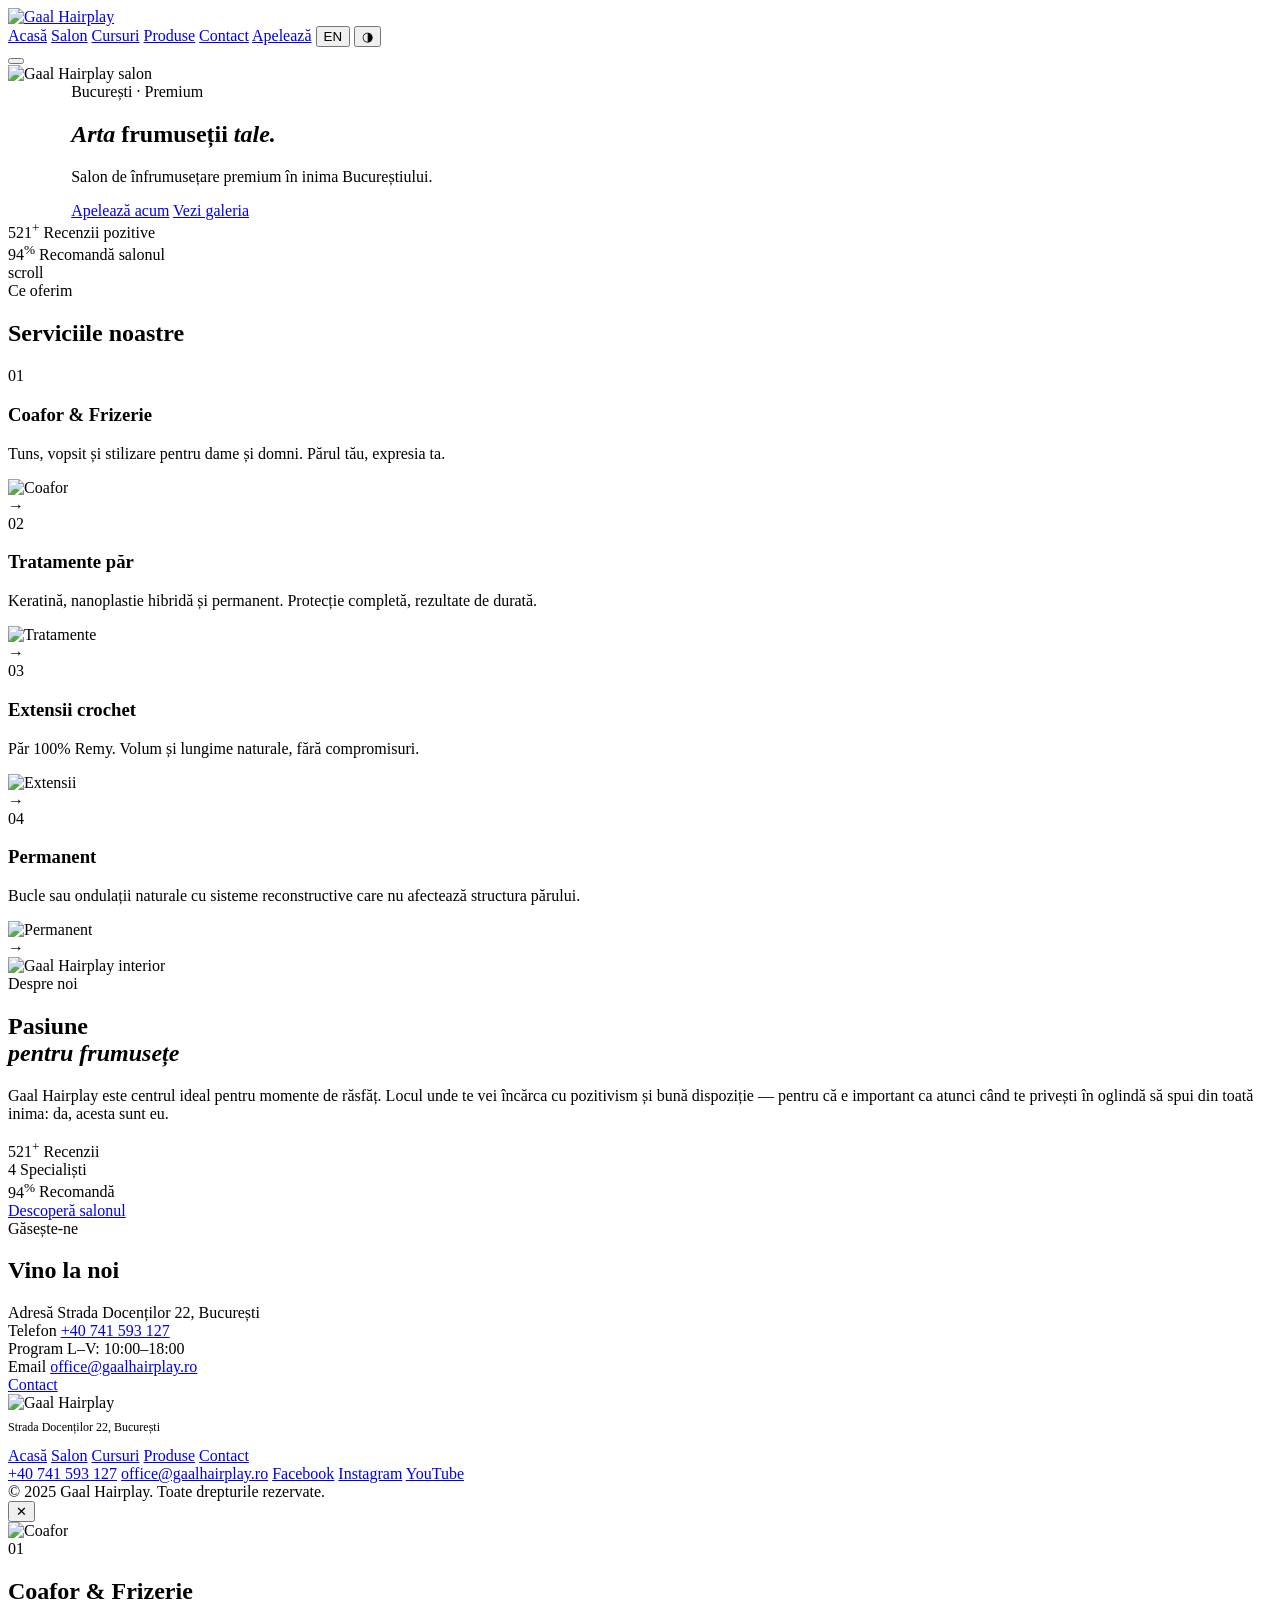
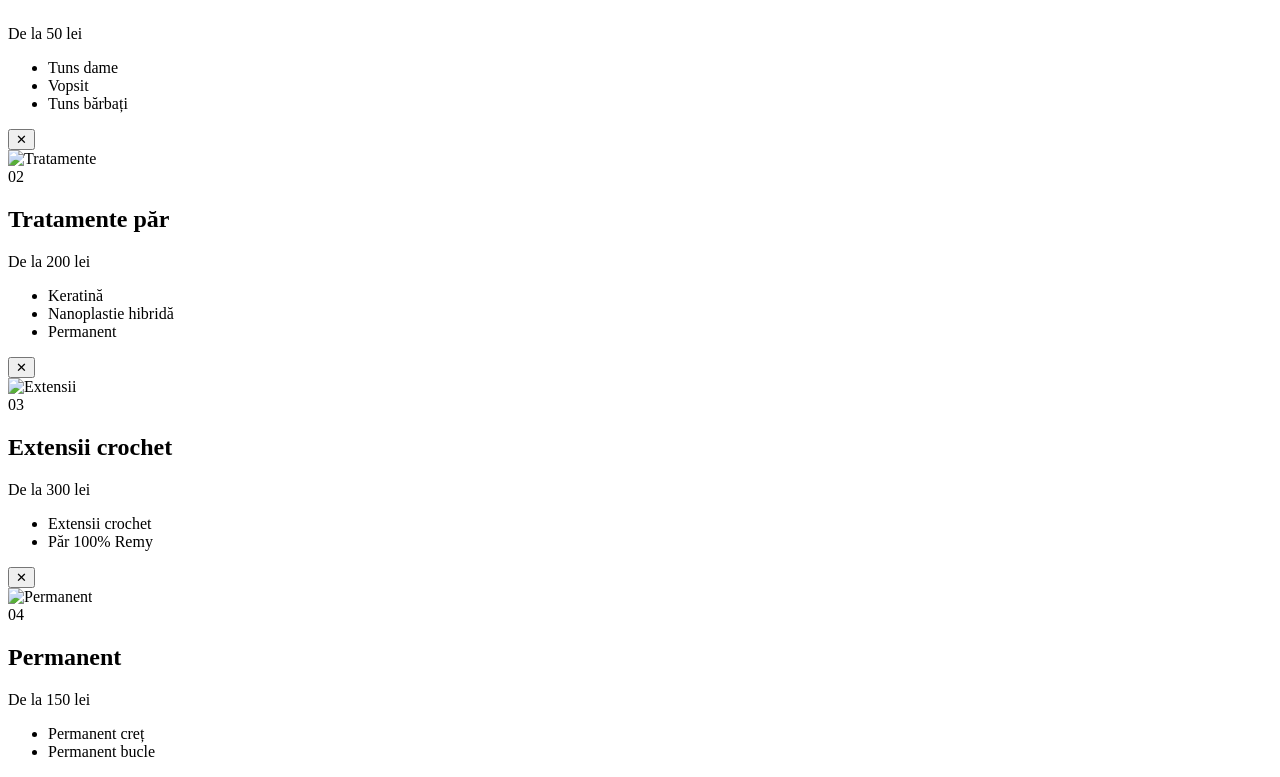
==== index.html @ a79ad4d0 "Add files via upload" ====
<!DOCTYPE html>
<html lang="ro" data-theme="light">
<head>
  <meta charset="UTF-8" />
  <meta name="viewport" content="width=device-width, initial-scale=1.0" />
  <title>Gaal Hairplay — Salon de înfrumusețare București</title>
  <meta name="description" content="Gaal Hairplay — salon de înfrumusețare premium în inima Bucureștiului. Coafor, tratamente păr, extensii, permanent.">
  <link rel="preconnect" href="https://fonts.googleapis.com">
  <link rel="preconnect" href="https://fonts.gstatic.com" crossorigin>
  <link href="https://fonts.googleapis.com/css2?family=Cormorant+Garamond:ital,wght@0,300;0,400;0,600;1,300;1,400;1,600&family=Jost:wght@200;300;400;500&display=swap" rel="stylesheet">
  <link rel="stylesheet" href="static/css/main.css">
  <link rel="icon" type="image/png" href="static/img/logo_pure.png">
</head>
<body>

  <div id="bg" aria-hidden="true"></div>

  <!-- ══ NAV ══════════════════════════════════ -->
  <header class="nav" id="navbar">
    <div class="nav-inner">
      <a href="index.html" class="nav-logo">
        <img src="static/img/logo.png" id="logo" alt="Gaal Hairplay">
      </a>
      <nav class="nav-links" id="navLinks">
        <a href="index.html" class="active" data-ro="Acasă" data-en="Home">Acasă</a>
        <a href="salon.html" data-ro="Salon" data-en="Salon">Salon</a>
        <a href="cursuri.html" data-ro="Cursuri" data-en="Courses">Cursuri</a>
        <a href="https://gaalgabriela.ro" target="_blank" data-ro="Produse" data-en="Products">Produse</a>
        <a href="contact.html" data-ro="Contact" data-en="Contact">Contact</a>
        <a href="contact.html" class="nav-book" data-ro="Apelează" data-en="Call us">Apelează</a>
        <button class="nav-lang" id="langToggle">EN</button>
        <button class="theme-toggle" id="themeToggle">◑</button>
      </nav>
      <button class="nav-burger" id="burger" aria-label="menu">
        <span></span><span></span><span></span>
      </button>
    </div>
  </header>

  <main>

    <!-- ══ HERO ══════════════════════════════ -->
    <section class="hero">
      <div class="hero-img-wrap">
        <img src="static/img/hero.png" alt="Gaal Hairplay salon" class="hero-img" id="heroImg">
        <div class="hero-img-overlay"></div>
      </div>

      <div class="hero-content" style="margin-left:5%;">
        <div class="hero-eyebrow">
          <span class="line"></span>
          <span data-ro="București · Premium" data-en="Bucharest · Premium">București · Premium</span>
        </div>
        <h1 class="hero-h">
          <span class="reveal-wrap"><em class="reveal-inner" data-ro="Arta" data-en="The art">Arta</em></span>
          <span class="reveal-wrap"><span class="reveal-inner hero-h-plain" data-ro="frumuseții" data-en="of your" style="font-weight:bold;color:var(--gold-lt)">frumuseții</span></span>
          <span class="reveal-wrap"><em class="reveal-inner" data-ro="tale." data-en="beauty.">tale.</em></span>
        </h1>
        <p class="hero-sub reveal-wrap">
          <span class="reveal-inner" data-ro="Salon de înfrumusețare premium în inima Bucureștiului." data-en="Premium beauty salon in the heart of Bucharest.">Salon de înfrumusețare premium în inima Bucureștiului.</span>
        </p>
        <div class="hero-actions reveal-wrap">
          <span class="reveal-inner">
            <a href="contact.html" class="btn-gold" data-ro="Apelează acum" data-en="Call us now">Apelează acum</a>
            <a class="btn-outline" id="heroGallery" data-ro="Vezi galeria" data-en="View gallery" href="salon.html">Vezi galeria</a>
          </span>
        </div>
      </div>

      <div class="hero-stat" style="margin-right:5%;">
        <div class="hero-stat-item">
          <span class="hero-stat-num">521<sup>+</sup></span>
          <span class="hero-stat-label" data-ro="Recenzii pozitive" data-en="Positive reviews">Recenzii pozitive</span>
        </div>
        <div class="hero-stat-sep"></div>
        <div class="hero-stat-item">
          <span class="hero-stat-num">94<sup>%</sup></span>
          <span class="hero-stat-label" data-ro="Recomandă salonul" data-en="Recommend us">Recomandă salonul</span>
        </div>
      </div>

      <div class="hero-scroll-hint">
        <div class="scroll-line"></div>
        <span>scroll</span>
      </div>
    </section>

    <!-- ══ SERVICES ══════════════════════════ -->
    <section class="section" id="services">
      <div class="section-inner">

        <div class="services-header fade-up">
          <span class="label" data-ro="Ce oferim" data-en="What we offer">Ce oferim</span>
          <h2 data-ro="Serviciile noastre" data-en="Our Services">Serviciile noastre</h2>
        </div>

        <div class="services-list">

          <div class="svc-item fade-up" data-open="svcModal1">
            <div class="svc-item-left">
              <span class="svc-num">01</span>
              <div class="svc-item-text">
                <h3 data-ro="Coafor & Frizerie" data-en="Hair & Barbershop">Coafor & Frizerie</h3>
                <p data-ro="Tuns, vopsit și stilizare pentru dame și domni. Părul tău, expresia ta." data-en="Cut, color and styling for women and men. Your hair, your expression.">Tuns, vopsit și stilizare pentru dame și domni. Părul tău, expresia ta.</p>
              </div>
            </div>
            <div class="svc-item-img">
              <img src="static/img/stock-coafor.jpg" alt="Coafor">
            </div>
            <div class="svc-item-arrow">→</div>
          </div>

          <div class="svc-item fade-up" data-open="svcModal2">
            <div class="svc-item-left">
              <span class="svc-num">02</span>
              <div class="svc-item-text">
                <h3 data-ro="Tratamente păr" data-en="Hair Treatments">Tratamente păr</h3>
                <p data-ro="Keratină, nanoplastie hibridă și permanent. Protecție completă, rezultate de durată." data-en="Keratin, hybrid nanoplasty and perm. Complete protection, lasting results.">Keratină, nanoplastie hibridă și permanent. Protecție completă, rezultate de durată.</p>
              </div>
            </div>
            <div class="svc-item-img">
              <img src="static/img/stock-tratamente.jpg" alt="Tratamente">
            </div>
            <div class="svc-item-arrow">→</div>
          </div>

          <div class="svc-item fade-up" data-open="svcModal3">
            <div class="svc-item-left">
              <span class="svc-num">03</span>
              <div class="svc-item-text">
                <h3 data-ro="Extensii crochet" data-en="Crochet Extensions">Extensii crochet</h3>
                <p data-ro="Păr 100% Remy. Volum și lungime naturale, fără compromisuri." data-en="100% Remy hair. Natural volume and length, no compromises.">Păr 100% Remy. Volum și lungime naturale, fără compromisuri.</p>
              </div>
            </div>
            <div class="svc-item-img">
              <img src="static/img/stock-extensii.jpg" alt="Extensii">
            </div>
            <div class="svc-item-arrow">→</div>
          </div>

          <div class="svc-item fade-up" data-open="svcModal4">
            <div class="svc-item-left">
              <span class="svc-num">04</span>
              <div class="svc-item-text">
                <h3 data-ro="Permanent" data-en="Perm">Permanent</h3>
                <p data-ro="Bucle sau ondulații naturale cu sisteme reconstructive care nu afectează structura părului." data-en="Natural curls or waves with reconstructive systems that don't affect hair structure.">Bucle sau ondulații naturale cu sisteme reconstructive care nu afectează structura părului.</p>
              </div>
            </div>
            <div class="svc-item-img">
              <img src="static/img/stock-permanent.jpg" alt="Permanent">
            </div>
            <div class="svc-item-arrow">→</div>
          </div>

        </div>
      </div>
    </section>

    <!-- ══ ABOUT ══════════════════════════════ -->
    <section class="section section--about">
      <div class="about-grid">

        <div class="about-img-col">
          <div class="about-img-main curtain-wrap fade-up">
            <div class="curtain"></div>
            <img src="static/img/salon-1.jpg" alt="Gaal Hairplay interior">
          </div>
        </div>

        <div class="about-text-col">
          <span class="label fade-up" data-ro="Despre noi" data-en="About us">Despre noi</span>
          <h2 class="about-h fade-up">
            <span data-ro="Pasiune" data-en="A passion">Pasiune</span><br>
            <em data-ro="pentru frumusețe" data-en="for beauty">pentru frumusețe</em>
          </h2>
          <div class="gold-bar fade-up"></div>
          <p class="fade-up" data-ro="Gaal Hairplay este centrul ideal pentru momente de răsfăț. Locul unde te vei încărca cu pozitivism și bună dispoziție — pentru că e important ca atunci când te privești în oglindă să spui din toată inima: da, acesta sunt eu." data-en="Gaal Hairplay is the ideal center for moments of pampering. The place where you recharge with positivity — because when you look in the mirror, you should wholeheartedly say: yes, this is me.">Gaal Hairplay este centrul ideal pentru momente de răsfăț. Locul unde te vei încărca cu pozitivism și bună dispoziție — pentru că e important ca atunci când te privești în oglindă să spui din toată inima: da, acesta sunt eu.</p>
          <div class="about-stats fade-up">
            <div class="about-stat">
              <span class="about-stat-n">521<sup>+</sup></span>
              <span class="about-stat-l" data-ro="Recenzii" data-en="Reviews">Recenzii</span>
            </div>
            <div class="about-stat">
              <span class="about-stat-n">4</span>
              <span class="about-stat-l" data-ro="Specialiști" data-en="Specialists">Specialiști</span>
            </div>
            <div class="about-stat">
              <span class="about-stat-n">94<sup>%</sup></span>
              <span class="about-stat-l" data-ro="Recomandă" data-en="Recommend">Recomandă</span>
            </div>
          </div>
          <a href="salon.html" class="btn-outline fade-up" data-ro="Descoperă salonul" data-en="Discover the salon">Descoperă salonul</a>
        </div>

      </div>
    </section>

    <!-- ══ CONTACT TEASER ══════════════════════ -->
    <section class="section section--contact-teaser">
      <div class="section-inner">
        <div class="ct-inner fade-up">
          <div class="ct-text">
            <span class="label" data-ro="Găsește-ne" data-en="Find us">Găsește-ne</span>
            <h2 data-ro="Vino la noi" data-en="Come visit us">Vino la noi</h2>
            <div class="gold-bar"></div>
          </div>
          <div class="ct-details">
            <div class="ct-row">
              <span class="ct-label" data-ro="Adresă" data-en="Address">Adresă</span>
              <span class="ct-val">Strada Docenților 22, București</span>
            </div>
            <div class="ct-row">
              <span class="ct-label" data-ro="Telefon" data-en="Phone">Telefon</span>
              <a class="ct-val" href="tel:+40741593127">+40 741 593 127</a>
            </div>
            <div class="ct-row">
              <span class="ct-label" data-ro="Program" data-en="Hours">Program</span>
              <span class="ct-val" data-ro="L–V: 10:00–18:00" data-en="Mon–Fri: 10:00–18:00">L–V: 10:00–18:00</span>
            </div>
            <div class="ct-row">
              <span class="ct-label">Email</span>
              <a class="ct-val" href="mailto:office@gaalhairplay.ro">office@gaalhairplay.ro</a>
            </div>
          </div>
          <a href="contact.html" class="btn-gold" data-ro="Contact" data-en="Contact">Contact</a>
        </div>
      </div>
    </section>

  </main>

  <!-- ══ FOOTER ════════════════════════════════ -->
  <footer class="footer">
    <div class="footer-inner">
      <div class="footer-brand">
        <img src="static/img/logo.png" id="logo-footer" alt="Gaal Hairplay" style="height:20%;width:auto;object-fit:contain;">
        <p style="font-size:.75rem; color:var(--dim); margin-top:.5rem;">Strada Docenților 22, București</p>
      </div>
      <div class="footer-links">
        <a href="index.html" data-ro="Acasă" data-en="Home">Acasă</a>
        <a href="salon.html" data-ro="Salon" data-en="Salon">Salon</a>
        <a href="cursuri.html" data-ro="Cursuri" data-en="Courses">Cursuri</a>
        <a href="https://gaalgabriela.ro" target="_blank" data-ro="Produse" data-en="Products">Produse</a>
        <a href="contact.html" data-ro="Contact" data-en="Contact">Contact</a>
      </div>
      <div class="footer-contact">
        <a href="tel:+40741593127">+40 741 593 127</a>
        <a href="mailto:office@gaalhairplay.ro">office@gaalhairplay.ro</a>
        <a href="https://www.facebook.com/gaalhair/" target="_blank">Facebook</a>
        <a href="https://www.instagram.com/beauty_designers_gaalhairplay/" target="_blank">Instagram</a>
        <a href="https://www.youtube.com/@gaal_hairplay" target="_blank">YouTube</a>
      </div>
    </div>
    <div class="footer-copy">
      <span data-ro="© 2025 Gaal Hairplay. Toate drepturile rezervate." data-en="© 2025 Gaal Hairplay. All rights reserved.">© 2025 Gaal Hairplay. Toate drepturile rezervate.</span>
    </div>
  </footer>

  <!-- ══ SERVICE MODALS ═══════════════════════ -->
  <div class="modal-backdrop" id="svcModal1">
    <div class="modal-box">
      <button class="modal-close" onclick="closeModal('svcModal1')">✕</button>
      <div class="svc-modal-img"><img src="static/img/stock-coafor.jpg" alt="Coafor"></div>
      <span class="modal-label">01</span>
      <h2 class="modal-title" data-ro="Coafor & Frizerie" data-en="Hair & Barbershop">Coafor & Frizerie</h2>
      <div class="price-tag" data-ro="De la 50 lei" data-en="From 50 lei">De la 50 lei</div>
      <ul class="svc-modal-list">
        <li data-ro="Tuns dame" data-en="Women's cut">Tuns dame</li>
        <li data-ro="Vopsit" data-en="Color">Vopsit</li>
        <li data-ro="Tuns bărbați" data-en="Men's cut">Tuns bărbați</li>
      </ul>
    </div>
  </div>

  <div class="modal-backdrop" id="svcModal2">
    <div class="modal-box">
      <button class="modal-close" onclick="closeModal('svcModal2')">✕</button>
      <div class="svc-modal-img"><img src="static/img/stock-tratamente.jpg" alt="Tratamente"></div>
      <span class="modal-label">02</span>
      <h2 class="modal-title" data-ro="Tratamente păr" data-en="Hair Treatments">Tratamente păr</h2>
      <div class="price-tag" data-ro="De la 200 lei" data-en="From 200 lei">De la 200 lei</div>
      <ul class="svc-modal-list">
        <li data-ro="Keratină" data-en="Keratin">Keratină</li>
        <li data-ro="Nanoplastie hibridă" data-en="Hybrid Nanoplasty">Nanoplastie hibridă</li>
        <li data-ro="Permanent" data-en="Perm">Permanent</li>
      </ul>
    </div>
  </div>

  <div class="modal-backdrop" id="svcModal3">
    <div class="modal-box">
      <button class="modal-close" onclick="closeModal('svcModal3')">✕</button>
      <div class="svc-modal-img"><img src="static/img/stock-extensii.jpg" alt="Extensii"></div>
      <span class="modal-label">03</span>
      <h2 class="modal-title" data-ro="Extensii crochet" data-en="Crochet Extensions">Extensii crochet</h2>
      <div class="price-tag" data-ro="De la 300 lei" data-en="From 300 lei">De la 300 lei</div>
      <ul class="svc-modal-list">
        <li data-ro="Extensii crochet" data-en="Crochet extensions">Extensii crochet</li>
        <li data-ro="Păr 100% Remy" data-en="100% Remy hair">Păr 100% Remy</li>
      </ul>
    </div>
  </div>

  <div class="modal-backdrop" id="svcModal4">
    <div class="modal-box">
      <button class="modal-close" onclick="closeModal('svcModal4')">✕</button>
      <div class="svc-modal-img"><img src="static/img/stock-permanent.jpg" alt="Permanent"></div>
      <span class="modal-label">04</span>
      <h2 class="modal-title" data-ro="Permanent" data-en="Perm">Permanent</h2>
      <div class="price-tag" data-ro="De la 150 lei" data-en="From 150 lei">De la 150 lei</div>
      <ul class="svc-modal-list">
        <li data-ro="Permanent creț" data-en="Curly perm">Permanent creț</li>
        <li data-ro="Permanent bucle" data-en="Wave perm">Permanent bucle</li>
      </ul>
    </div>
  </div>

  <div id="page-bar"></div>

  <script src="static/js/bg.js" defer></script>
  <script src="static/js/main.js" defer></script>
</body>
</html>
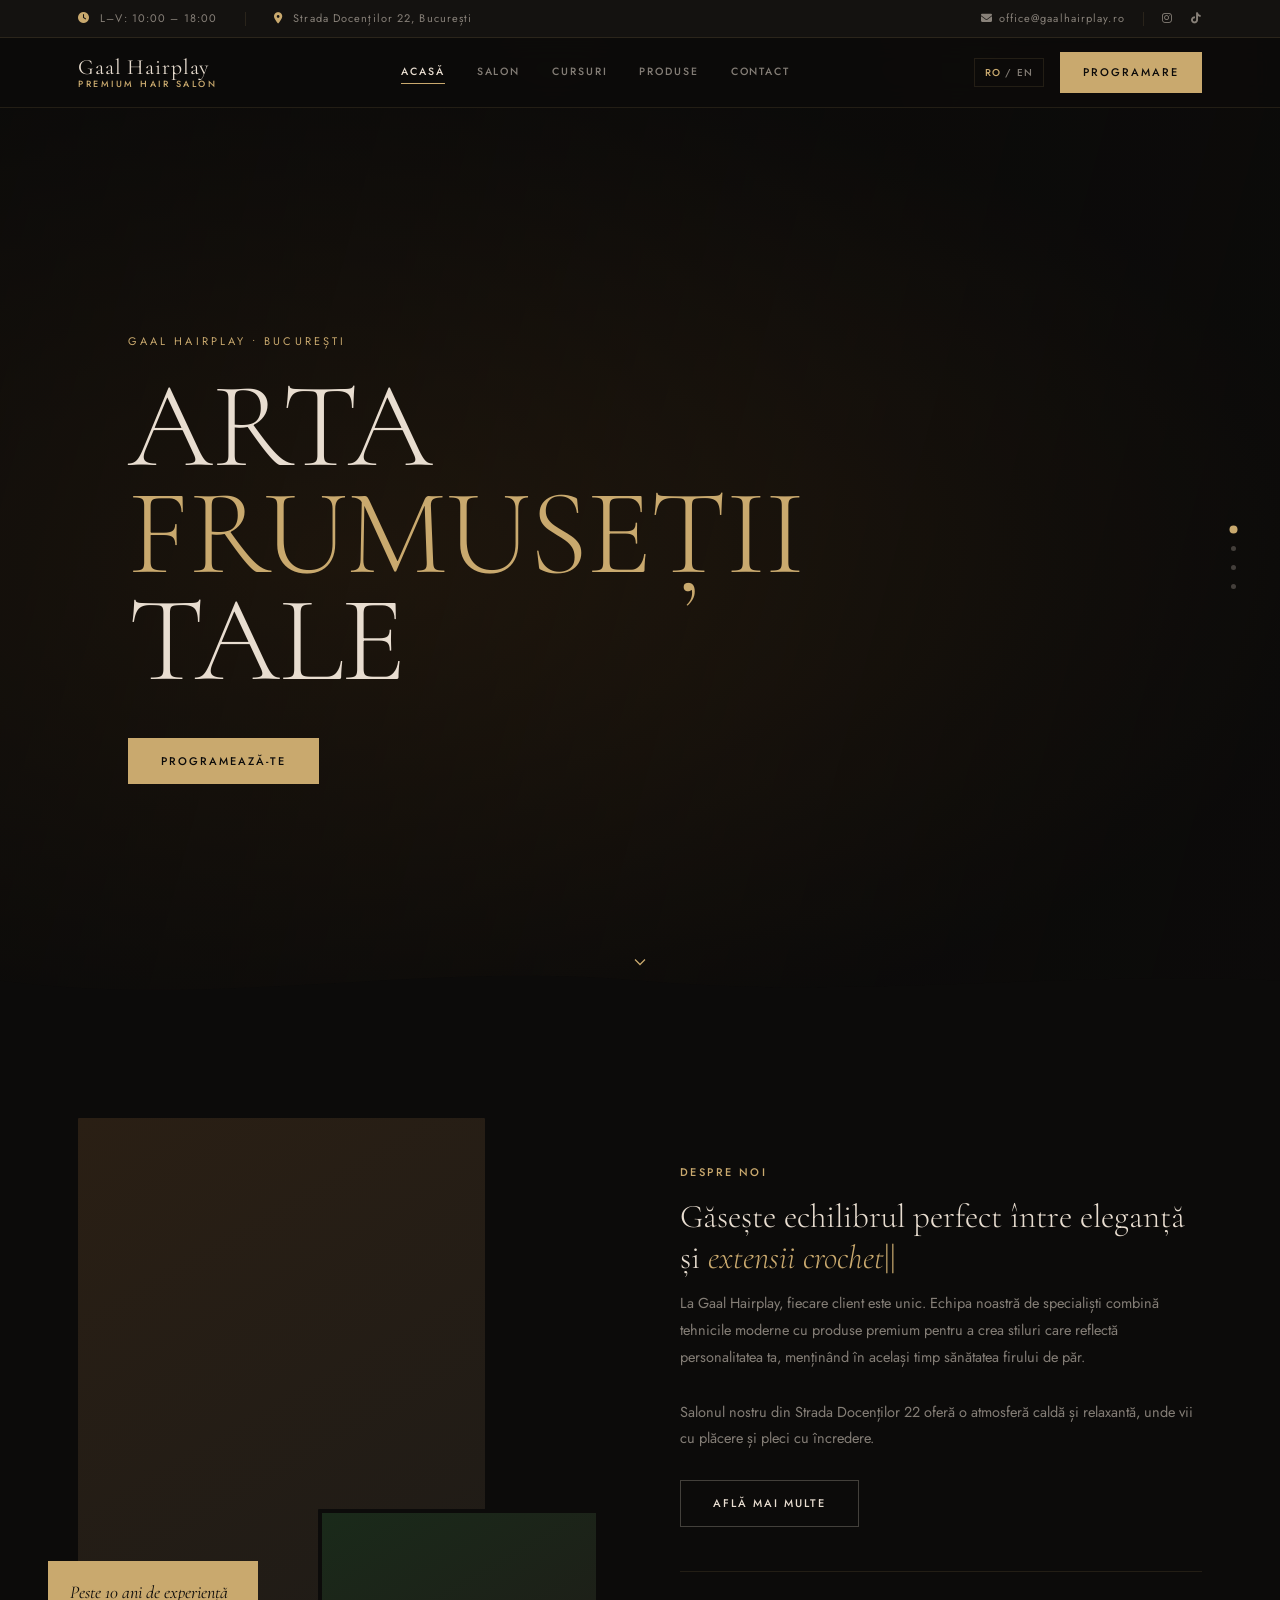
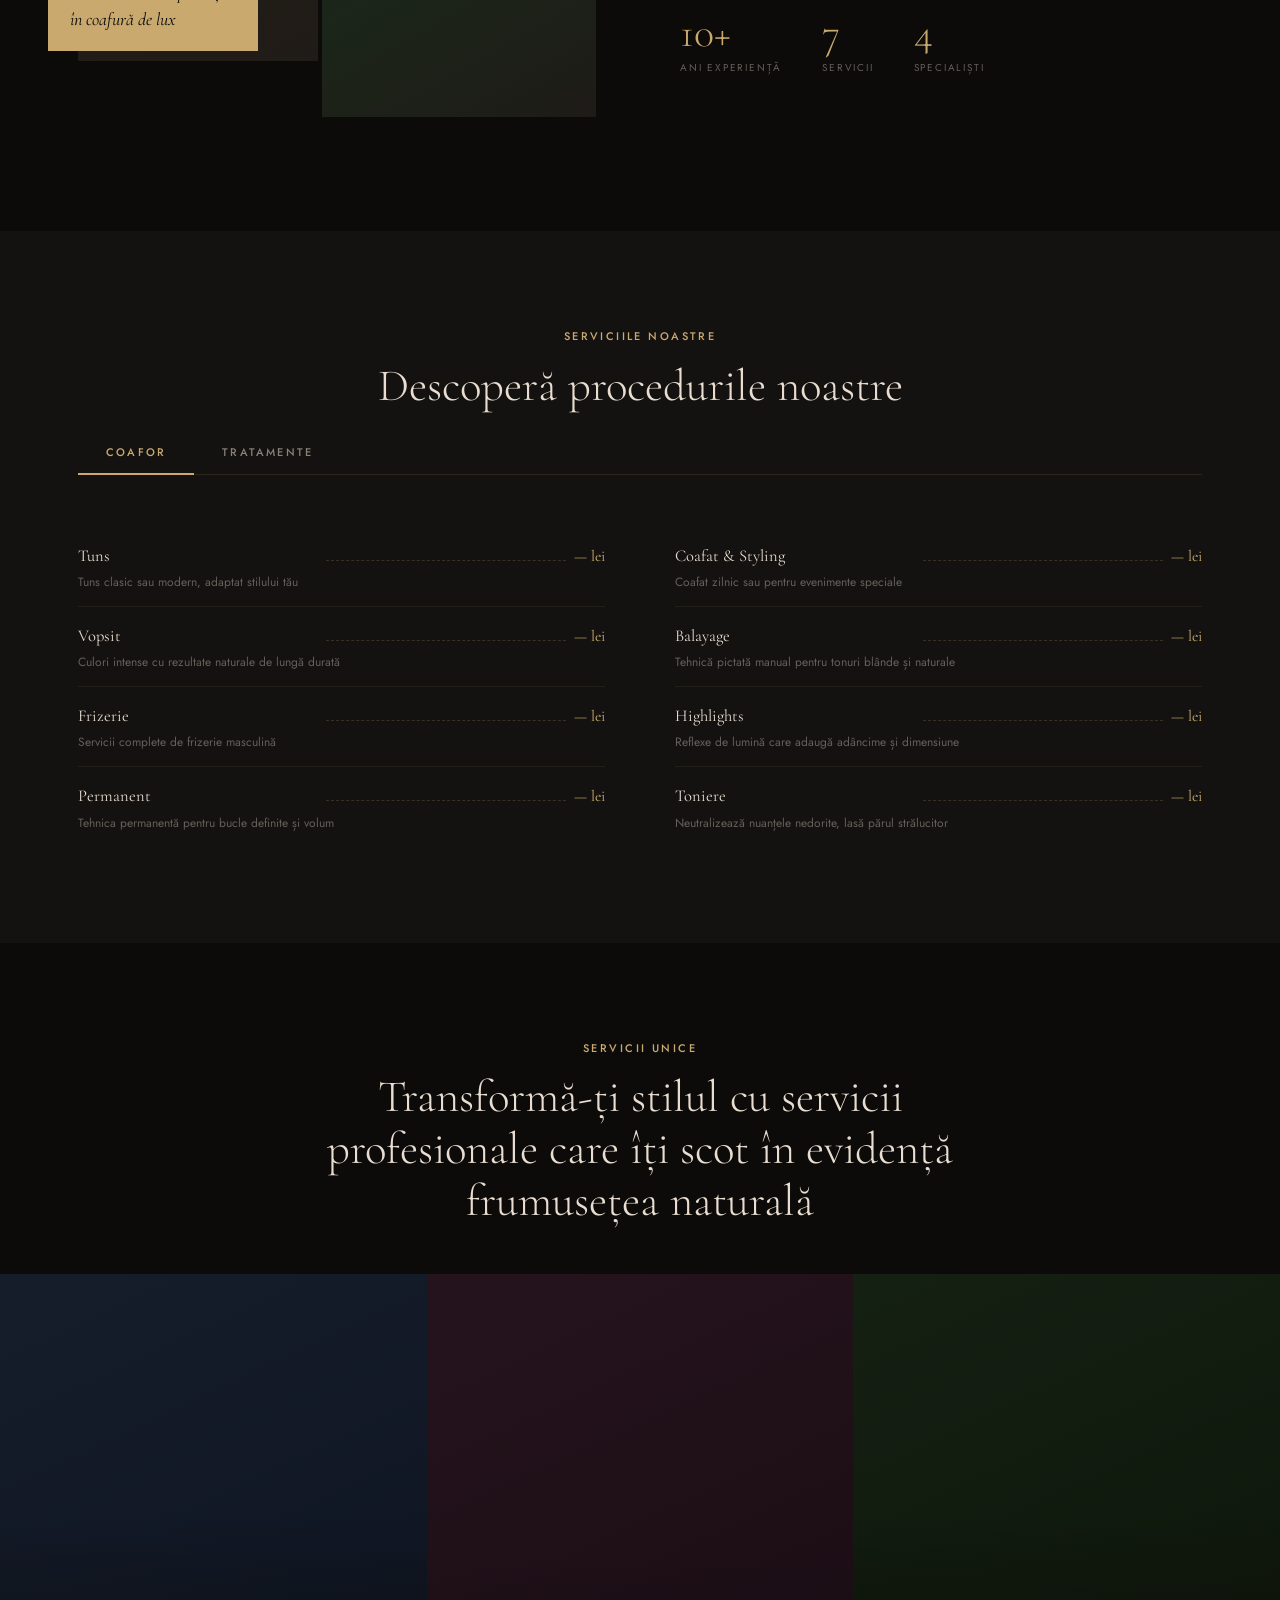
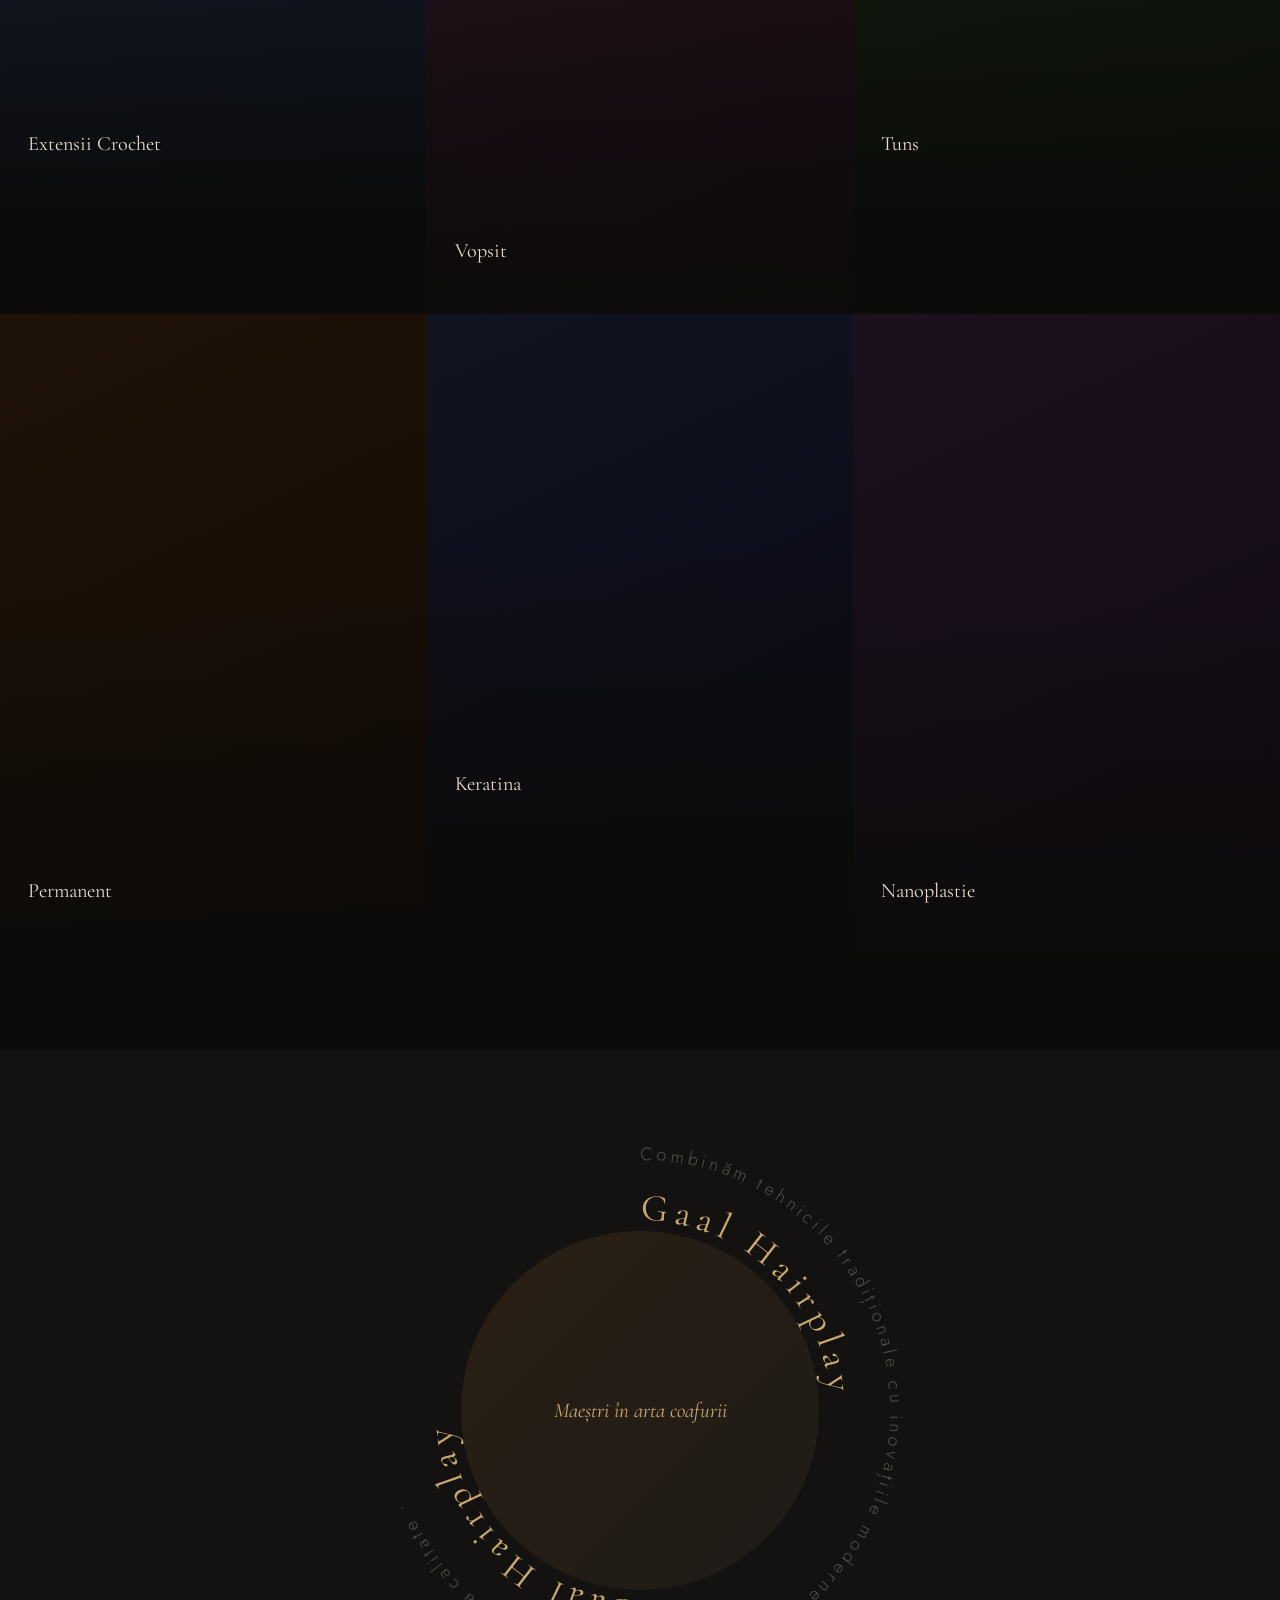
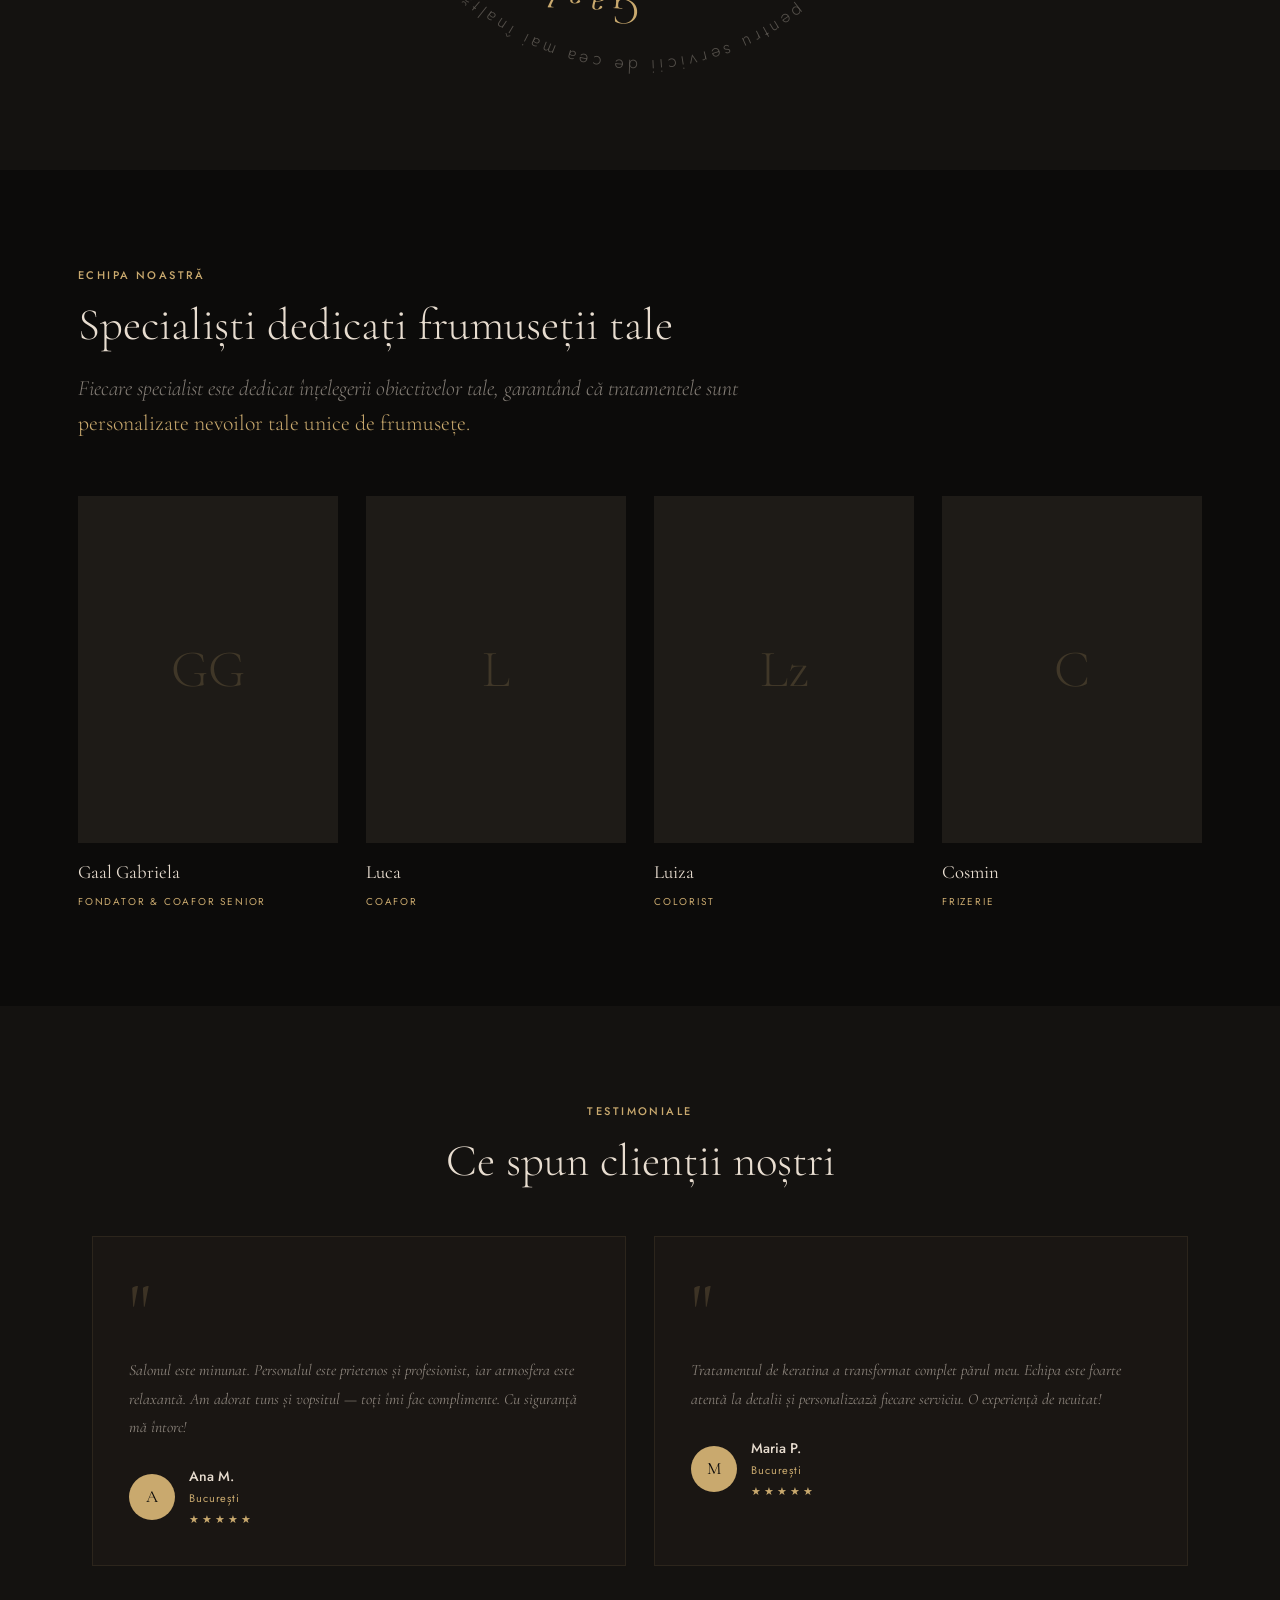
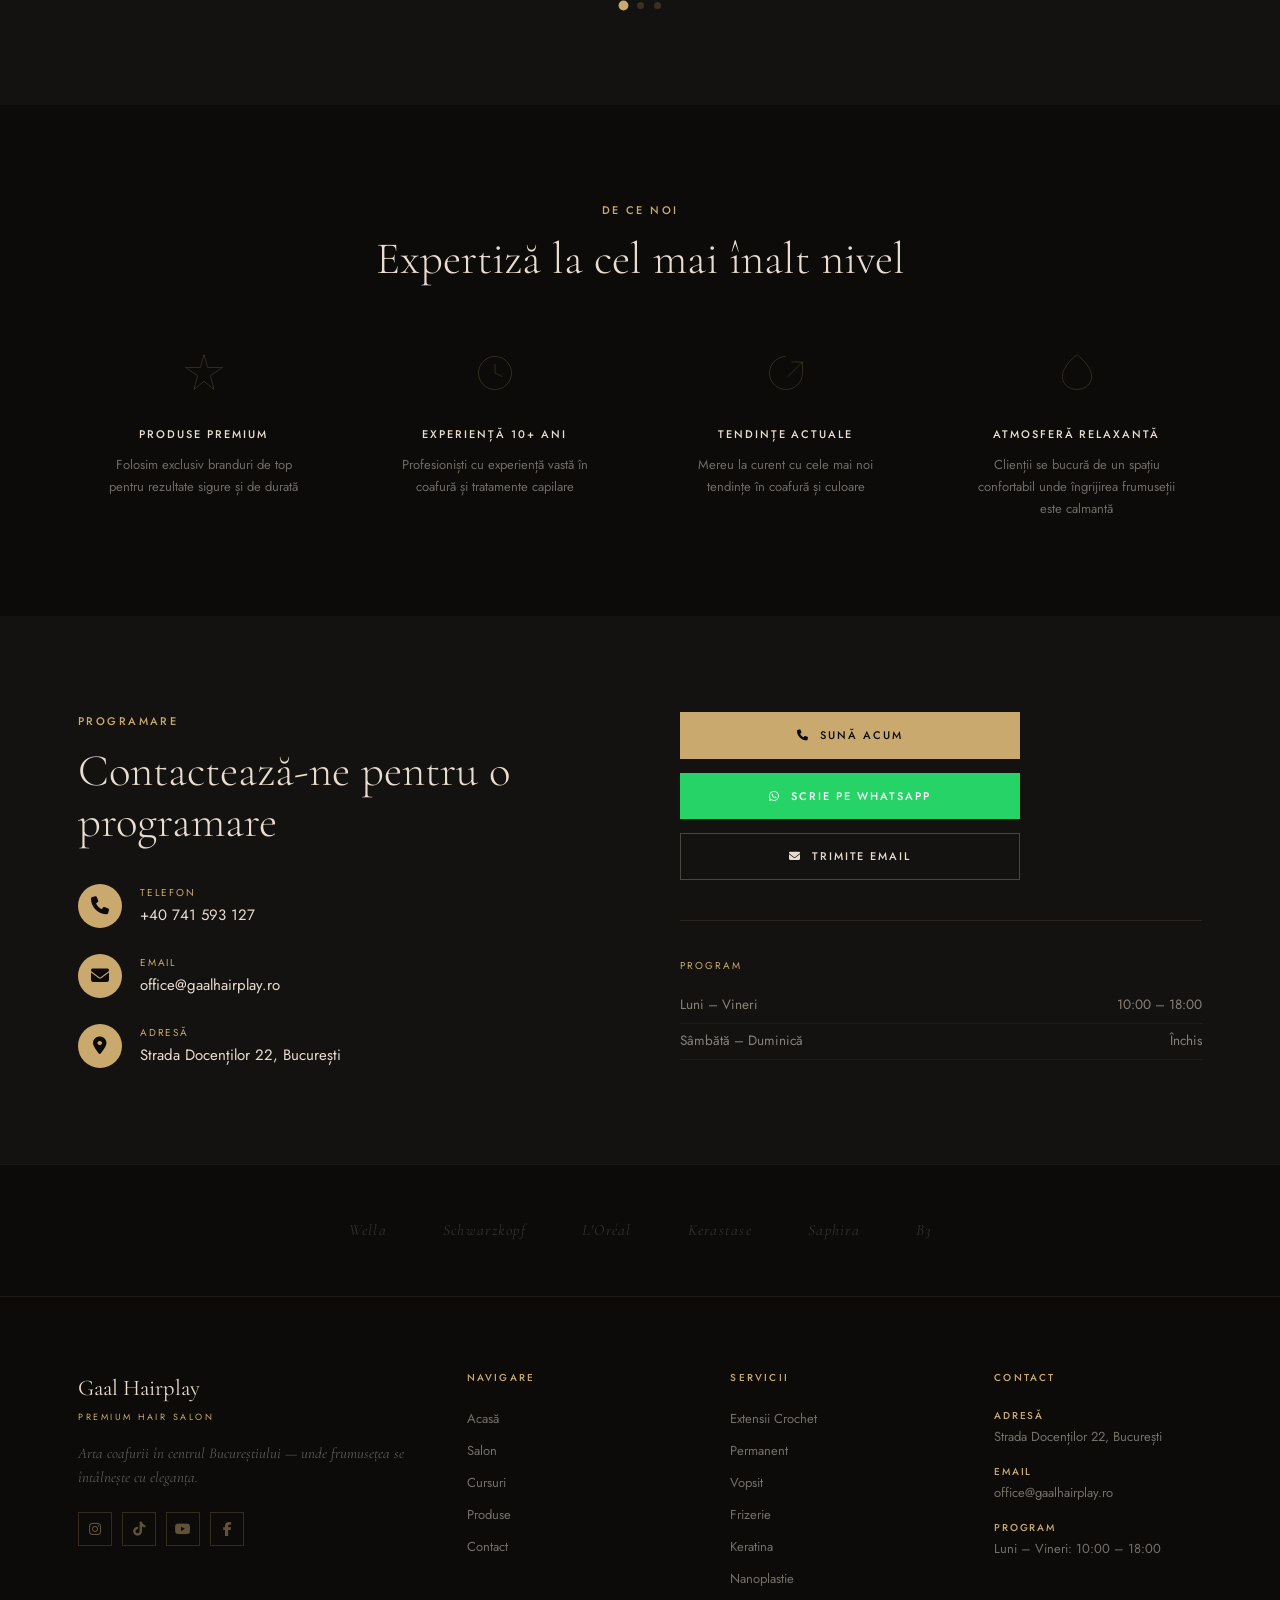
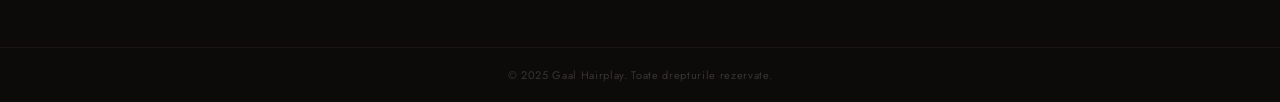
==== commit 647144ef: "Add files via upload" ====
--- a/index.html
+++ b/index.html
@@ -1,323 +1,760 @@
 <!DOCTYPE html>
-<html lang="ro" data-theme="light">
+<html lang="ro">
 <head>
-  <meta charset="UTF-8" />
-  <meta name="viewport" content="width=device-width, initial-scale=1.0" />
-  <title>Gaal Hairplay — Salon de înfrumusețare București</title>
-  <meta name="description" content="Gaal Hairplay — salon de înfrumusețare premium în inima Bucureștiului. Coafor, tratamente păr, extensii, permanent.">
-  <link rel="preconnect" href="https://fonts.googleapis.com">
-  <link rel="preconnect" href="https://fonts.gstatic.com" crossorigin>
-  <link href="https://fonts.googleapis.com/css2?family=Cormorant+Garamond:ital,wght@0,300;0,400;0,600;1,300;1,400;1,600&family=Jost:wght@200;300;400;500&display=swap" rel="stylesheet">
-  <link rel="stylesheet" href="static/css/main.css">
-  <link rel="icon" type="image/png" href="static/img/logo_pure.png">
+  <meta charset="UTF-8">
+  <meta name="viewport" content="width=device-width, initial-scale=1.0">
+  <title>Gaal Hairplay — Salon Premium București</title>
+  <meta name="description" content="Salon de coafură premium în București. Extensii crochet, permanent, vopsit, frizerie, keratina, nanoplastie.">
+  <link rel="stylesheet" href="css/main.css">
+  <link rel="stylesheet" href="https://cdnjs.cloudflare.com/ajax/libs/font-awesome/6.5.0/css/all.min.css">
 </head>
 <body>
 
-  <div id="bg" aria-hidden="true"></div>
-
-  <!-- ══ NAV ══════════════════════════════════ -->
-  <header class="nav" id="navbar">
-    <div class="nav-inner">
-      <a href="index.html" class="nav-logo">
-        <img src="static/img/logo.png" id="logo" alt="Gaal Hairplay">
-      </a>
-      <nav class="nav-links" id="navLinks">
-        <a href="index.html" class="active" data-ro="Acasă" data-en="Home">Acasă</a>
-        <a href="salon.html" data-ro="Salon" data-en="Salon">Salon</a>
-        <a href="cursuri.html" data-ro="Cursuri" data-en="Courses">Cursuri</a>
-        <a href="https://gaalgabriela.ro" target="_blank" data-ro="Produse" data-en="Products">Produse</a>
-        <a href="contact.html" data-ro="Contact" data-en="Contact">Contact</a>
-        <a href="contact.html" class="nav-book" data-ro="Apelează" data-en="Call us">Apelează</a>
-        <button class="nav-lang" id="langToggle">EN</button>
-        <button class="theme-toggle" id="themeToggle">◑</button>
-      </nav>
-      <button class="nav-burger" id="burger" aria-label="menu">
+<!-- TOPBAR -->
+<div class="topbar">
+  <div class="container">
+    <div class="topbar-left">
+      <span><i class="fas fa-clock" style="color:var(--gold);margin-right:6px"></i>
+        <span data-ro="L–V: 10:00 – 18:00" data-en="Mon–Fri: 10:00 – 18:00">L–V: 10:00 – 18:00</span>
+      </span>
+      <span class="topbar-sep"></span>
+      <span><i class="fas fa-map-marker-alt" style="color:var(--gold);margin-right:6px"></i>
+        Strada Docenților 22, București
+      </span>
+    </div>
+    <div class="topbar-right">
+      <a href="mailto:office@gaalhairplay.ro"><i class="fas fa-envelope" style="margin-right:5px"></i>office@gaalhairplay.ro</a>
+      <span class="topbar-sep"></span>
+      <a href="https://www.instagram.com/beauty_designers_gaalhairplay" target="_blank"><i class="fab fa-instagram"></i></a>
+      <a href="https://www.tiktok.com/@gaalhairplaysalon" target="_blank"><i class="fab fa-tiktok"></i></a>
+    </div>
+  </div>
+</div>
+
+<!-- NAVBAR -->
+<nav id="navbar">
+  <div class="container nav-inner">
+    <a href="index.html" class="nav-logo">
+      <span class="logo-main">Gaal Hairplay</span>
+      <span class="logo-sub">Premium Hair Salon</span>
+    </a>
+    <div class="nav-links">
+      <a href="index.html" class="active" data-ro="Acasă" data-en="Home">Acasă</a>
+      <a href="salon.html" data-ro="Salon" data-en="Salon">Salon</a>
+      <a href="cursuri.html" data-ro="Cursuri" data-en="Courses">Cursuri</a>
+      <a href="produse.html" data-ro="Produse" data-en="Products">Produse</a>
+      <a href="contact.html" data-ro="Contact" data-en="Contact">Contact</a>
+    </div>
+    <div class="nav-right">
+      <span class="lang-toggle" title="Schimbă limba">
+        <span class="lang-ro active">RO</span> / <span class="lang-en">EN</span>
+      </span>
+      <a href="contact.html" class="btn btn-gold nav-cta" data-ro="Programare" data-en="Book Now">Programare</a>
+      <div class="burger" aria-label="Meniu">
         <span></span><span></span><span></span>
-      </button>
-    </div>
-  </header>
-
-  <main>
-
-    <!-- ══ HERO ══════════════════════════════ -->
-    <section class="hero">
-      <div class="hero-img-wrap">
-        <img src="static/img/hero.png" alt="Gaal Hairplay salon" class="hero-img" id="heroImg">
-        <div class="hero-img-overlay"></div>
-      </div>
-
-      <div class="hero-content" style="margin-left:5%;">
-        <div class="hero-eyebrow">
-          <span class="line"></span>
-          <span data-ro="București · Premium" data-en="Bucharest · Premium">București · Premium</span>
-        </div>
-        <h1 class="hero-h">
-          <span class="reveal-wrap"><em class="reveal-inner" data-ro="Arta" data-en="The art">Arta</em></span>
-          <span class="reveal-wrap"><span class="reveal-inner hero-h-plain" data-ro="frumuseții" data-en="of your" style="font-weight:bold;color:var(--gold-lt)">frumuseții</span></span>
-          <span class="reveal-wrap"><em class="reveal-inner" data-ro="tale." data-en="beauty.">tale.</em></span>
-        </h1>
-        <p class="hero-sub reveal-wrap">
-          <span class="reveal-inner" data-ro="Salon de înfrumusețare premium în inima Bucureștiului." data-en="Premium beauty salon in the heart of Bucharest.">Salon de înfrumusețare premium în inima Bucureștiului.</span>
+      </div>
+    </div>
+  </div>
+</nav>
+
+<!-- MOBILE NAV -->
+<div class="mobile-nav">
+  <a href="index.html" data-ro="Acasă" data-en="Home">Acasă</a>
+  <a href="salon.html" data-ro="Salon" data-en="Salon">Salon</a>
+  <a href="cursuri.html" data-ro="Cursuri" data-en="Courses">Cursuri</a>
+  <a href="produse.html" data-ro="Produse" data-en="Products">Produse</a>
+  <a href="contact.html" data-ro="Contact" data-en="Contact">Contact</a>
+  <a href="contact.html" class="btn btn-gold" data-ro="Programare" data-en="Book Now">Programare</a>
+</div>
+
+<!-- HERO SLIDER -->
+<section id="hero">
+  <!-- Slide 1 — Brand identity -->
+  <div class="hero-slide">
+    <div class="slide-bg s1"></div>
+    <div class="slide-overlay"></div>
+    <div class="slide-content">
+      <span class="slide-label" data-ro="Gaal Hairplay • București" data-en="Gaal Hairplay • Bucharest">Gaal Hairplay • București</span>
+      <div class="slide-words">
+        <span class="slide-word" data-ro="Arta" data-en="The Art">Arta</span>
+        <span class="slide-word gold" data-ro="Frumuseții" data-en="of Your">Frumuseții</span>
+        <span class="slide-word" data-ro="Tale" data-en="Hair">Tale</span>
+      </div>
+      <div class="slide-cta">
+        <a href="contact.html" class="btn btn-gold" data-ro="Programează-te" data-en="Book Appointment">Programează-te</a>
+      </div>
+    </div>
+  </div>
+  <!-- Slide 2 — Vopsit / Balayage -->
+  <div class="hero-slide">
+    <div class="slide-bg s2"></div>
+    <div class="slide-overlay"></div>
+    <div class="slide-content">
+      <span class="slide-label" data-ro="Gaal Hairplay • Vopsit & Culoare" data-en="Gaal Hairplay • Colour">Gaal Hairplay • Vopsit & Culoare</span>
+      <div class="slide-words">
+        <span class="slide-word" data-ro="Culori" data-en="Colours">Culori</span>
+        <span class="slide-word gold" data-ro="Care" data-en="That">Care</span>
+        <span class="slide-word" data-ro="Vorbesc" data-en="Speak">Vorbesc</span>
+      </div>
+      <div class="slide-cta">
+        <a href="salon.html" class="btn btn-outline" data-ro="Descoperă Serviciile" data-en="Discover Services">Descoperă Serviciile</a>
+      </div>
+    </div>
+  </div>
+  <!-- Slide 3 — Keratina / Nanoplastie -->
+  <div class="hero-slide">
+    <div class="slide-bg s3"></div>
+    <div class="slide-overlay"></div>
+    <div class="slide-content">
+      <span class="slide-label" data-ro="Gaal Hairplay • Tratamente" data-en="Gaal Hairplay • Treatments">Gaal Hairplay • Tratamente</span>
+      <div class="slide-words">
+        <span class="slide-word" data-ro="Păr" data-en="Smooth">Păr</span>
+        <span class="slide-word gold" data-ro="Neted" data-en="Shining">Neted</span>
+        <span class="slide-word" data-ro="Strălucitor" data-en="Hair">Strălucitor</span>
+      </div>
+      <div class="slide-cta">
+        <a href="salon.html" class="btn btn-outline" data-ro="Keratina & Nanoplastie" data-en="Keratin & Nanoplasty">Keratina & Nanoplastie</a>
+      </div>
+    </div>
+  </div>
+  <!-- Slide 4 — Extensii / Permanent -->
+  <div class="hero-slide">
+    <div class="slide-bg s4"></div>
+    <div class="slide-overlay"></div>
+    <div class="slide-content">
+      <span class="slide-label" data-ro="Gaal Hairplay • Extensii & Permanent" data-en="Gaal Hairplay • Extensions & Perm">Gaal Hairplay • Extensii & Permanent</span>
+      <div class="slide-words">
+        <span class="slide-word" data-ro="Volum" data-en="Volume">Volum</span>
+        <span class="slide-word gold" data-ro="Lungime" data-en="Length">Lungime</span>
+        <span class="slide-word" data-ro="Naturalețe" data-en="Naturally">Naturalețe</span>
+      </div>
+      <div class="slide-cta">
+        <a href="salon.html" class="btn btn-outline" data-ro="Extensii & Permanent" data-en="Extensions & Perm">Extensii & Permanent</a>
+      </div>
+    </div>
+  </div>
+
+  <!-- Bullets -->
+  <div class="hero-bullets">
+    <div class="hero-bullet"></div>
+    <div class="hero-bullet"></div>
+    <div class="hero-bullet"></div>
+    <div class="hero-bullet"></div>
+  </div>
+
+  <!-- Scroll hint -->
+  <div class="hero-scroll">
+    <svg viewBox="0 0 24 24" stroke-width="1.5"><polyline points="6 9 12 15 18 9"/></svg>
+  </div>
+
+  <!-- Wave -->
+  <div class="hero-wave">
+    <svg viewBox="0 0 1440 54" preserveAspectRatio="none" xmlns="http://www.w3.org/2000/svg">
+      <path d="M0,22 C240,54 480,0 720,22 C960,44 1200,10 1440,22 L1440,54 L0,54 Z" fill="#0c0b0a"/>
+    </svg>
+  </div>
+</section>
+
+<!-- ABOUT -->
+<section id="about">
+  <div class="container">
+    <div class="about-grid">
+      <div class="about-images fade-up">
+        <div class="about-img-main"></div>
+        <div class="about-img-secondary"></div>
+        <div class="about-stamp" data-ro="Peste 10 ani de experiență în coafură de lux" data-en="Over 10 years of experience in luxury hairdressing">Peste 10 ani de experiență în coafură de lux</div>
+      </div>
+      <div class="about-content fade-up delay-2">
+        <span class="section-label" data-ro="Despre noi" data-en="About us">Despre noi</span>
+        <div class="about-typed-wrap">
+          <div class="about-typed-static">
+            <span data-ro="Găsește echilibrul perfect între eleganță și " data-en="Find the perfect balance between elegance and ">Găsește echilibrul perfect între eleganță și </span><span class="about-typed-word"
+              data-typed-ro='["extensii crochet","permanent","vopsit","keratina"]'
+              data-typed-en='["crochet extensions","perm","colouring","keratin"]'></span><span class="typed-cursor">|</span>
+          </div>
+        </div>
+        <p class="about-text" data-ro="La Gaal Hairplay, fiecare client este unic. Echipa noastră de specialiști combină tehnicile moderne cu produse premium pentru a crea stiluri care reflectă personalitatea ta, menținând în același timp sănătatea firului de păr." data-en="At Gaal Hairplay, every client is unique. Our specialist team combines modern techniques with premium products to create styles that reflect your personality, while maintaining the health of your hair.">
+          La Gaal Hairplay, fiecare client este unic. Echipa noastră de specialiști combină tehnicile moderne cu produse premium pentru a crea stiluri care reflectă personalitatea ta, menținând în același timp sănătatea firului de păr.
         </p>
-        <div class="hero-actions reveal-wrap">
-          <span class="reveal-inner">
-            <a href="contact.html" class="btn-gold" data-ro="Apelează acum" data-en="Call us now">Apelează acum</a>
-            <a class="btn-outline" id="heroGallery" data-ro="Vezi galeria" data-en="View gallery" href="salon.html">Vezi galeria</a>
-          </span>
-        </div>
-      </div>
-
-      <div class="hero-stat" style="margin-right:5%;">
-        <div class="hero-stat-item">
-          <span class="hero-stat-num">521<sup>+</sup></span>
-          <span class="hero-stat-label" data-ro="Recenzii pozitive" data-en="Positive reviews">Recenzii pozitive</span>
-        </div>
-        <div class="hero-stat-sep"></div>
-        <div class="hero-stat-item">
-          <span class="hero-stat-num">94<sup>%</sup></span>
-          <span class="hero-stat-label" data-ro="Recomandă salonul" data-en="Recommend us">Recomandă salonul</span>
-        </div>
-      </div>
-
-      <div class="hero-scroll-hint">
-        <div class="scroll-line"></div>
-        <span>scroll</span>
-      </div>
-    </section>
-
-    <!-- ══ SERVICES ══════════════════════════ -->
-    <section class="section" id="services">
-      <div class="section-inner">
-
-        <div class="services-header fade-up">
-          <span class="label" data-ro="Ce oferim" data-en="What we offer">Ce oferim</span>
-          <h2 data-ro="Serviciile noastre" data-en="Our Services">Serviciile noastre</h2>
-        </div>
-
-        <div class="services-list">
-
-          <div class="svc-item fade-up" data-open="svcModal1">
-            <div class="svc-item-left">
-              <span class="svc-num">01</span>
-              <div class="svc-item-text">
-                <h3 data-ro="Coafor & Frizerie" data-en="Hair & Barbershop">Coafor & Frizerie</h3>
-                <p data-ro="Tuns, vopsit și stilizare pentru dame și domni. Părul tău, expresia ta." data-en="Cut, color and styling for women and men. Your hair, your expression.">Tuns, vopsit și stilizare pentru dame și domni. Părul tău, expresia ta.</p>
+        <p class="about-text" data-ro="Salonul nostru din Strada Docenților 22 oferă o atmosferă caldă și relaxantă, unde vii cu plăcere și pleci cu încredere." data-en="Our salon on Strada Docenților 22 offers a warm and relaxing atmosphere, where you arrive happy and leave confident.">
+          Salonul nostru din Strada Docenților 22 oferă o atmosferă caldă și relaxantă, unde vii cu plăcere și pleci cu încredere.
+        </p>
+        <a href="salon.html" class="btn btn-outline" data-ro="Află mai multe" data-en="Learn more">Află mai multe</a>
+        <div class="about-stats">
+          <div class="stat">
+            <div class="stat-num">10+</div>
+            <div class="stat-lbl" data-ro="Ani Experiență" data-en="Years Experience">Ani Experiență</div>
+          </div>
+          <div class="stat">
+            <div class="stat-num">7</div>
+            <div class="stat-lbl" data-ro="Servicii" data-en="Services">Servicii</div>
+          </div>
+          <div class="stat">
+            <div class="stat-num">4</div>
+            <div class="stat-lbl" data-ro="Specialiști" data-en="Specialists">Specialiști</div>
+          </div>
+        </div>
+      </div>
+    </div>
+  </div>
+</section>
+
+<!-- SERVICES / PRICES -->
+<section id="services">
+  <div class="container">
+    <div class="fade-up" style="text-align:center;margin-bottom:4px">
+      <span class="section-label" data-ro="Serviciile noastre" data-en="Our services">Serviciile noastre</span>
+      <h2 class="section-title" data-ro="Descoperă procedurile noastre" data-en="Discover our procedures">Descoperă procedurile noastre</h2>
+    </div>
+    <div class="tabs-nav fade-up delay-1">
+      <button class="tab-btn active" data-tab="tab-coafor" data-ro="Coafor" data-en="Hairdresser">Coafor</button>
+      <button class="tab-btn" data-tab="tab-tratamente" data-ro="Tratamente" data-en="Treatments">Tratamente</button>
+    </div>
+    <!-- Tab 1 -->
+    <div class="tab-panel active" id="tab-coafor">
+      <div class="price-list fade-up">
+        <div class="price-item">
+          <div class="price-row">
+            <span class="price-name" data-ro="Tuns" data-en="Haircut">Tuns</span>
+            <span class="price-dots"></span>
+            <span class="price-val">— lei</span>
+          </div>
+          <div class="price-desc" data-ro="Tuns clasic sau modern, adaptat stilului tău" data-en="Classic or modern cut tailored to your style">Tuns clasic sau modern, adaptat stilului tău</div>
+        </div>
+        <div class="price-item">
+          <div class="price-row">
+            <span class="price-name" data-ro="Vopsit" data-en="Colouring">Vopsit</span>
+            <span class="price-dots"></span>
+            <span class="price-val">— lei</span>
+          </div>
+          <div class="price-desc" data-ro="Culori intense cu rezultate naturale de lungă durată" data-en="Rich shades with long-lasting natural results">Culori intense cu rezultate naturale de lungă durată</div>
+        </div>
+        <div class="price-item">
+          <div class="price-row">
+            <span class="price-name" data-ro="Frizerie" data-en="Barbering">Frizerie</span>
+            <span class="price-dots"></span>
+            <span class="price-val">— lei</span>
+          </div>
+          <div class="price-desc" data-ro="Servicii complete de frizerie masculină" data-en="Complete men's barbering services">Servicii complete de frizerie masculină</div>
+        </div>
+        <div class="price-item">
+          <div class="price-row">
+            <span class="price-name" data-ro="Permanent" data-en="Perm">Permanent</span>
+            <span class="price-dots"></span>
+            <span class="price-val">— lei</span>
+          </div>
+          <div class="price-desc" data-ro="Tehnica permanentă pentru bucle definite și volum" data-en="Permanent technique for defined curls and volume">Tehnica permanentă pentru bucle definite și volum</div>
+        </div>
+      </div>
+      <div class="price-list fade-up delay-2">
+        <div class="price-item">
+          <div class="price-row">
+            <span class="price-name" data-ro="Coafat & Styling" data-en="Styling">Coafat & Styling</span>
+            <span class="price-dots"></span>
+            <span class="price-val">— lei</span>
+          </div>
+          <div class="price-desc" data-ro="Coafat zilnic sau pentru evenimente speciale" data-en="Daily or event styling with professional finish">Coafat zilnic sau pentru evenimente speciale</div>
+        </div>
+        <div class="price-item">
+          <div class="price-row">
+            <span class="price-name" data-ro="Balayage" data-en="Balayage">Balayage</span>
+            <span class="price-dots"></span>
+            <span class="price-val">— lei</span>
+          </div>
+          <div class="price-desc" data-ro="Tehnică pictată manual pentru tonuri blânde și naturale" data-en="Hand-painted technique for soft blended tones">Tehnică pictată manual pentru tonuri blânde și naturale</div>
+        </div>
+        <div class="price-item">
+          <div class="price-row">
+            <span class="price-name" data-ro="Highlights" data-en="Highlights">Highlights</span>
+            <span class="price-dots"></span>
+            <span class="price-val">— lei</span>
+          </div>
+          <div class="price-desc" data-ro="Reflexe de lumină care adaugă adâncime și dimensiune" data-en="Light reflections adding depth and dimension">Reflexe de lumină care adaugă adâncime și dimensiune</div>
+        </div>
+        <div class="price-item">
+          <div class="price-row">
+            <span class="price-name" data-ro="Toniere" data-en="Toning">Toniere</span>
+            <span class="price-dots"></span>
+            <span class="price-val">— lei</span>
+          </div>
+          <div class="price-desc" data-ro="Neutralizează nuanțele nedorite, lasă părul strălucitor" data-en="Neutralises unwanted shades, leaves hair shining">Neutralizează nuanțele nedorite, lasă părul strălucitor</div>
+        </div>
+      </div>
+    </div>
+    <!-- Tab 2 -->
+    <div class="tab-panel" id="tab-tratamente">
+      <div class="price-list fade-up">
+        <div class="price-item">
+          <div class="price-row">
+            <span class="price-name" data-ro="Extensii Crochet" data-en="Crochet Extensions">Extensii Crochet</span>
+            <span class="price-dots"></span>
+            <span class="price-val">— lei</span>
+          </div>
+          <div class="price-desc" data-ro="Volum și lungime cu fire naturale premium" data-en="Volume and length with premium natural strands">Volum și lungime cu fire naturale premium</div>
+        </div>
+        <div class="price-item">
+          <div class="price-row">
+            <span class="price-name" data-ro="Keratina" data-en="Keratin">Keratina</span>
+            <span class="price-dots"></span>
+            <span class="price-val">— lei</span>
+          </div>
+          <div class="price-desc" data-ro="Tratament de netezire cu keratina, efect până la 6 luni" data-en="Keratin smoothing treatment, effect up to 6 months">Tratament de netezire cu keratina, efect până la 6 luni</div>
+        </div>
+        <div class="price-item">
+          <div class="price-row">
+            <span class="price-name" data-ro="Nanoplastie" data-en="Nanoplasty">Nanoplastie</span>
+            <span class="price-dots"></span>
+            <span class="price-val">— lei</span>
+          </div>
+          <div class="price-desc" data-ro="Tratament de reconstituire și netezire cu nanoparticule" data-en="Reconstruction and smoothing treatment with nanoparticles">Tratament de reconstituire și netezire cu nanoparticule</div>
+        </div>
+      </div>
+      <div class="price-list fade-up delay-2">
+        <div class="price-item">
+          <div class="price-row">
+            <span class="price-name" data-ro="Mască & Îngrijire" data-en="Mask & Care">Mască & Îngrijire</span>
+            <span class="price-dots"></span>
+            <span class="price-val">— lei</span>
+          </div>
+          <div class="price-desc" data-ro="Tratamente profunde de hidratare și nutriție" data-en="Deep hydration and nourishment treatments">Tratamente profunde de hidratare și nutriție</div>
+        </div>
+        <div class="price-item">
+          <div class="price-row">
+            <span class="price-name" data-ro="Glossing" data-en="Glossing">Glossing</span>
+            <span class="price-dots"></span>
+            <span class="price-val">— lei</span>
+          </div>
+          <div class="price-desc" data-ro="Adaugă strălucire și reîmprospătează culoarea existentă" data-en="Adds shine while refreshing existing hair colour">Adaugă strălucire și reîmprospătează culoarea existentă</div>
+        </div>
+        <p style="font-size:12px;color:var(--cream-dim);margin-top:24px;font-style:italic" data-ro="* Prețurile exacte se stabilesc la consultație, în funcție de lungimea și starea părului." data-en="* Exact prices are set at consultation, depending on hair length and condition.">
+          * Prețurile exacte se stabilesc la consultație, în funcție de lungimea și starea părului.
+        </p>
+      </div>
+    </div>
+  </div>
+</section>
+
+<!-- SERVICES GRID -->
+<section id="gallery">
+  <div class="container">
+    <div class="fade-up" style="text-align:center;margin-bottom:48px">
+      <span class="section-label" data-ro="Servicii unice" data-en="Unique services">Servicii unice</span>
+      <h2 class="section-title" style="max-width:680px;margin:0 auto" data-ro="Transformă-ți stilul cu servicii profesionale care îți scot în evidență frumusețea naturală" data-en="Transform your style with professional services that highlight your natural beauty">
+        Transformă-ți stilul cu servicii profesionale care îți scot în evidență frumusețea naturală
+      </h2>
+    </div>
+  </div>
+  <div class="services-grid">
+    <div class="service-card fade-up">
+      <div class="service-card-overlay"></div>
+      <div class="service-info">
+        <div class="service-name" data-ro="Extensii Crochet" data-en="Crochet Extensions">Extensii Crochet</div>
+        <div class="service-desc-text" data-ro="Volum și lungime cu fire naturale premium" data-en="Volume and length with premium natural strands">Volum și lungime cu fire naturale premium</div>
+      </div>
+    </div>
+    <div class="service-card fade-up delay-1">
+      <div class="service-card-overlay"></div>
+      <div class="service-info">
+        <div class="service-name" data-ro="Vopsit" data-en="Colouring">Vopsit</div>
+        <div class="service-desc-text" data-ro="Culori intense cu rezultate naturale de lungă durată" data-en="Rich shades with long-lasting natural results">Culori intense cu rezultate naturale de lungă durată</div>
+      </div>
+    </div>
+    <div class="service-card fade-up delay-2">
+      <div class="service-card-overlay"></div>
+      <div class="service-info">
+        <div class="service-name" data-ro="Tuns" data-en="Haircut">Tuns</div>
+        <div class="service-desc-text" data-ro="Tuns clasic sau modern, adaptat stilului tău" data-en="Classic or modern cut tailored to your style">Tuns clasic sau modern, adaptat stilului tău</div>
+      </div>
+    </div>
+    <div class="service-card fade-up delay-1">
+      <div class="service-card-overlay"></div>
+      <div class="service-info">
+        <div class="service-name" data-ro="Permanent" data-en="Perm">Permanent</div>
+        <div class="service-desc-text" data-ro="Bucle definite și volum de lungă durată" data-en="Defined curls and long-lasting volume">Bucle definite și volum de lungă durată</div>
+      </div>
+    </div>
+    <div class="service-card fade-up delay-2">
+      <div class="service-card-overlay"></div>
+      <div class="service-info">
+        <div class="service-name" data-ro="Keratina" data-en="Keratin">Keratina</div>
+        <div class="service-desc-text" data-ro="Netezire profesională cu efect de lungă durată" data-en="Professional smoothing with long-lasting effect">Netezire profesională cu efect de lungă durată</div>
+      </div>
+    </div>
+    <div class="service-card fade-up delay-3">
+      <div class="service-card-overlay"></div>
+      <div class="service-info">
+        <div class="service-name" data-ro="Nanoplastie" data-en="Nanoplasty">Nanoplastie</div>
+        <div class="service-desc-text" data-ro="Reconstituire și netezire cu nanoparticule" data-en="Reconstruction and smoothing with nanoparticles">Reconstituire și netezire cu nanoparticule</div>
+      </div>
+    </div>
+  </div>
+</section>
+
+<!-- CIRCLE TEXT -->
+<section id="circle-section">
+  <div class="circle-outer">
+    <div class="circle-center">
+      <div class="circle-center-text" data-ro="Maeștri în arta coafurii" data-en="Masters of the art of hairdressing">Maeștri în arta coafurii</div>
+    </div>
+    <svg class="circle-svg" viewBox="0 0 560 560">
+      <defs>
+        <path id="inner-path" d="M 280 90 A 190 190 0 0 1 280 470 A 190 190 0 0 1 280 90"/>
+        <path id="outer-path" d="M 280 30 A 250 250 0 0 1 280 530 A 250 250 0 0 1 280 30"/>
+      </defs>
+      <g class="circle-text-main">
+        <text font-family="Cormorant Garamond, serif" font-size="38" fill="#c9a96e" font-weight="400" letter-spacing="6">
+          <textPath href="#inner-path" startOffset="0%">Gaal Hairplay</textPath>
+        </text>
+        <text font-family="Cormorant Garamond, serif" font-size="38" fill="#c9a96e" font-weight="400" letter-spacing="6">
+          <textPath href="#inner-path" startOffset="50%">Gaal Hairplay</textPath>
+        </text>
+      </g>
+      <g class="circle-text-outer">
+        <text font-family="Jost, sans-serif" font-size="18" fill="rgba(232,221,208,0.3)" font-weight="300" letter-spacing="4">
+          <textPath href="#outer-path" startOffset="0%">Combinăm tehnicile tradiționale cu inovațiile moderne pentru servicii de cea mai înaltă calitate • </textPath>
+        </text>
+      </g>
+    </svg>
+  </div>
+</section>
+
+<!-- TEAM -->
+<section id="team">
+  <div class="container">
+    <div class="fade-up">
+      <span class="section-label" data-ro="Echipa noastră" data-en="Our team">Echipa noastră</span>
+      <h2 class="section-title" data-ro="Specialiști dedicați frumuseții tale" data-en="Specialists dedicated to your beauty">Specialiști dedicați frumuseții tale</h2>
+    </div>
+    <p class="team-intro fade-up delay-1">
+      <span data-ro="Fiecare specialist este dedicat înțelegerii obiectivelor tale, garantând că tratamentele sunt " data-en="Each specialist is dedicated to understanding your goals, ensuring treatments are ">Fiecare specialist este dedicat înțelegerii obiectivelor tale, garantând că tratamentele sunt </span><em data-ro="personalizate nevoilor tale unice de frumusețe." data-en="tailored to your unique beauty needs.">personalizate nevoilor tale unice de frumusețe.</em>
+    </p>
+    <div class="team-grid">
+      <!-- Gaal Gabriela -->
+      <div class="team-card fade-up">
+        <div class="team-photo">
+          <div class="team-photo-placeholder">GG</div>
+          <div class="team-socials">
+            <a href="https://www.instagram.com/beauty_designers_gaalhairplay" target="_blank" class="team-soc"><i class="fab fa-instagram"></i></a>
+            <a href="https://www.tiktok.com/@gaalhairplaysalonsalon" target="_blank" class="team-soc"><i class="fab fa-tiktok"></i></a>
+          </div>
+        </div>
+        <div class="team-info">
+          <div class="team-name">Gaal Gabriela</div>
+          <div class="team-role" data-ro="Fondator & Coafor Senior" data-en="Founder & Senior Stylist">Fondator & Coafor Senior</div>
+        </div>
+      </div>
+      <!-- Luca -->
+      <div class="team-card fade-up delay-1">
+        <div class="team-photo">
+          <div class="team-photo-placeholder">L</div>
+          <div class="team-socials">
+            <a href="#" class="team-soc"><i class="fab fa-instagram"></i></a>
+          </div>
+        </div>
+        <div class="team-info">
+          <div class="team-name">Luca</div>
+          <div class="team-role" data-ro="Coafor" data-en="Stylist">Coafor</div>
+        </div>
+      </div>
+      <!-- Luiza -->
+      <div class="team-card fade-up delay-2">
+        <div class="team-photo">
+          <div class="team-photo-placeholder">Lz</div>
+          <div class="team-socials">
+            <a href="#" class="team-soc"><i class="fab fa-instagram"></i></a>
+          </div>
+        </div>
+        <div class="team-info">
+          <div class="team-name">Luiza</div>
+          <div class="team-role" data-ro="Colorist" data-en="Colourist">Colorist</div>
+        </div>
+      </div>
+      <!-- Cosmin -->
+      <div class="team-card fade-up delay-3">
+        <div class="team-photo">
+          <div class="team-photo-placeholder">C</div>
+          <div class="team-socials">
+            <a href="#" class="team-soc"><i class="fab fa-instagram"></i></a>
+          </div>
+        </div>
+        <div class="team-info">
+          <div class="team-name">Cosmin</div>
+          <div class="team-role" data-ro="Frizerie" data-en="Barber">Frizerie</div>
+        </div>
+      </div>
+    </div>
+  </div>
+</section>
+
+<!-- TESTIMONIALS -->
+<section id="testimonials">
+  <div class="container">
+    <div class="fade-up" style="text-align:center">
+      <span class="section-label" data-ro="Testimoniale" data-en="Testimonials">Testimoniale</span>
+      <h2 class="section-title" data-ro="Ce spun clienții noștri" data-en="What our clients say">Ce spun clienții noștri</h2>
+    </div>
+    <div class="testimonials-wrap fade-up delay-1">
+      <div class="testimonials-track">
+        <div class="testimonial-slide">
+          <div class="t-inner">
+            <div class="t-quote-char">"</div>
+            <p class="t-text" data-ro="Salonul este minunat. Personalul este prietenos și profesionist, iar atmosfera este relaxantă. Am adorat tuns și vopsitul — toți îmi fac complimente. Cu siguranță mă întorc!" data-en="The salon is wonderful. The staff are friendly and professional, the atmosphere relaxing. I loved my cut and colour — everyone compliments me. I'll definitely be back!">
+              Salonul este minunat. Personalul este prietenos și profesionist, iar atmosfera este relaxantă. Am adorat tuns și vopsitul — toți îmi fac complimente. Cu siguranță mă întorc!
+            </p>
+            <div class="t-author">
+              <div class="t-avatar">A</div>
+              <div>
+                <div class="t-name">Ana M.</div>
+                <div class="t-role">București</div>
+                <div class="t-stars">★★★★★</div>
               </div>
             </div>
-            <div class="svc-item-img">
-              <img src="static/img/stock-coafor.jpg" alt="Coafor">
-            </div>
-            <div class="svc-item-arrow">→</div>
-          </div>
-
-          <div class="svc-item fade-up" data-open="svcModal2">
-            <div class="svc-item-left">
-              <span class="svc-num">02</span>
-              <div class="svc-item-text">
-                <h3 data-ro="Tratamente păr" data-en="Hair Treatments">Tratamente păr</h3>
-                <p data-ro="Keratină, nanoplastie hibridă și permanent. Protecție completă, rezultate de durată." data-en="Keratin, hybrid nanoplasty and perm. Complete protection, lasting results.">Keratină, nanoplastie hibridă și permanent. Protecție completă, rezultate de durată.</p>
+          </div>
+        </div>
+        <div class="testimonial-slide">
+          <div class="t-inner">
+            <div class="t-quote-char">"</div>
+            <p class="t-text" data-ro="Tratamentul de keratina a transformat complet părul meu. Echipa este foarte atentă la detalii și personalizează fiecare serviciu. O experiență de neuitat!" data-en="The keratin treatment completely transformed my hair. The team pays great attention to detail and personalises each service. An unforgettable experience!">
+              Tratamentul de keratina a transformat complet părul meu. Echipa este foarte atentă la detalii și personalizează fiecare serviciu. O experiență de neuitat!
+            </p>
+            <div class="t-author">
+              <div class="t-avatar">M</div>
+              <div>
+                <div class="t-name">Maria P.</div>
+                <div class="t-role">București</div>
+                <div class="t-stars">★★★★★</div>
               </div>
             </div>
-            <div class="svc-item-img">
-              <img src="static/img/stock-tratamente.jpg" alt="Tratamente">
-            </div>
-            <div class="svc-item-arrow">→</div>
-          </div>
-
-          <div class="svc-item fade-up" data-open="svcModal3">
-            <div class="svc-item-left">
-              <span class="svc-num">03</span>
-              <div class="svc-item-text">
-                <h3 data-ro="Extensii crochet" data-en="Crochet Extensions">Extensii crochet</h3>
-                <p data-ro="Păr 100% Remy. Volum și lungime naturale, fără compromisuri." data-en="100% Remy hair. Natural volume and length, no compromises.">Păr 100% Remy. Volum și lungime naturale, fără compromisuri.</p>
+          </div>
+        </div>
+        <div class="testimonial-slide">
+          <div class="t-inner">
+            <div class="t-quote-char">"</div>
+            <p class="t-text" data-ro="Extensiile crochet arată incredibil de natural. Gaal Gabriela este un adevărat artist — m-a ascultat, a înțeles exact ce vreau și rezultatul a depășit așteptările." data-en="The crochet extensions look incredibly natural. Gaal Gabriela is a true artist — she listened, understood exactly what I wanted and the result exceeded all expectations.">
+              Extensiile crochet arată incredibil de natural. Gaal Gabriela este un adevărat artist — m-a ascultat, a înțeles exact ce vreau și rezultatul a depășit așteptările.
+            </p>
+            <div class="t-author">
+              <div class="t-avatar">I</div>
+              <div>
+                <div class="t-name">Ioana D.</div>
+                <div class="t-role">București</div>
+                <div class="t-stars">★★★★★</div>
               </div>
             </div>
-            <div class="svc-item-img">
-              <img src="static/img/stock-extensii.jpg" alt="Extensii">
-            </div>
-            <div class="svc-item-arrow">→</div>
-          </div>
-
-          <div class="svc-item fade-up" data-open="svcModal4">
-            <div class="svc-item-left">
-              <span class="svc-num">04</span>
-              <div class="svc-item-text">
-                <h3 data-ro="Permanent" data-en="Perm">Permanent</h3>
-                <p data-ro="Bucle sau ondulații naturale cu sisteme reconstructive care nu afectează structura părului." data-en="Natural curls or waves with reconstructive systems that don't affect hair structure.">Bucle sau ondulații naturale cu sisteme reconstructive care nu afectează structura părului.</p>
+          </div>
+        </div>
+        <div class="testimonial-slide">
+          <div class="t-inner">
+            <div class="t-quote-char">"</div>
+            <p class="t-text" data-ro="Am venit pentru un balayage și am plecat cu cea mai frumoasă culoare din viața mea. Cosmin face o frizerie impecabilă — exact cum mi-am dorit." data-en="I came for a balayage and left with the most beautiful colour of my life. Cosmin delivers an impeccable cut — exactly as I imagined.">
+              Am venit pentru un balayage și am plecat cu cea mai frumoasă culoare din viața mea. Cosmin face o frizerie impecabilă — exact cum mi-am dorit.
+            </p>
+            <div class="t-author">
+              <div class="t-avatar">R</div>
+              <div>
+                <div class="t-name">Radu C.</div>
+                <div class="t-role">București</div>
+                <div class="t-stars">★★★★★</div>
               </div>
             </div>
-            <div class="svc-item-img">
-              <img src="static/img/stock-permanent.jpg" alt="Permanent">
+          </div>
+        </div>
+      </div>
+    </div>
+    <div class="testimonials-dots fade-up delay-2">
+      <div class="t-dot active"></div>
+      <div class="t-dot"></div>
+      <div class="t-dot"></div>
+    </div>
+  </div>
+</section>
+
+<!-- FEATURES -->
+<section id="features">
+  <div class="container">
+    <div class="fade-up" style="text-align:center">
+      <span class="section-label" data-ro="De ce noi" data-en="Why us">De ce noi</span>
+      <h2 class="section-title" data-ro="Expertiză la cel mai înalt nivel" data-en="Expertise at the highest level">Expertiză la cel mai înalt nivel</h2>
+    </div>
+    <div class="features-grid">
+      <div class="feature-item fade-up">
+        <div class="feature-icon">
+          <svg viewBox="0 0 48 48"><path d="M24 4 L28 18 L44 18 L31 27 L35 42 L24 33 L13 42 L17 27 L4 18 L20 18 Z"/></svg>
+        </div>
+        <div class="feature-name" data-ro="Produse Premium" data-en="Premium Products">Produse Premium</div>
+        <div class="feature-desc" data-ro="Folosim exclusiv branduri de top pentru rezultate sigure și de durată" data-en="We use exclusively top brands for safe and lasting results">Folosim exclusiv branduri de top pentru rezultate sigure și de durată</div>
+      </div>
+      <div class="feature-item fade-up delay-1">
+        <div class="feature-icon">
+          <svg viewBox="0 0 48 48"><circle cx="24" cy="24" r="18"/><path d="M24 14 L24 24 L32 28"/></svg>
+        </div>
+        <div class="feature-name" data-ro="Experiență 10+ Ani" data-en="10+ Years Experience">Experiență 10+ Ani</div>
+        <div class="feature-desc" data-ro="Profesioniști cu experiență vastă în coafură și tratamente capilare" data-en="Professionals with vast experience in hairdressing and hair treatments">Profesioniști cu experiență vastă în coafură și tratamente capilare</div>
+      </div>
+      <div class="feature-item fade-up delay-2">
+        <div class="feature-icon">
+          <svg viewBox="0 0 48 48"><path d="M24 6 C14 6 6 14 6 24 C6 34 14 42 24 42 C34 42 42 34 42 24"/><path d="M30 12 L42 12 L42 24"/><path d="M42 12 L26 28"/></svg>
+        </div>
+        <div class="feature-name" data-ro="Tendințe Actuale" data-en="Current Trends">Tendințe Actuale</div>
+        <div class="feature-desc" data-ro="Mereu la curent cu cele mai noi tendințe în coafură și culoare" data-en="Always up to date with the latest trends in hairdressing and colour">Mereu la curent cu cele mai noi tendințe în coafură și culoare</div>
+      </div>
+      <div class="feature-item fade-up delay-3">
+        <div class="feature-icon">
+          <svg viewBox="0 0 48 48"><path d="M24 4 C24 4 8 16 8 28 C8 36 15 42 24 42 C33 42 40 36 40 28 C40 16 24 4 24 4Z"/></svg>
+        </div>
+        <div class="feature-name" data-ro="Atmosferă Relaxantă" data-en="Relaxing Atmosphere">Atmosferă Relaxantă</div>
+        <div class="feature-desc" data-ro="Clienții se bucură de un spațiu confortabil unde îngrijirea frumuseții este calmantă" data-en="Clients enjoy a comfortable space where beauty care feels calming">Clienții se bucură de un spațiu confortabil unde îngrijirea frumuseții este calmantă</div>
+      </div>
+    </div>
+  </div>
+</section>
+
+<!-- CONTACT CTA -->
+<section id="contact-cta">
+  <div class="container">
+    <div class="contact-cta-grid">
+      <div class="fade-up">
+        <span class="section-label" data-ro="Programare" data-en="Booking">Programare</span>
+        <h2 class="section-title" data-ro="Contactează-ne pentru o programare" data-en="Contact us to book an appointment">Contactează-ne pentru o programare</h2>
+        <div class="contact-items">
+          <div class="contact-item">
+            <div class="contact-icon"><i class="fas fa-phone"></i></div>
+            <div>
+              <div class="contact-lbl" data-ro="Telefon" data-en="Phone">Telefon</div>
+              <div class="contact-val"><a href="tel:+40741593127">+40 741 593 127</a></div>
             </div>
-            <div class="svc-item-arrow">→</div>
-          </div>
-
-        </div>
-      </div>
-    </section>
-
-    <!-- ══ ABOUT ══════════════════════════════ -->
-    <section class="section section--about">
-      <div class="about-grid">
-
-        <div class="about-img-col">
-          <div class="about-img-main curtain-wrap fade-up">
-            <div class="curtain"></div>
-            <img src="static/img/salon-1.jpg" alt="Gaal Hairplay interior">
-          </div>
-        </div>
-
-        <div class="about-text-col">
-          <span class="label fade-up" data-ro="Despre noi" data-en="About us">Despre noi</span>
-          <h2 class="about-h fade-up">
-            <span data-ro="Pasiune" data-en="A passion">Pasiune</span><br>
-            <em data-ro="pentru frumusețe" data-en="for beauty">pentru frumusețe</em>
-          </h2>
-          <div class="gold-bar fade-up"></div>
-          <p class="fade-up" data-ro="Gaal Hairplay este centrul ideal pentru momente de răsfăț. Locul unde te vei încărca cu pozitivism și bună dispoziție — pentru că e important ca atunci când te privești în oglindă să spui din toată inima: da, acesta sunt eu." data-en="Gaal Hairplay is the ideal center for moments of pampering. The place where you recharge with positivity — because when you look in the mirror, you should wholeheartedly say: yes, this is me.">Gaal Hairplay este centrul ideal pentru momente de răsfăț. Locul unde te vei încărca cu pozitivism și bună dispoziție — pentru că e important ca atunci când te privești în oglindă să spui din toată inima: da, acesta sunt eu.</p>
-          <div class="about-stats fade-up">
-            <div class="about-stat">
-              <span class="about-stat-n">521<sup>+</sup></span>
-              <span class="about-stat-l" data-ro="Recenzii" data-en="Reviews">Recenzii</span>
+          </div>
+          <div class="contact-item">
+            <div class="contact-icon"><i class="fas fa-envelope"></i></div>
+            <div>
+              <div class="contact-lbl" data-ro="Email" data-en="Email">Email</div>
+              <div class="contact-val"><a href="mailto:office@gaalhairplay.ro">office@gaalhairplay.ro</a></div>
             </div>
-            <div class="about-stat">
-              <span class="about-stat-n">4</span>
-              <span class="about-stat-l" data-ro="Specialiști" data-en="Specialists">Specialiști</span>
+          </div>
+          <div class="contact-item">
+            <div class="contact-icon"><i class="fas fa-map-marker-alt"></i></div>
+            <div>
+              <div class="contact-lbl" data-ro="Adresă" data-en="Address">Adresă</div>
+              <div class="contact-val">Strada Docenților 22, București</div>
             </div>
-            <div class="about-stat">
-              <span class="about-stat-n">94<sup>%</sup></span>
-              <span class="about-stat-l" data-ro="Recomandă" data-en="Recommend">Recomandă</span>
-            </div>
-          </div>
-          <a href="salon.html" class="btn-outline fade-up" data-ro="Descoperă salonul" data-en="Discover the salon">Descoperă salonul</a>
-        </div>
-
-      </div>
-    </section>
-
-    <!-- ══ CONTACT TEASER ══════════════════════ -->
-    <section class="section section--contact-teaser">
-      <div class="section-inner">
-        <div class="ct-inner fade-up">
-          <div class="ct-text">
-            <span class="label" data-ro="Găsește-ne" data-en="Find us">Găsește-ne</span>
-            <h2 data-ro="Vino la noi" data-en="Come visit us">Vino la noi</h2>
-            <div class="gold-bar"></div>
-          </div>
-          <div class="ct-details">
-            <div class="ct-row">
-              <span class="ct-label" data-ro="Adresă" data-en="Address">Adresă</span>
-              <span class="ct-val">Strada Docenților 22, București</span>
-            </div>
-            <div class="ct-row">
-              <span class="ct-label" data-ro="Telefon" data-en="Phone">Telefon</span>
-              <a class="ct-val" href="tel:+40741593127">+40 741 593 127</a>
-            </div>
-            <div class="ct-row">
-              <span class="ct-label" data-ro="Program" data-en="Hours">Program</span>
-              <span class="ct-val" data-ro="L–V: 10:00–18:00" data-en="Mon–Fri: 10:00–18:00">L–V: 10:00–18:00</span>
-            </div>
-            <div class="ct-row">
-              <span class="ct-label">Email</span>
-              <a class="ct-val" href="mailto:office@gaalhairplay.ro">office@gaalhairplay.ro</a>
-            </div>
-          </div>
-          <a href="contact.html" class="btn-gold" data-ro="Contact" data-en="Contact">Contact</a>
-        </div>
-      </div>
-    </section>
-
-  </main>
-
-  <!-- ══ FOOTER ════════════════════════════════ -->
-  <footer class="footer">
-    <div class="footer-inner">
-      <div class="footer-brand">
-        <img src="static/img/logo.png" id="logo-footer" alt="Gaal Hairplay" style="height:20%;width:auto;object-fit:contain;">
-        <p style="font-size:.75rem; color:var(--dim); margin-top:.5rem;">Strada Docenților 22, București</p>
-      </div>
-      <div class="footer-links">
-        <a href="index.html" data-ro="Acasă" data-en="Home">Acasă</a>
-        <a href="salon.html" data-ro="Salon" data-en="Salon">Salon</a>
-        <a href="cursuri.html" data-ro="Cursuri" data-en="Courses">Cursuri</a>
-        <a href="https://gaalgabriela.ro" target="_blank" data-ro="Produse" data-en="Products">Produse</a>
-        <a href="contact.html" data-ro="Contact" data-en="Contact">Contact</a>
-      </div>
-      <div class="footer-contact">
-        <a href="tel:+40741593127">+40 741 593 127</a>
-        <a href="mailto:office@gaalhairplay.ro">office@gaalhairplay.ro</a>
-        <a href="https://www.facebook.com/gaalhair/" target="_blank">Facebook</a>
-        <a href="https://www.instagram.com/beauty_designers_gaalhairplay/" target="_blank">Instagram</a>
-        <a href="https://www.youtube.com/@gaal_hairplay" target="_blank">YouTube</a>
-      </div>
-    </div>
-    <div class="footer-copy">
-      <span data-ro="© 2025 Gaal Hairplay. Toate drepturile rezervate." data-en="© 2025 Gaal Hairplay. All rights reserved.">© 2025 Gaal Hairplay. Toate drepturile rezervate.</span>
-    </div>
-  </footer>
-
-  <!-- ══ SERVICE MODALS ═══════════════════════ -->
-  <div class="modal-backdrop" id="svcModal1">
-    <div class="modal-box">
-      <button class="modal-close" onclick="closeModal('svcModal1')">✕</button>
-      <div class="svc-modal-img"><img src="static/img/stock-coafor.jpg" alt="Coafor"></div>
-      <span class="modal-label">01</span>
-      <h2 class="modal-title" data-ro="Coafor & Frizerie" data-en="Hair & Barbershop">Coafor & Frizerie</h2>
-      <div class="price-tag" data-ro="De la 50 lei" data-en="From 50 lei">De la 50 lei</div>
-      <ul class="svc-modal-list">
-        <li data-ro="Tuns dame" data-en="Women's cut">Tuns dame</li>
-        <li data-ro="Vopsit" data-en="Color">Vopsit</li>
-        <li data-ro="Tuns bărbați" data-en="Men's cut">Tuns bărbați</li>
-      </ul>
-    </div>
-  </div>
-
-  <div class="modal-backdrop" id="svcModal2">
-    <div class="modal-box">
-      <button class="modal-close" onclick="closeModal('svcModal2')">✕</button>
-      <div class="svc-modal-img"><img src="static/img/stock-tratamente.jpg" alt="Tratamente"></div>
-      <span class="modal-label">02</span>
-      <h2 class="modal-title" data-ro="Tratamente păr" data-en="Hair Treatments">Tratamente păr</h2>
-      <div class="price-tag" data-ro="De la 200 lei" data-en="From 200 lei">De la 200 lei</div>
-      <ul class="svc-modal-list">
-        <li data-ro="Keratină" data-en="Keratin">Keratină</li>
-        <li data-ro="Nanoplastie hibridă" data-en="Hybrid Nanoplasty">Nanoplastie hibridă</li>
-        <li data-ro="Permanent" data-en="Perm">Permanent</li>
-      </ul>
-    </div>
-  </div>
-
-  <div class="modal-backdrop" id="svcModal3">
-    <div class="modal-box">
-      <button class="modal-close" onclick="closeModal('svcModal3')">✕</button>
-      <div class="svc-modal-img"><img src="static/img/stock-extensii.jpg" alt="Extensii"></div>
-      <span class="modal-label">03</span>
-      <h2 class="modal-title" data-ro="Extensii crochet" data-en="Crochet Extensions">Extensii crochet</h2>
-      <div class="price-tag" data-ro="De la 300 lei" data-en="From 300 lei">De la 300 lei</div>
-      <ul class="svc-modal-list">
-        <li data-ro="Extensii crochet" data-en="Crochet extensions">Extensii crochet</li>
-        <li data-ro="Păr 100% Remy" data-en="100% Remy hair">Păr 100% Remy</li>
-      </ul>
-    </div>
-  </div>
-
-  <div class="modal-backdrop" id="svcModal4">
-    <div class="modal-box">
-      <button class="modal-close" onclick="closeModal('svcModal4')">✕</button>
-      <div class="svc-modal-img"><img src="static/img/stock-permanent.jpg" alt="Permanent"></div>
-      <span class="modal-label">04</span>
-      <h2 class="modal-title" data-ro="Permanent" data-en="Perm">Permanent</h2>
-      <div class="price-tag" data-ro="De la 150 lei" data-en="From 150 lei">De la 150 lei</div>
-      <ul class="svc-modal-list">
-        <li data-ro="Permanent creț" data-en="Curly perm">Permanent creț</li>
-        <li data-ro="Permanent bucle" data-en="Wave perm">Permanent bucle</li>
-      </ul>
-    </div>
-  </div>
-
-  <div id="page-bar"></div>
-
-  <script src="static/js/bg.js" defer></script>
-  <script src="static/js/main.js" defer></script>
+          </div>
+        </div>
+      </div>
+      <div class="fade-up delay-2">
+        <div class="contact-actions">
+          <a href="tel:+40000000000" class="btn btn-gold">
+            <i class="fas fa-phone"></i>
+            <span data-ro="Sună acum" data-en="Call now">Sună acum</span>
+          </a>
+          <a href="https://wa.me/40000000000" target="_blank" class="btn btn-whatsapp">
+            <i class="fab fa-whatsapp"></i>
+            <span data-ro="Scrie pe WhatsApp" data-en="Message on WhatsApp">Scrie pe WhatsApp</span>
+          </a>
+          <a href="mailto:office@gaalhairplay.ro" class="btn btn-outline">
+            <i class="fas fa-envelope"></i>
+            <span data-ro="Trimite Email" data-en="Send Email">Trimite Email</span>
+          </a>
+        </div>
+        <div class="contact-hours-box">
+          <div class="contact-hours-title" data-ro="Program" data-en="Hours">Program</div>
+          <div class="hours-row">
+            <span data-ro="Luni – Vineri" data-en="Monday – Friday">Luni – Vineri</span>
+            <span>10:00 – 18:00</span>
+          </div>
+          <div class="hours-row">
+            <span data-ro="Sâmbătă – Duminică" data-en="Saturday – Sunday">Sâmbătă – Duminică</span>
+            <span data-ro="Închis" data-en="Closed">Închis</span>
+          </div>
+        </div>
+      </div>
+    </div>
+  </div>
+</section>
+
+<!-- PARTNERS -->
+<section id="partners">
+  <div class="container">
+    <div class="partners-row">
+      <span class="partner-name">Wella</span>
+      <span class="partner-name">Schwarzkopf</span>
+      <span class="partner-name">L'Oréal</span>
+      <span class="partner-name">Kerastase</span>
+      <span class="partner-name">Saphira</span>
+      <span class="partner-name">B3</span>
+    </div>
+  </div>
+</section>
+
+<!-- FOOTER -->
+<footer>
+  <div class="container">
+    <div class="footer-grid">
+      <div>
+        <div class="footer-logo-main">Gaal Hairplay</div>
+        <div class="footer-logo-sub">Premium Hair Salon</div>
+        <p class="footer-tagline" data-ro="Arta coafurii în centrul Bucureștiului — unde frumusețea se întâlnește cu eleganța." data-en="The art of hairdressing in the heart of Bucharest — where beauty meets elegance.">
+          Arta coafurii în centrul Bucureștiului — unde frumusețea se întâlnește cu eleganța.
+        </p>
+        <div class="footer-socials">
+          <a href="https://www.instagram.com/beauty_designers_gaalhairplay" target="_blank" class="f-soc" title="Instagram"><i class="fab fa-instagram"></i></a>
+          <a href="https://www.tiktok.com/@gaalhairplaysalon" target="_blank" class="f-soc" title="TikTok"><i class="fab fa-tiktok"></i></a>
+          <a href="https://www.youtube.com/@gaalhairplay" target="_blank" class="f-soc" title="YouTube"><i class="fab fa-youtube"></i></a>
+          <a href="https://www.facebook.com/gaalhair" target="_blank" class="f-soc" title="Facebook"><i class="fab fa-facebook-f"></i></a>
+        </div>
+      </div>
+      <div>
+        <div class="footer-col-title" data-ro="Navigare" data-en="Navigate">Navigare</div>
+        <div class="footer-links">
+          <a href="index.html" data-ro="Acasă" data-en="Home">Acasă</a>
+          <a href="salon.html" data-ro="Salon" data-en="Salon">Salon</a>
+          <a href="cursuri.html" data-ro="Cursuri" data-en="Courses">Cursuri</a>
+          <a href="produse.html" data-ro="Produse" data-en="Products">Produse</a>
+          <a href="contact.html" data-ro="Contact" data-en="Contact">Contact</a>
+        </div>
+      </div>
+      <div>
+        <div class="footer-col-title" data-ro="Servicii" data-en="Services">Servicii</div>
+        <div class="footer-links">
+          <a href="salon.html#services" data-ro="Extensii Crochet" data-en="Crochet Extensions">Extensii Crochet</a>
+          <a href="salon.html#services" data-ro="Permanent" data-en="Perm">Permanent</a>
+          <a href="salon.html#services" data-ro="Vopsit" data-en="Colouring">Vopsit</a>
+          <a href="salon.html#services" data-ro="Frizerie" data-en="Barbering">Frizerie</a>
+          <a href="salon.html#services" data-ro="Keratina" data-en="Keratin">Keratina</a>
+          <a href="salon.html#services" data-ro="Nanoplastie" data-en="Nanoplasty">Nanoplastie</a>
+        </div>
+      </div>
+      <div>
+        <div class="footer-col-title" data-ro="Contact" data-en="Contact">Contact</div>
+        <div class="footer-contact-list">
+          <div class="f-contact-item">
+            <strong data-ro="Adresă" data-en="Address">Adresă</strong>
+            Strada Docenților 22, București
+          </div>
+          <div class="f-contact-item">
+            <strong data-ro="Email" data-en="Email">Email</strong>
+            <a href="mailto:office@gaalhairplay.ro">office@gaalhairplay.ro</a>
+          </div>
+          <div class="f-contact-item">
+            <strong data-ro="Program" data-en="Hours">Program</strong>
+            <span data-ro="Luni – Vineri: 10:00 – 18:00" data-en="Mon – Fri: 10:00 – 18:00">Luni – Vineri: 10:00 – 18:00</span>
+          </div>
+        </div>
+      </div>
+    </div>
+  </div>
+  <div class="footer-bottom">
+    <div class="container">
+      © 2025 Gaal Hairplay. <span data-ro="Toate drepturile rezervate." data-en="All rights reserved.">Toate drepturile rezervate.</span>
+    </div>
+  </div>
+</footer>
+
+<!-- GO TOP -->
+<a href="#" class="go-top" aria-label="Sus">
+  <i class="fas fa-chevron-up"></i>
+</a>
+
+<script src="js/bg.js"></script>
+<script src="js/main.js"></script>
 </body>
 </html>
--- a/css/main.css
+++ b/css/main.css
@@ -0,0 +1,1209 @@
+/* =============================================
+   GAAL HAIRPLAY — main.css
+   ============================================= */
+
+@import url('https://fonts.googleapis.com/css2?family=Cormorant+Garamond:ital,wght@0,300;0,400;0,500;0,600;1,300;1,400;1,500&family=Jost:wght@300;400;500;600&display=swap');
+
+/* 1. VARIABLES */
+:root {
+  --gold:        #c9a96e;
+  --gold-dark:   #a07840;
+  --gold-dim:    rgba(201, 169, 110, 0.12);
+  --black:       #0c0b0a;
+  --black-mid:   #141210;
+  --black-light: #1e1b17;
+  --cream:       #e8ddd0;
+  --cream-dim:   rgba(232, 221, 208, 0.55);
+  --font-serif:  'Cormorant Garamond', Georgia, serif;
+  --font-sans:   'Jost', sans-serif;
+  --nav-h:       70px;
+  --top-h:       38px;
+  --ease:        cubic-bezier(0.25, 0.46, 0.45, 0.94);
+  --ease-out:    cubic-bezier(0.0, 0.0, 0.2, 1);
+}
+
+/* 2. RESET */
+*, *::before, *::after { box-sizing: border-box; margin: 0; padding: 0; }
+html { scroll-behavior: smooth; font-size: 15px; }
+body {
+  font-family: var(--font-sans);
+  background: var(--black);
+  color: var(--cream);
+  line-height: 1.7;
+  overflow-x: hidden;
+}
+a { text-decoration: none; color: inherit; }
+img { max-width: 100%; display: block; }
+ul, ol { list-style: none; }
+button { border: none; background: none; cursor: pointer; font-family: inherit; }
+input, select, textarea { font-family: inherit; }
+
+/* 3. TYPOGRAPHY */
+h1, h2, h3, h4, h5 {
+  font-family: var(--font-serif);
+  font-weight: 300;
+  line-height: 1.1;
+}
+.section-label {
+  display: block;
+  font-size: 11px;
+  font-weight: 500;
+  letter-spacing: 0.22em;
+  text-transform: uppercase;
+  color: var(--gold);
+  margin-bottom: 14px;
+}
+.section-title {
+  font-family: var(--font-serif);
+  font-size: clamp(1.9rem, 4vw, 3rem);
+  font-weight: 300;
+  color: var(--cream);
+  line-height: 1.15;
+  margin-bottom: 20px;
+}
+.section-title em { font-style: italic; color: var(--gold); }
+
+/* 4. LAYOUT */
+.container { max-width: 1220px; margin: 0 auto; padding: 0 48px; }
+section { padding: 96px 0; }
+
+/* 5. BUTTONS */
+.btn {
+  display: inline-flex;
+  align-items: center;
+  justify-content: center;
+  gap: 10px;
+  padding: 13px 32px;
+  font-family: var(--font-sans);
+  font-size: 11px;
+  font-weight: 500;
+  letter-spacing: 0.18em;
+  text-transform: uppercase;
+  border: 1px solid transparent;
+  cursor: pointer;
+  transition: all 0.35s var(--ease);
+  white-space: nowrap;
+}
+.btn-gold  { background: var(--gold); color: var(--black); border-color: var(--gold); }
+.btn-gold:hover { background: transparent; color: var(--gold); }
+.btn-outline { background: transparent; color: var(--cream); border-color: rgba(232,221,208,0.25); }
+.btn-outline:hover { border-color: var(--gold); color: var(--gold); }
+.btn-whatsapp { background: #25D366; color: #fff; border-color: #25D366; }
+.btn-whatsapp:hover { background: #128C7E; border-color: #128C7E; }
+
+/* ──────────────────────────────────────────────
+   6. TOPBAR
+────────────────────────────────────────────── */
+.topbar {
+  height: var(--top-h);
+  background: var(--black-mid);
+  border-bottom: 1px solid var(--gold-dim);
+  display: flex;
+  align-items: center;
+  font-size: 11px;
+  letter-spacing: 0.1em;
+  color: var(--cream-dim);
+  position: relative;
+  z-index: 200;
+}
+.topbar .container { display: flex; justify-content: space-between; align-items: center; width: 100%; max-width: 1220px; }
+.topbar a { transition: color 0.3s; }
+.topbar a:hover { color: var(--gold); }
+.topbar-left { display: flex; gap: 28px; align-items: center; }
+.topbar-right { display: flex; align-items: center; gap: 18px; }
+.topbar-sep { width: 1px; height: 14px; background: var(--gold-dim); }
+
+/* ──────────────────────────────────────────────
+   7. NAVBAR
+────────────────────────────────────────────── */
+#navbar {
+  position: sticky;
+  top: 0;
+  z-index: 1000;
+  height: var(--nav-h);
+  background: rgba(12, 11, 10, 0.92);
+  backdrop-filter: blur(14px);
+  -webkit-backdrop-filter: blur(14px);
+  border-bottom: 1px solid var(--gold-dim);
+  display: flex;
+  align-items: center;
+  transition: all 0.4s var(--ease);
+}
+#navbar.scrolled {
+  background: var(--black);
+  box-shadow: 0 6px 40px rgba(0,0,0,0.4);
+}
+.nav-inner {
+  width: 100%;
+  display: flex;
+  align-items: center;
+  justify-content: space-between;
+  gap: 32px;
+}
+/* Logo */
+.nav-logo { display: flex; flex-direction: column; line-height: 1; }
+.nav-logo .logo-main {
+  font-family: var(--font-serif);
+  font-size: 1.45rem;
+  font-weight: 400;
+  color: var(--cream);
+  letter-spacing: 0.04em;
+}
+.nav-logo .logo-sub {
+  font-size: 9px;
+  font-weight: 500;
+  letter-spacing: 0.28em;
+  text-transform: uppercase;
+  color: var(--gold);
+  margin-top: 1px;
+}
+/* Links */
+.nav-links {
+  display: flex;
+  align-items: center;
+  gap: 32px;
+}
+.nav-links a {
+  font-size: 10.5px;
+  font-weight: 500;
+  letter-spacing: 0.18em;
+  text-transform: uppercase;
+  color: var(--cream-dim);
+  position: relative;
+  padding-bottom: 2px;
+  transition: color 0.3s;
+}
+.nav-links a::after {
+  content: '';
+  position: absolute;
+  bottom: -2px; left: 0;
+  width: 0; height: 1px;
+  background: var(--gold);
+  transition: width 0.35s var(--ease);
+}
+.nav-links a:hover, .nav-links a.active { color: var(--cream); }
+.nav-links a:hover::after, .nav-links a.active::after { width: 100%; }
+/* Right controls */
+.nav-right { display: flex; align-items: center; gap: 16px; }
+.lang-toggle {
+  font-size: 10px;
+  font-weight: 500;
+  letter-spacing: 0.12em;
+  text-transform: uppercase;
+  color: var(--cream-dim);
+  cursor: pointer;
+  padding: 5px 10px;
+  border: 1px solid var(--gold-dim);
+  transition: all 0.3s;
+  user-select: none;
+}
+.lang-toggle:hover { border-color: var(--gold); color: var(--gold); }
+.lang-toggle .active { color: var(--gold); }
+.nav-cta { padding: 10px 22px; }
+/* Burger */
+.burger {
+  display: none;
+  flex-direction: column;
+  gap: 5px;
+  cursor: pointer;
+  padding: 4px;
+}
+.burger span {
+  display: block;
+  width: 24px; height: 1.5px;
+  background: var(--cream);
+  transition: all 0.3s var(--ease);
+  transform-origin: left;
+}
+.burger.open span:nth-child(1) { transform: rotate(45deg) translate(1px, -1px); }
+.burger.open span:nth-child(2) { opacity: 0; transform: scaleX(0); }
+.burger.open span:nth-child(3) { transform: rotate(-45deg) translate(1px, 1px); }
+/* Mobile Nav */
+.mobile-nav {
+  display: none;
+  position: fixed;
+  top: var(--nav-h);
+  left: 0; right: 0;
+  background: var(--black);
+  border-bottom: 1px solid var(--gold-dim);
+  padding: 20px 48px 28px;
+  z-index: 999;
+  flex-direction: column;
+  gap: 0;
+}
+.mobile-nav.open { display: flex; }
+.mobile-nav a {
+  font-size: 12px;
+  letter-spacing: 0.18em;
+  text-transform: uppercase;
+  color: var(--cream-dim);
+  padding: 12px 0;
+  border-bottom: 1px solid rgba(201,169,110,0.07);
+  transition: color 0.3s;
+}
+.mobile-nav a:hover { color: var(--gold); }
+.mobile-nav .btn { margin-top: 16px; width: 100%; }
+
+/* ──────────────────────────────────────────────
+   8. HERO SLIDER
+────────────────────────────────────────────── */
+#hero {
+  position: relative;
+  height: 100vh;
+  min-height: 620px;
+  overflow: hidden;
+  background: var(--black);
+}
+.hero-slide {
+  position: absolute;
+  inset: 0;
+  opacity: 0;
+  z-index: 1;
+  transition: opacity 1.1s var(--ease);
+}
+.hero-slide.active { opacity: 1; z-index: 2; }
+.slide-bg {
+  position: absolute;
+  inset: -6%;
+  background-size: cover;
+  background-position: center;
+  animation: kenburns 14s ease-out forwards;
+}
+/* Placeholder slide backgrounds — replace with real photos via background-image */
+.slide-bg.s1 { background-color: #1a1008; background-image: radial-gradient(ellipse at 30% 50%, #2d1f0f 0%, #0c0b0a 70%); }
+.slide-bg.s2 { background-color: #080f1a; background-image: radial-gradient(ellipse at 70% 40%, #0f1e30 0%, #0c0b0a 70%); }
+.slide-bg.s3 { background-color: #0a150a; background-image: radial-gradient(ellipse at 40% 60%, #122212 0%, #0c0b0a 70%); }
+.slide-bg.s4 { background-color: #1a0810; background-image: radial-gradient(ellipse at 60% 40%, #2a1018 0%, #0c0b0a 70%); }
+@keyframes kenburns {
+  from { transform: scale(1.14); }
+  to   { transform: scale(1.00); }
+}
+.slide-overlay {
+  position: absolute;
+  inset: 0;
+  background: linear-gradient(105deg, rgba(12,11,10,0.65) 0%, rgba(12,11,10,0.3) 60%, rgba(12,11,10,0.5) 100%);
+}
+.slide-content {
+  position: absolute;
+  inset: 0;
+  z-index: 3;
+  display: flex;
+  flex-direction: column;
+  justify-content: center;
+  padding: 0 10vw;
+}
+.slide-label {
+  font-size: 11px;
+  letter-spacing: 0.28em;
+  text-transform: uppercase;
+  color: var(--gold);
+  margin-bottom: 22px;
+  opacity: 0;
+  transform: translateY(16px);
+  transition: opacity 0.9s var(--ease) 0.15s, transform 0.9s var(--ease) 0.15s;
+}
+.slide-words { margin-bottom: 44px; }
+.slide-word {
+  display: block;
+  font-family: var(--font-serif);
+  font-size: clamp(4rem, 9.5vw, 9.5rem);
+  font-weight: 300;
+  line-height: 0.88;
+  color: var(--cream);
+  text-transform: uppercase;
+  letter-spacing: -0.01em;
+  opacity: 0;
+  transform: translateY(36px);
+  transition: opacity 0.9s var(--ease), transform 0.9s var(--ease);
+}
+.slide-word.gold { color: var(--gold); }
+.slide-word:nth-child(1) { transition-delay: 0.25s; }
+.slide-word:nth-child(2) { transition-delay: 0.38s; }
+.slide-word:nth-child(3) { transition-delay: 0.51s; }
+.slide-cta {
+  opacity: 0;
+  transform: translateY(16px);
+  transition: opacity 0.9s var(--ease) 0.65s, transform 0.9s var(--ease) 0.65s;
+}
+.hero-slide.active .slide-label,
+.hero-slide.active .slide-word,
+.hero-slide.active .slide-cta { opacity: 1; transform: none; }
+
+/* Bullets */
+.hero-bullets {
+  position: absolute;
+  right: 44px;
+  top: 50%;
+  transform: translateY(-50%);
+  z-index: 10;
+  display: flex;
+  flex-direction: column;
+  gap: 14px;
+}
+.hero-bullet {
+  width: 5px; height: 5px;
+  border-radius: 50%;
+  background: rgba(232,221,208,0.25);
+  cursor: pointer;
+  transition: all 0.3s;
+}
+.hero-bullet.active { background: var(--gold); transform: scale(1.6); }
+
+/* Scroll hint */
+.hero-scroll {
+  position: absolute;
+  bottom: 36px;
+  left: 50%;
+  transform: translateX(-50%);
+  z-index: 10;
+  display: flex;
+  flex-direction: column;
+  align-items: center;
+  gap: 8px;
+  font-size: 10px;
+  letter-spacing: 0.2em;
+  text-transform: uppercase;
+  color: var(--cream-dim);
+  animation: scrollBounce 2s ease-in-out infinite;
+}
+.hero-scroll svg { width: 20px; stroke: var(--gold); fill: none; }
+@keyframes scrollBounce { 0%, 100% { transform: translateX(-50%) translateY(0); } 50% { transform: translateX(-50%) translateY(6px); } }
+
+/* Wave divider */
+.hero-wave {
+  position: absolute;
+  bottom: -1px; left: 0;
+  width: 100%; z-index: 5;
+  pointer-events: none;
+}
+.hero-wave svg { display: block; }
+
+/* ──────────────────────────────────────────────
+   9. ABOUT
+────────────────────────────────────────────── */
+#about { padding: 110px 0; overflow: hidden; }
+.about-grid {
+  display: grid;
+  grid-template-columns: 1fr 1fr;
+  gap: 80px;
+  align-items: center;
+}
+.about-images { position: relative; padding-bottom: 60px; }
+.about-img-main {
+  width: 78%;
+  aspect-ratio: 3/4;
+  background: linear-gradient(150deg, #2a1f14 0%, var(--black-light) 100%);
+  border-radius: 1px;
+  overflow: hidden;
+}
+.about-img-main img { width: 100%; height: 100%; object-fit: cover; }
+.about-img-secondary {
+  position: absolute;
+  bottom: 0; right: 0;
+  width: 54%;
+  aspect-ratio: 4/3;
+  background: linear-gradient(150deg, #1a2a1a 0%, var(--black-light) 100%);
+  border: 4px solid var(--black);
+  border-radius: 1px;
+  overflow: hidden;
+}
+.about-img-secondary img { width: 100%; height: 100%; object-fit: cover; }
+.about-stamp {
+  position: absolute;
+  bottom: 70px; left: -30px;
+  background: var(--gold);
+  color: var(--black);
+  font-family: var(--font-serif);
+  font-style: italic;
+  font-size: 18px;
+  padding: 18px 22px;
+  max-width: 210px;
+  line-height: 1.5;
+  z-index: 2;
+}
+.about-text {
+  font-size: 14.5px;
+  color: var(--cream-dim);
+  line-height: 1.85;
+  margin-bottom: 28px;
+}
+.about-typed-wrap {
+  margin-bottom: 12px;
+}
+.about-typed-static {
+  font-family: var(--font-serif);
+  font-size: clamp(1.6rem, 2.8vw, 2.2rem);
+  font-weight: 300;
+  color: var(--cream);
+  line-height: 1.25;
+}
+.about-typed-word {
+  color: var(--gold);
+  font-style: italic;
+}
+.typed-cursor { color: var(--gold); animation: blink 0.8s step-end infinite; }
+@keyframes blink { 50% { opacity: 0; } }
+.about-stats {
+  display: flex;
+  gap: 40px;
+  margin-top: 44px;
+  padding-top: 40px;
+  border-top: 1px solid var(--gold-dim);
+}
+.stat { }
+.stat-num {
+  font-family: var(--font-serif);
+  font-size: 2.8rem;
+  font-weight: 300;
+  color: var(--gold);
+  line-height: 1;
+}
+.stat-lbl {
+  font-size: 10px;
+  letter-spacing: 0.18em;
+  text-transform: uppercase;
+  color: rgba(232,221,208,0.4);
+  margin-top: 5px;
+}
+
+/* ──────────────────────────────────────────────
+   10. SERVICES / PRICE TABS
+────────────────────────────────────────────── */
+#services { background: var(--black-mid); padding: 96px 0; }
+.tabs-nav {
+  display: flex;
+  border-bottom: 1px solid var(--gold-dim);
+  margin-bottom: 52px;
+  gap: 0;
+}
+.tab-btn {
+  font-size: 11px;
+  font-weight: 500;
+  letter-spacing: 0.2em;
+  text-transform: uppercase;
+  color: var(--cream-dim);
+  padding: 13px 28px;
+  border-bottom: 2px solid transparent;
+  margin-bottom: -1px;
+  cursor: pointer;
+  transition: all 0.3s;
+}
+.tab-btn:hover { color: var(--cream); }
+.tab-btn.active { color: var(--gold); border-bottom-color: var(--gold); }
+.tab-panel { display: none; }
+.tab-panel.active { display: grid; grid-template-columns: 1fr 1fr; gap: 50px 70px; }
+.price-list {}
+.price-item {
+  padding: 15px 0;
+  border-bottom: 1px solid rgba(201,169,110,0.08);
+}
+.price-item:last-child { border: none; }
+.price-row { display: flex; align-items: baseline; gap: 8px; }
+.price-name {
+  font-family: var(--font-serif);
+  font-size: 1.1rem;
+  color: var(--cream);
+  flex: 1;
+}
+.price-dots {
+  flex: 1;
+  border-bottom: 1px dashed rgba(201,169,110,0.2);
+  margin-bottom: 4px;
+}
+.price-val {
+  font-family: var(--font-serif);
+  font-size: 1.05rem;
+  color: var(--gold);
+  white-space: nowrap;
+}
+.price-desc {
+  font-size: 12px;
+  color: rgba(232,221,208,0.38);
+  margin-top: 3px;
+  line-height: 1.5;
+}
+
+/* ──────────────────────────────────────────────
+   11. SERVICES MASONRY GRID
+────────────────────────────────────────────── */
+#gallery { background: var(--black); padding: 96px 0; }
+.services-grid {
+  display: grid;
+  grid-template-columns: repeat(3, 1fr);
+  grid-template-rows: auto;
+  gap: 0;
+}
+.service-card {
+  position: relative;
+  overflow: hidden;
+  cursor: pointer;
+  background: var(--black-mid);
+}
+/* Alternating heights: standard / tall / standard / tall / standard / tall */
+.service-card { aspect-ratio: 4/5; }
+.service-card:nth-child(even) { aspect-ratio: 3/4.5; }
+/* placeholder bg per card */
+.service-card:nth-child(1) { background: linear-gradient(155deg, #182030 0%, #0c1525 100%); }
+.service-card:nth-child(2) { background: linear-gradient(155deg, #2a1520 0%, #180a12 100%); }
+.service-card:nth-child(3) { background: linear-gradient(155deg, #162414 0%, #0c1508 100%); }
+.service-card:nth-child(4) { background: linear-gradient(155deg, #221408 0%, #130a04 100%); }
+.service-card:nth-child(5) { background: linear-gradient(155deg, #121525 0%, #0a0a18 100%); }
+.service-card:nth-child(6) { background: linear-gradient(155deg, #1e1222 0%, #120a14 100%); }
+
+.service-card img {
+  position: absolute;
+  inset: 0;
+  width: 100%; height: 100%;
+  object-fit: cover;
+  transition: transform 0.7s var(--ease);
+}
+.service-card:hover img { transform: scale(1.07); }
+.service-card-overlay {
+  position: absolute;
+  inset: 0;
+  background: linear-gradient(to top, rgba(12,11,10,0.92) 0%, rgba(12,11,10,0.15) 55%);
+  transition: opacity 0.4s;
+}
+.service-card:hover .service-card-overlay { opacity: 0.75; }
+.service-info {
+  position: absolute;
+  bottom: 28px; left: 28px; right: 28px;
+  z-index: 2;
+  transform: translateY(6px);
+  transition: transform 0.4s var(--ease);
+}
+.service-card:hover .service-info { transform: none; }
+.service-name {
+  font-family: var(--font-serif);
+  font-size: 1.35rem;
+  color: var(--cream);
+  margin-bottom: 4px;
+}
+.service-desc-text {
+  font-size: 12px;
+  color: rgba(232,221,208,0.55);
+  opacity: 0;
+  transform: translateY(6px);
+  transition: all 0.4s var(--ease) 0.05s;
+}
+.service-card:hover .service-desc-text { opacity: 1; transform: none; }
+
+/* ──────────────────────────────────────────────
+   12. CIRCULAR TEXT SECTION
+────────────────────────────────────────────── */
+#circle-section {
+  background: var(--black-mid);
+  padding: 80px 0;
+  overflow: hidden;
+  display: flex;
+  justify-content: center;
+  align-items: center;
+}
+.circle-outer { position: relative; width: min(560px, 88vw); height: min(560px, 88vw); }
+.circle-center {
+  position: absolute;
+  inset: 18%;
+  border-radius: 50%;
+  background: linear-gradient(135deg, #2a1f14 0%, var(--black-light) 100%);
+  display: flex;
+  align-items: center;
+  justify-content: center;
+  text-align: center;
+  padding: 24px;
+  z-index: 2;
+}
+.circle-center-text {
+  font-family: var(--font-serif);
+  font-style: italic;
+  font-size: clamp(1rem, 2.5vw, 1.4rem);
+  color: var(--gold);
+  line-height: 1.4;
+}
+.circle-svg {
+  position: absolute;
+  inset: 0;
+  width: 100%; height: 100%;
+  overflow: visible;
+}
+.circle-text-main  { animation: rotateCW  22s linear infinite; transform-origin: center; }
+.circle-text-outer { animation: rotateCCW 35s linear infinite; transform-origin: center; }
+@keyframes rotateCW  { to { transform: rotate(360deg);  } }
+@keyframes rotateCCW { to { transform: rotate(-360deg); } }
+
+/* ──────────────────────────────────────────────
+   13. TEAM
+────────────────────────────────────────────── */
+#team { padding: 96px 0; background: var(--black); }
+.team-intro {
+  font-family: var(--font-serif);
+  font-size: clamp(1.1rem, 2vw, 1.45rem);
+  font-weight: 300;
+  font-style: italic;
+  color: var(--cream-dim);
+  line-height: 1.6;
+  max-width: 680px;
+  margin-bottom: 56px;
+}
+.team-intro em { color: var(--gold); font-style: normal; }
+.team-grid {
+  display: grid;
+  grid-template-columns: repeat(4, 1fr);
+  gap: 28px;
+}
+.team-card { position: relative; }
+.team-photo {
+  position: relative;
+  aspect-ratio: 3/4;
+  overflow: hidden;
+  background: var(--black-light);
+}
+/* Placeholder initials */
+.team-photo-placeholder {
+  position: absolute;
+  inset: 0;
+  display: flex;
+  align-items: center;
+  justify-content: center;
+  font-family: var(--font-serif);
+  font-size: 3.5rem;
+  font-weight: 300;
+  color: rgba(201,169,110,0.2);
+}
+.team-photo img { position: absolute; inset: 0; width: 100%; height: 100%; object-fit: cover; }
+.team-socials {
+  position: absolute;
+  inset: 0;
+  background: rgba(12,11,10,0.72);
+  display: flex;
+  align-items: center;
+  justify-content: center;
+  gap: 12px;
+  opacity: 0;
+  transition: opacity 0.35s var(--ease);
+}
+.team-card:hover .team-socials { opacity: 1; }
+.team-soc {
+  width: 38px; height: 38px;
+  border: 1px solid var(--gold);
+  color: var(--gold);
+  display: flex; align-items: center; justify-content: center;
+  font-size: 14px;
+  transform: translateY(10px);
+  transition: all 0.3s var(--ease);
+}
+.team-card:hover .team-soc { transform: none; }
+.team-soc:hover { background: var(--gold); color: var(--black); }
+.team-info { padding: 14px 0 0; }
+.team-name {
+  font-family: var(--font-serif);
+  font-size: 1.25rem;
+  color: var(--cream);
+}
+.team-role {
+  font-size: 10px;
+  letter-spacing: 0.18em;
+  text-transform: uppercase;
+  color: var(--gold);
+  margin-top: 4px;
+}
+
+/* ──────────────────────────────────────────────
+   14. TESTIMONIALS
+────────────────────────────────────────────── */
+#testimonials { background: var(--black-mid); padding: 96px 0; }
+.testimonials-wrap { position: relative; overflow: hidden; margin-top: 50px; }
+.testimonials-track {
+  display: flex;
+  transition: transform 0.65s var(--ease);
+}
+.testimonial-slide { min-width: 50%; padding: 0 14px; }
+.t-inner {
+  background: rgba(201,169,110,0.03);
+  border: 1px solid rgba(201,169,110,0.1);
+  padding: 36px;
+  height: 100%;
+}
+.t-quote-char {
+  font-family: var(--font-serif);
+  font-size: 5rem;
+  color: var(--gold);
+  opacity: 0.2;
+  line-height: 1;
+  margin-bottom: 8px;
+}
+.t-text {
+  font-family: var(--font-serif);
+  font-style: italic;
+  font-size: 1.05rem;
+  color: var(--cream-dim);
+  line-height: 1.8;
+  margin-bottom: 24px;
+}
+.t-author { display: flex; align-items: center; gap: 14px; }
+.t-avatar {
+  width: 46px; height: 46px;
+  border-radius: 50%;
+  background: var(--gold);
+  color: var(--black);
+  display: flex; align-items: center; justify-content: center;
+  font-family: var(--font-serif);
+  font-size: 1.15rem;
+  flex-shrink: 0;
+}
+.t-name { font-size: 14px; font-weight: 500; color: var(--cream); }
+.t-role { font-size: 11px; color: var(--gold); letter-spacing: 0.08em; }
+.t-stars { color: var(--gold); font-size: 11px; letter-spacing: 3px; margin-top: 2px; }
+.testimonials-dots {
+  display: flex; justify-content: center; gap: 10px; margin-top: 36px;
+}
+.t-dot {
+  width: 7px; height: 7px;
+  border-radius: 50%;
+  background: rgba(201,169,110,0.2);
+  cursor: pointer;
+  transition: all 0.3s;
+}
+.t-dot.active { background: var(--gold); transform: scale(1.4); }
+
+/* ──────────────────────────────────────────────
+   15. FEATURES
+────────────────────────────────────────────── */
+#features { background: var(--black); padding: 96px 0; }
+.features-grid {
+  display: grid;
+  grid-template-columns: repeat(4, 1fr);
+  gap: 40px;
+  margin-top: 56px;
+}
+.feature-item { text-align: center; }
+.feature-icon {
+  display: flex;
+  align-items: center;
+  justify-content: center;
+  height: 64px;
+  margin-bottom: 20px;
+}
+.feature-icon svg {
+  width: 44px; height: 44px;
+  stroke: rgba(201,169,110,0.22);
+  fill: none;
+  stroke-width: 1;
+  transition: stroke 0.4s;
+}
+.feature-item:hover .feature-icon svg { stroke: var(--gold); }
+.feature-name {
+  font-size: 11px;
+  letter-spacing: 0.18em;
+  text-transform: uppercase;
+  color: var(--cream);
+  font-weight: 500;
+  margin-bottom: 10px;
+}
+.feature-desc {
+  font-size: 13px;
+  color: rgba(232,221,208,0.45);
+  line-height: 1.7;
+  max-width: 200px;
+  margin: 0 auto;
+}
+
+/* ──────────────────────────────────────────────
+   16. CONTACT CTA (no form — phone/wa/email)
+────────────────────────────────────────────── */
+#contact-cta { background: var(--black-mid); padding: 96px 0; }
+.contact-cta-grid {
+  display: grid;
+  grid-template-columns: 1fr 1fr;
+  gap: 80px;
+  align-items: start;
+}
+.contact-items { display: flex; flex-direction: column; gap: 26px; margin-top: 36px; }
+.contact-item { display: flex; align-items: flex-start; gap: 18px; }
+.contact-icon {
+  width: 44px; height: 44px;
+  border-radius: 50%;
+  background: var(--gold);
+  color: var(--black);
+  display: flex; align-items: center; justify-content: center;
+  font-size: 18px;
+  flex-shrink: 0;
+}
+.contact-lbl {
+  font-size: 10px;
+  letter-spacing: 0.18em;
+  text-transform: uppercase;
+  color: var(--gold);
+  margin-bottom: 3px;
+}
+.contact-val { font-size: 15px; color: var(--cream); line-height: 1.5; }
+.contact-actions {
+  display: flex;
+  flex-direction: column;
+  gap: 14px;
+  max-width: 340px;
+}
+.contact-actions .btn { width: 100%; }
+.contact-hours-box {
+  margin-top: 40px;
+  padding-top: 36px;
+  border-top: 1px solid var(--gold-dim);
+}
+.contact-hours-title {
+  font-size: 10px;
+  letter-spacing: 0.2em;
+  text-transform: uppercase;
+  color: var(--gold);
+  margin-bottom: 14px;
+}
+.hours-row {
+  display: flex;
+  justify-content: space-between;
+  font-size: 13.5px;
+  color: var(--cream-dim);
+  padding: 6px 0;
+  border-bottom: 1px solid rgba(201,169,110,0.06);
+}
+
+/* ──────────────────────────────────────────────
+   17. PARTNERS
+────────────────────────────────────────────── */
+#partners {
+  background: var(--black);
+  padding: 52px 0;
+  border-top: 1px solid rgba(201,169,110,0.07);
+}
+.partners-row {
+  display: flex;
+  align-items: center;
+  justify-content: center;
+  gap: 56px;
+  flex-wrap: wrap;
+}
+.partner-name {
+  font-family: var(--font-serif);
+  font-size: 1.05rem;
+  font-style: italic;
+  color: rgba(232,221,208,0.18);
+  letter-spacing: 0.08em;
+  transition: color 0.3s;
+  cursor: default;
+}
+.partner-name:hover { color: rgba(201,169,110,0.45); }
+
+/* ──────────────────────────────────────────────
+   18. FOOTER
+────────────────────────────────────────────── */
+footer {
+  background: var(--black);
+  border-top: 1px solid rgba(201,169,110,0.1);
+  padding: 72px 0 0;
+}
+.footer-grid {
+  display: grid;
+  grid-template-columns: 1.6fr 1fr 1fr 1fr;
+  gap: 56px;
+  padding-bottom: 56px;
+}
+.footer-logo-main { font-family: var(--font-serif); font-size: 1.5rem; color: var(--cream); }
+.footer-logo-sub { font-size: 9px; letter-spacing: 0.28em; text-transform: uppercase; color: var(--gold); margin-top: 2px; }
+.footer-tagline {
+  font-family: var(--font-serif);
+  font-style: italic;
+  font-size: 1rem;
+  color: rgba(232,221,208,0.38);
+  margin-top: 16px;
+  line-height: 1.65;
+}
+.footer-socials { display: flex; gap: 10px; margin-top: 22px; }
+.f-soc {
+  width: 34px; height: 34px;
+  border: 1px solid rgba(201,169,110,0.2);
+  color: rgba(201,169,110,0.45);
+  display: flex; align-items: center; justify-content: center;
+  font-size: 14px;
+  text-decoration: none;
+  transition: all 0.3s;
+}
+.f-soc:hover { background: var(--gold); color: var(--black); border-color: var(--gold); }
+.footer-col-title {
+  font-size: 10px;
+  letter-spacing: 0.22em;
+  text-transform: uppercase;
+  color: var(--gold);
+  margin-bottom: 22px;
+  font-weight: 500;
+}
+.footer-links { display: flex; flex-direction: column; gap: 10px; }
+.footer-links a {
+  font-size: 13px;
+  color: rgba(232,221,208,0.48);
+  transition: color 0.3s;
+}
+.footer-links a:hover { color: var(--cream); }
+.footer-contact-list { display: flex; flex-direction: column; gap: 16px; }
+.f-contact-item { font-size: 13px; color: rgba(232,221,208,0.48); line-height: 1.6; }
+.f-contact-item strong { display: block; font-size: 10px; letter-spacing: 0.18em; text-transform: uppercase; color: var(--gold); font-weight: 500; margin-bottom: 3px; }
+.footer-bottom {
+  border-top: 1px solid rgba(201,169,110,0.07);
+  padding: 18px 0;
+  text-align: center;
+  font-size: 11px;
+  color: rgba(232,221,208,0.2);
+  letter-spacing: 0.06em;
+}
+
+/* ──────────────────────────────────────────────
+   19. PAGE HEADER (inner pages)
+────────────────────────────────────────────── */
+.page-header {
+  height: 360px;
+  position: relative;
+  overflow: hidden;
+  display: flex;
+  align-items: center;
+  justify-content: center;
+  text-align: center;
+}
+.ph-bg {
+  position: absolute;
+  inset: -6%;
+  background-size: cover;
+  background-position: center;
+  animation: kenburns 16s ease-out forwards;
+}
+.ph-overlay { position: absolute; inset: 0; background: rgba(12,11,10,0.68); }
+.ph-content { position: relative; z-index: 2; }
+.ph-label { font-size: 11px; letter-spacing: 0.26em; text-transform: uppercase; color: var(--gold); margin-bottom: 10px; }
+.ph-title { font-family: var(--font-serif); font-size: clamp(2.5rem, 6vw, 5rem); font-weight: 300; color: var(--cream); }
+
+/* ──────────────────────────────────────────────
+   20. SCROLL ANIMATIONS
+────────────────────────────────────────────── */
+.fade-up {
+  opacity: 0;
+  transform: translateY(28px);
+  transition: opacity 0.85s var(--ease), transform 0.85s var(--ease);
+}
+.fade-up.visible { opacity: 1; transform: none; }
+.delay-1 { transition-delay: 0.1s !important; }
+.delay-2 { transition-delay: 0.2s !important; }
+.delay-3 { transition-delay: 0.3s !important; }
+.delay-4 { transition-delay: 0.4s !important; }
+
+/* Go-top */
+.go-top {
+  position: fixed;
+  bottom: 36px; right: 36px;
+  width: 42px; height: 42px;
+  background: var(--gold);
+  color: var(--black);
+  display: flex; align-items: center; justify-content: center;
+  font-size: 17px;
+  z-index: 500;
+  opacity: 0;
+  transform: translateY(12px);
+  transition: all 0.4s var(--ease);
+  cursor: pointer;
+  text-decoration: none;
+}
+.go-top.show { opacity: 1; transform: none; }
+.go-top:hover { background: var(--cream); }
+
+/* ──────────────────────────────────────────────
+   21. CURSURI PAGE
+────────────────────────────────────────────── */
+.cursuri-body { padding: 96px 0; }
+.cursuri-grid {
+  display: grid;
+  grid-template-columns: 1fr 1fr;
+  gap: 80px;
+  align-items: start;
+}
+.cursuri-price-box {
+  background: rgba(201,169,110,0.05);
+  border: 1px solid rgba(201,169,110,0.15);
+  padding: 36px;
+  margin-bottom: 32px;
+}
+.cursuri-price-main {
+  font-family: var(--font-serif);
+  font-size: 3.5rem;
+  font-weight: 300;
+  color: var(--gold);
+  line-height: 1;
+}
+.cursuri-price-note { font-size: 13px; color: var(--cream-dim); margin-top: 6px; }
+.cursuri-details-grid {
+  display: grid;
+  grid-template-columns: 1fr 1fr;
+  gap: 16px;
+  margin-top: 28px;
+}
+.cursuri-detail {
+  padding: 18px 20px;
+  background: rgba(255,255,255,0.02);
+  border-left: 2px solid var(--gold);
+}
+.cursuri-detail-lbl { font-size: 10px; letter-spacing: 0.2em; text-transform: uppercase; color: var(--gold); margin-bottom: 5px; }
+.cursuri-detail-val { font-size: 14px; color: var(--cream); }
+.cursuri-actions { display: flex; flex-direction: column; gap: 14px; margin-top: 36px; }
+.cursuri-actions .btn { justify-content: flex-start; gap: 12px; }
+.cursuri-img-wrap {
+  position: sticky;
+  top: calc(var(--nav-h) + 24px);
+}
+.cursuri-img {
+  aspect-ratio: 2/3;
+  background: linear-gradient(150deg, #1a1f30 0%, #0c0b0a 100%);
+  border-radius: 1px;
+  overflow: hidden;
+}
+.cursuri-img img { width: 100%; height: 100%; object-fit: cover; }
+.cursuri-features { display: flex; flex-direction: column; gap: 14px; margin-top: 32px; }
+.cursuri-feature {
+  display: flex;
+  align-items: flex-start;
+  gap: 14px;
+  font-size: 14px;
+  color: var(--cream-dim);
+  line-height: 1.5;
+}
+.cursuri-feature-dot {
+  width: 6px; height: 6px;
+  border-radius: 50%;
+  background: var(--gold);
+  margin-top: 7px;
+  flex-shrink: 0;
+}
+
+/* ──────────────────────────────────────────────
+   22. CONTACT PAGE
+────────────────────────────────────────────── */
+.contact-page-body { padding: 96px 0; }
+.contact-page-grid {
+  display: grid;
+  grid-template-columns: 1fr 1fr;
+  gap: 80px;
+  align-items: start;
+}
+.contact-map-wrap {
+  position: sticky;
+  top: calc(var(--nav-h) + 24px);
+}
+.contact-map-wrap iframe {
+  width: 100%;
+  height: 460px;
+  border: none;
+  display: block;
+  filter: grayscale(85%) invert(88%) contrast(88%);
+}
+
+/* ──────────────────────────────────────────────
+   23. PRODUSE PAGE
+────────────────────────────────────────────── */
+.produse-hero-section {
+  min-height: 80vh;
+  display: flex;
+  flex-direction: column;
+  align-items: center;
+  justify-content: center;
+  text-align: center;
+  padding: 96px 0;
+  position: relative;
+  overflow: hidden;
+}
+.produse-bg {
+  position: absolute;
+  inset: -6%;
+  background: radial-gradient(ellipse at center, #2a1f14 0%, #0c0b0a 70%);
+  animation: kenburns 18s ease-out forwards;
+}
+.produse-overlay { position: absolute; inset: 0; background: rgba(12,11,10,0.6); }
+.produse-content { position: relative; z-index: 2; }
+.produse-link {
+  display: inline-flex;
+  align-items: center;
+  gap: 16px;
+  font-family: var(--font-serif);
+  font-style: italic;
+  font-size: clamp(1.1rem, 2vw, 1.6rem);
+  color: var(--cream);
+  border: 1px solid rgba(201,169,110,0.22);
+  padding: 22px 44px;
+  margin-top: 40px;
+  transition: all 0.4s var(--ease);
+}
+.produse-link:hover { border-color: var(--gold); color: var(--gold); }
+.produse-link svg { width: 22px; stroke: currentColor; fill: none; stroke-width: 1.5; }
+
+/* ──────────────────────────────────────────────
+   24. SALON PAGE
+────────────────────────────────────────────── */
+.salon-about { padding: 96px 0; }
+.salon-values { padding: 96px 0; background: var(--black-mid); }
+.salon-values-grid {
+  display: grid;
+  grid-template-columns: repeat(3, 1fr);
+  gap: 32px;
+  margin-top: 52px;
+}
+.salon-value {
+  padding: 36px;
+  border: 1px solid var(--gold-dim);
+  transition: border-color 0.4s;
+}
+.salon-value:hover { border-color: rgba(201,169,110,0.35); }
+.salon-value-num {
+  font-family: var(--font-serif);
+  font-size: 3rem;
+  color: rgba(201,169,110,0.15);
+  line-height: 1;
+  margin-bottom: 16px;
+}
+.salon-value-title { font-size: 12px; letter-spacing: 0.18em; text-transform: uppercase; color: var(--cream); margin-bottom: 12px; font-weight: 500; }
+.salon-value-desc { font-size: 13px; color: var(--cream-dim); line-height: 1.7; }
+
+/* ──────────────────────────────────────────────
+   25. RESPONSIVE
+────────────────────────────────────────────── */
+@media (max-width: 1200px) {
+  .footer-grid { grid-template-columns: 1fr 1fr; gap: 40px; }
+  .team-grid { grid-template-columns: repeat(2, 1fr); }
+  .features-grid { grid-template-columns: repeat(2, 1fr); gap: 30px; }
+  .services-grid { grid-template-columns: repeat(2, 1fr); }
+  .services-grid .service-card,
+  .services-grid .service-card:nth-child(even) { aspect-ratio: 4/5; }
+  .salon-values-grid { grid-template-columns: repeat(2, 1fr); }
+}
+@media (max-width: 991px) {
+  .container { padding: 0 28px; }
+  section { padding: 72px 0; }
+  .about-grid { grid-template-columns: 1fr; gap: 56px; }
+  .about-img-main { width: 100%; }
+  .about-img-secondary, .about-stamp { display: none; }
+  .contact-cta-grid { grid-template-columns: 1fr; gap: 50px; }
+  .testimonial-slide { min-width: 100%; }
+  .cursuri-grid { grid-template-columns: 1fr; }
+  .cursuri-img-wrap { position: static; }
+  .contact-page-grid { grid-template-columns: 1fr; }
+  .contact-map-wrap { position: static; }
+  .nav-links { display: none; }
+  .nav-right .btn-gold { display: none; }
+  .burger { display: flex; }
+  .topbar { display: none; }
+  :root { --top-h: 0px; }
+}
+@media (max-width: 640px) {
+  .services-grid { grid-template-columns: 1fr; }
+  .tab-panel.active { grid-template-columns: 1fr; }
+  .features-grid { grid-template-columns: 1fr; }
+  .footer-grid { grid-template-columns: 1fr; gap: 32px; }
+  .hero-bullets { display: none; }
+  .slide-content { padding: 0 28px; }
+  .team-grid { grid-template-columns: repeat(2, 1fr); gap: 16px; }
+  .partners-row { gap: 28px; }
+  .about-stats { gap: 24px; }
+  .cursuri-details-grid { grid-template-columns: 1fr; }
+  .salon-values-grid { grid-template-columns: 1fr; }
+  .mobile-nav { padding: 20px 28px 28px; }
+}
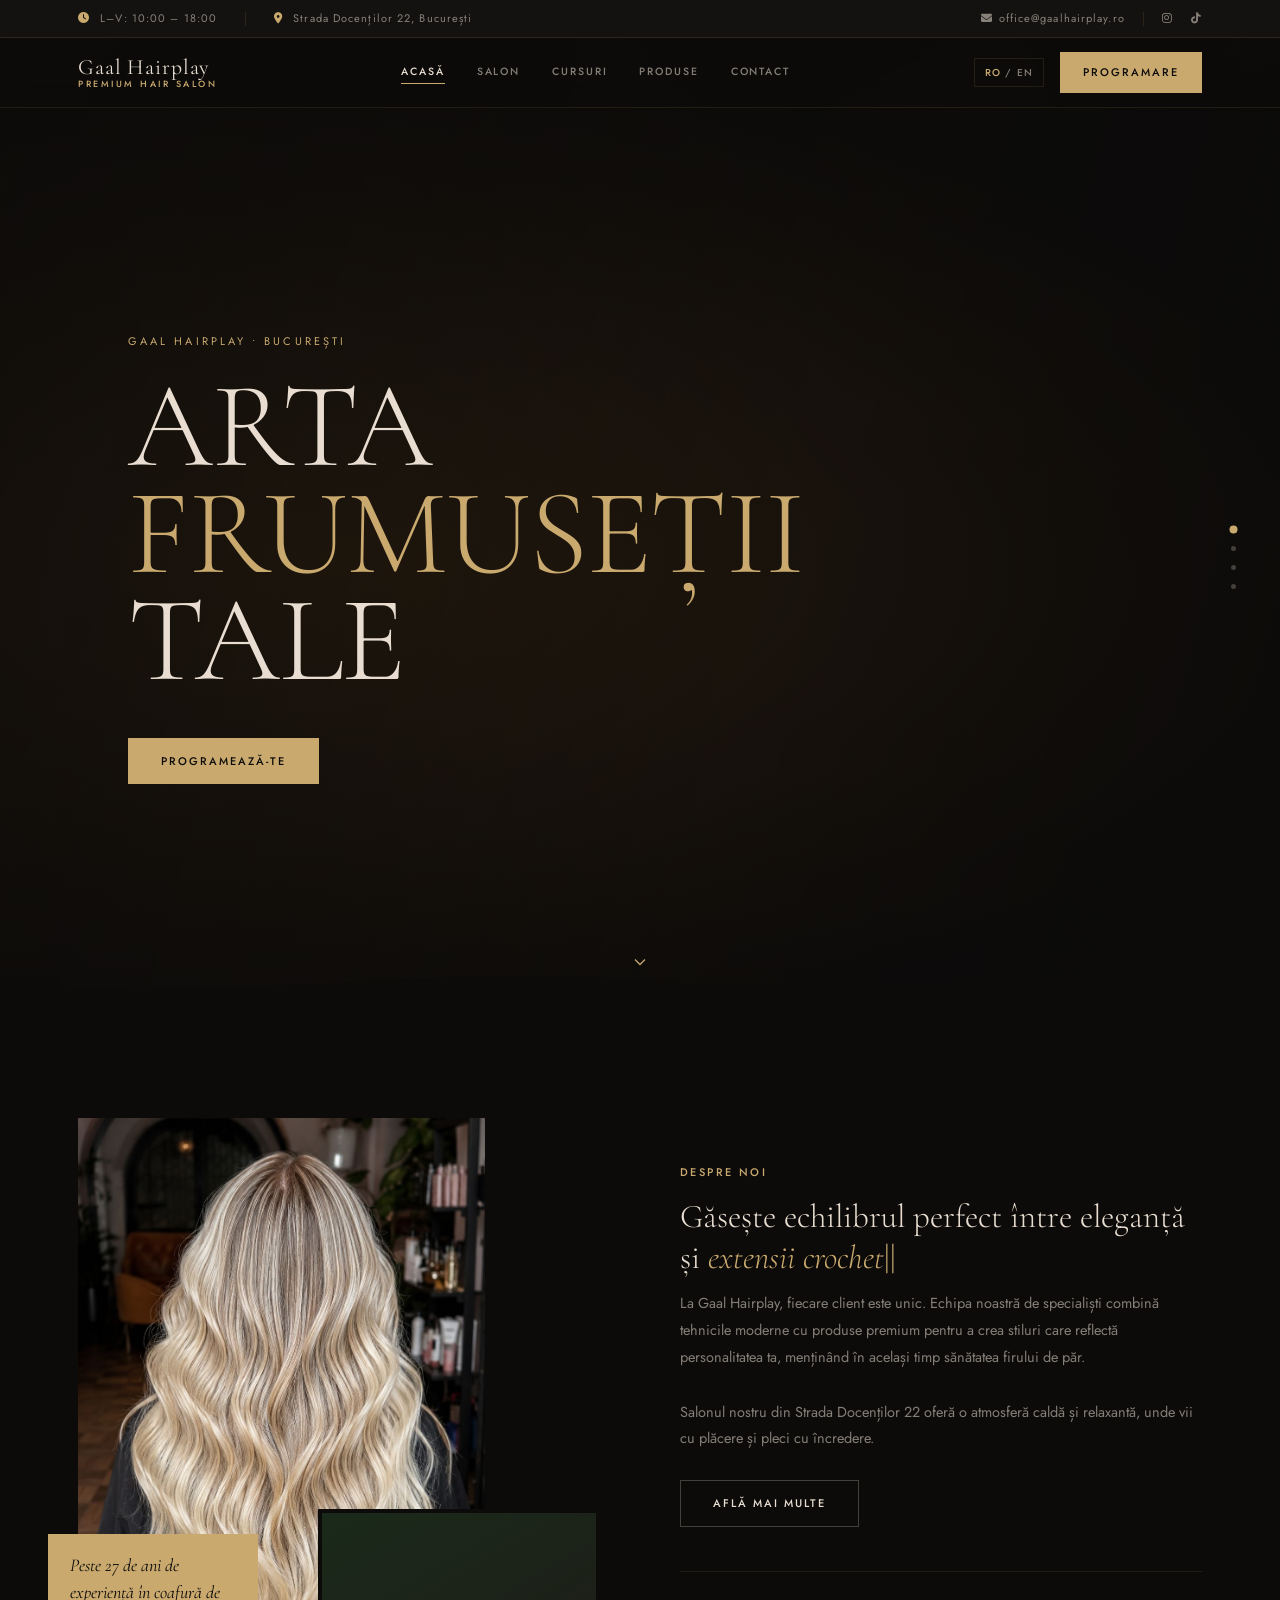
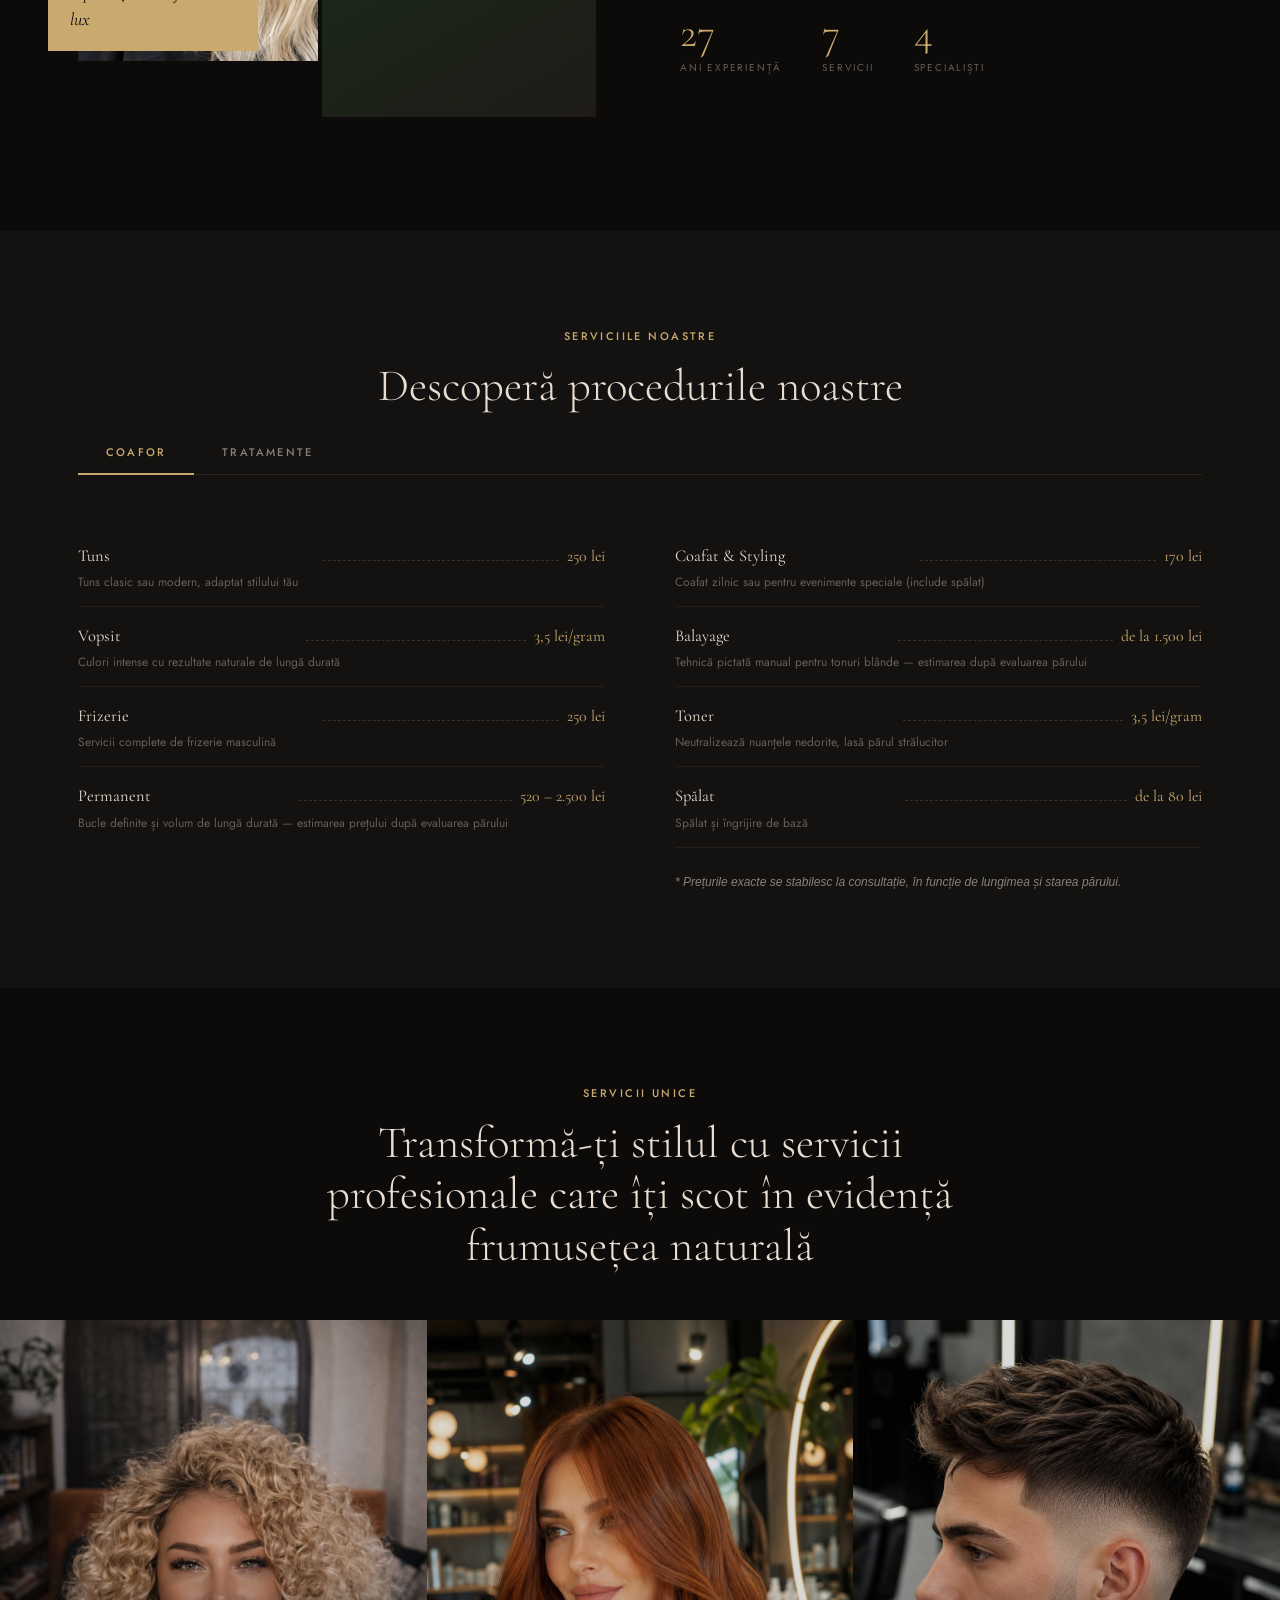
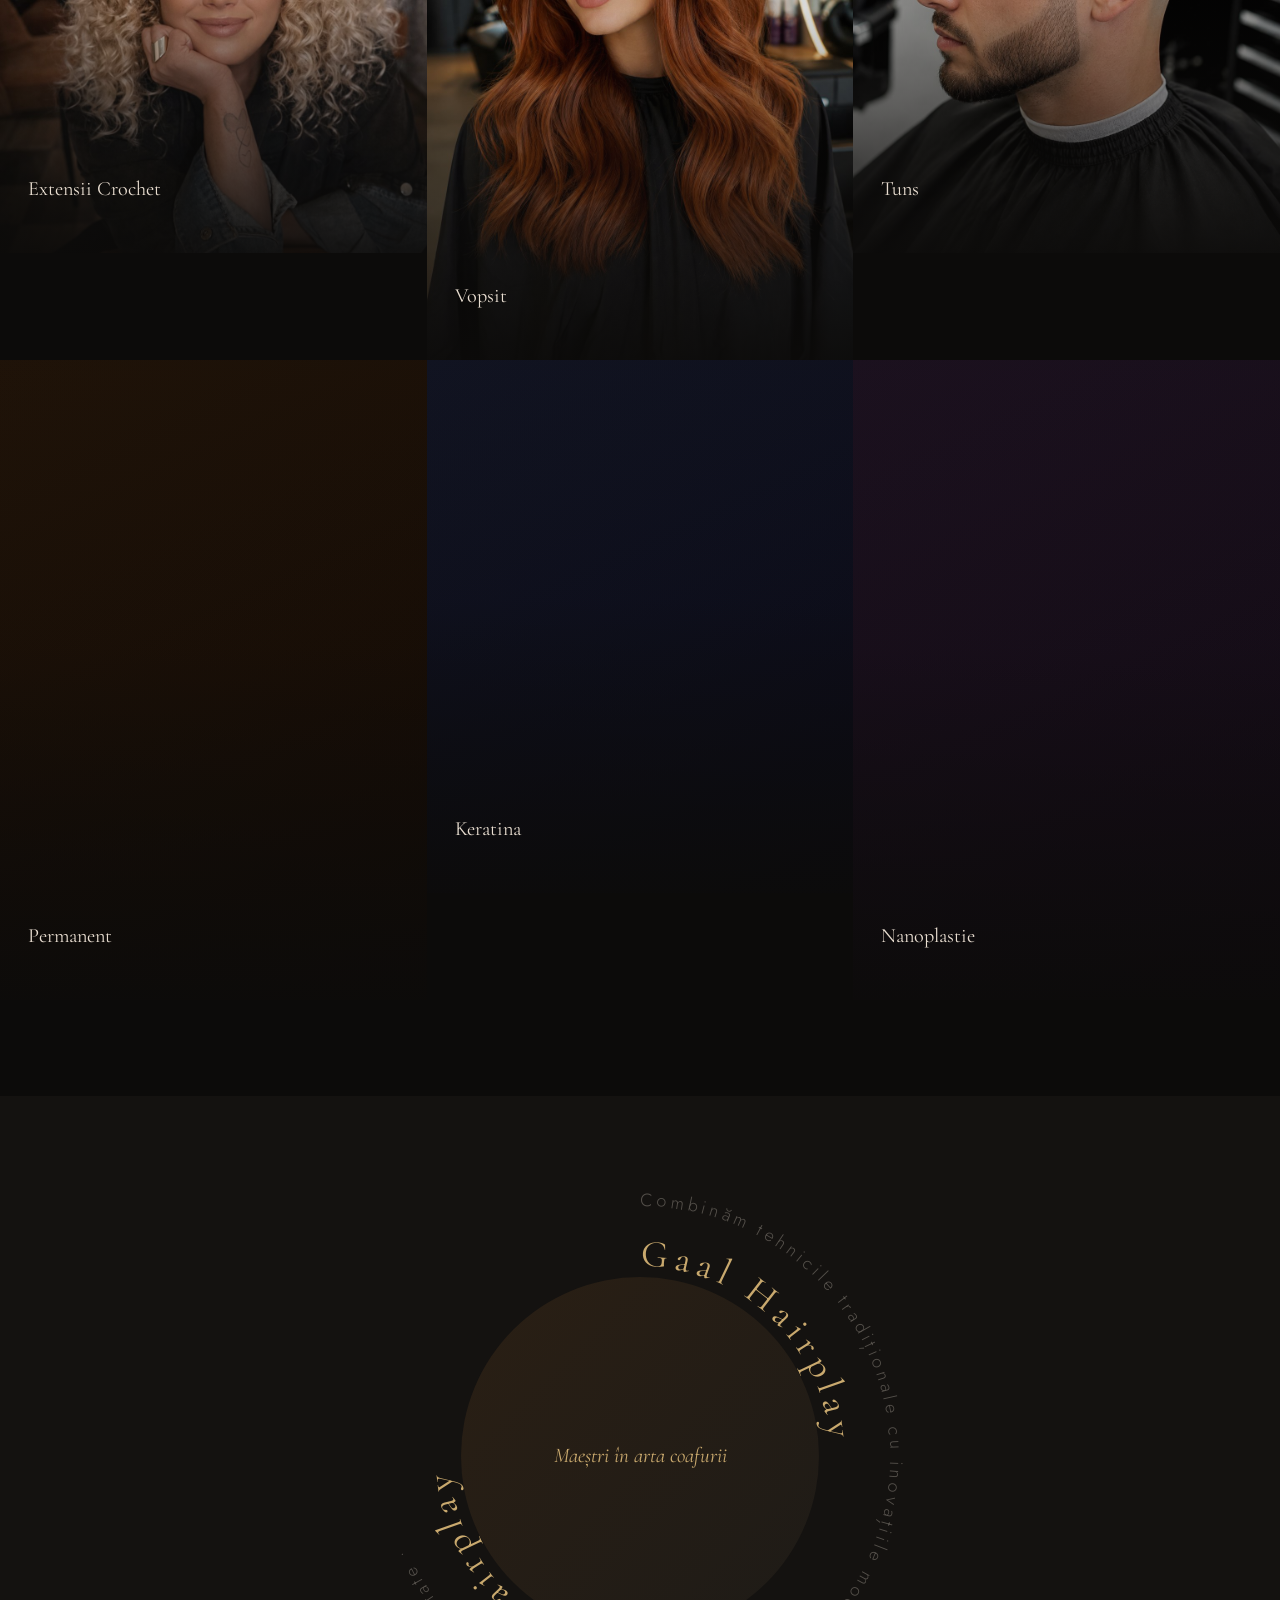
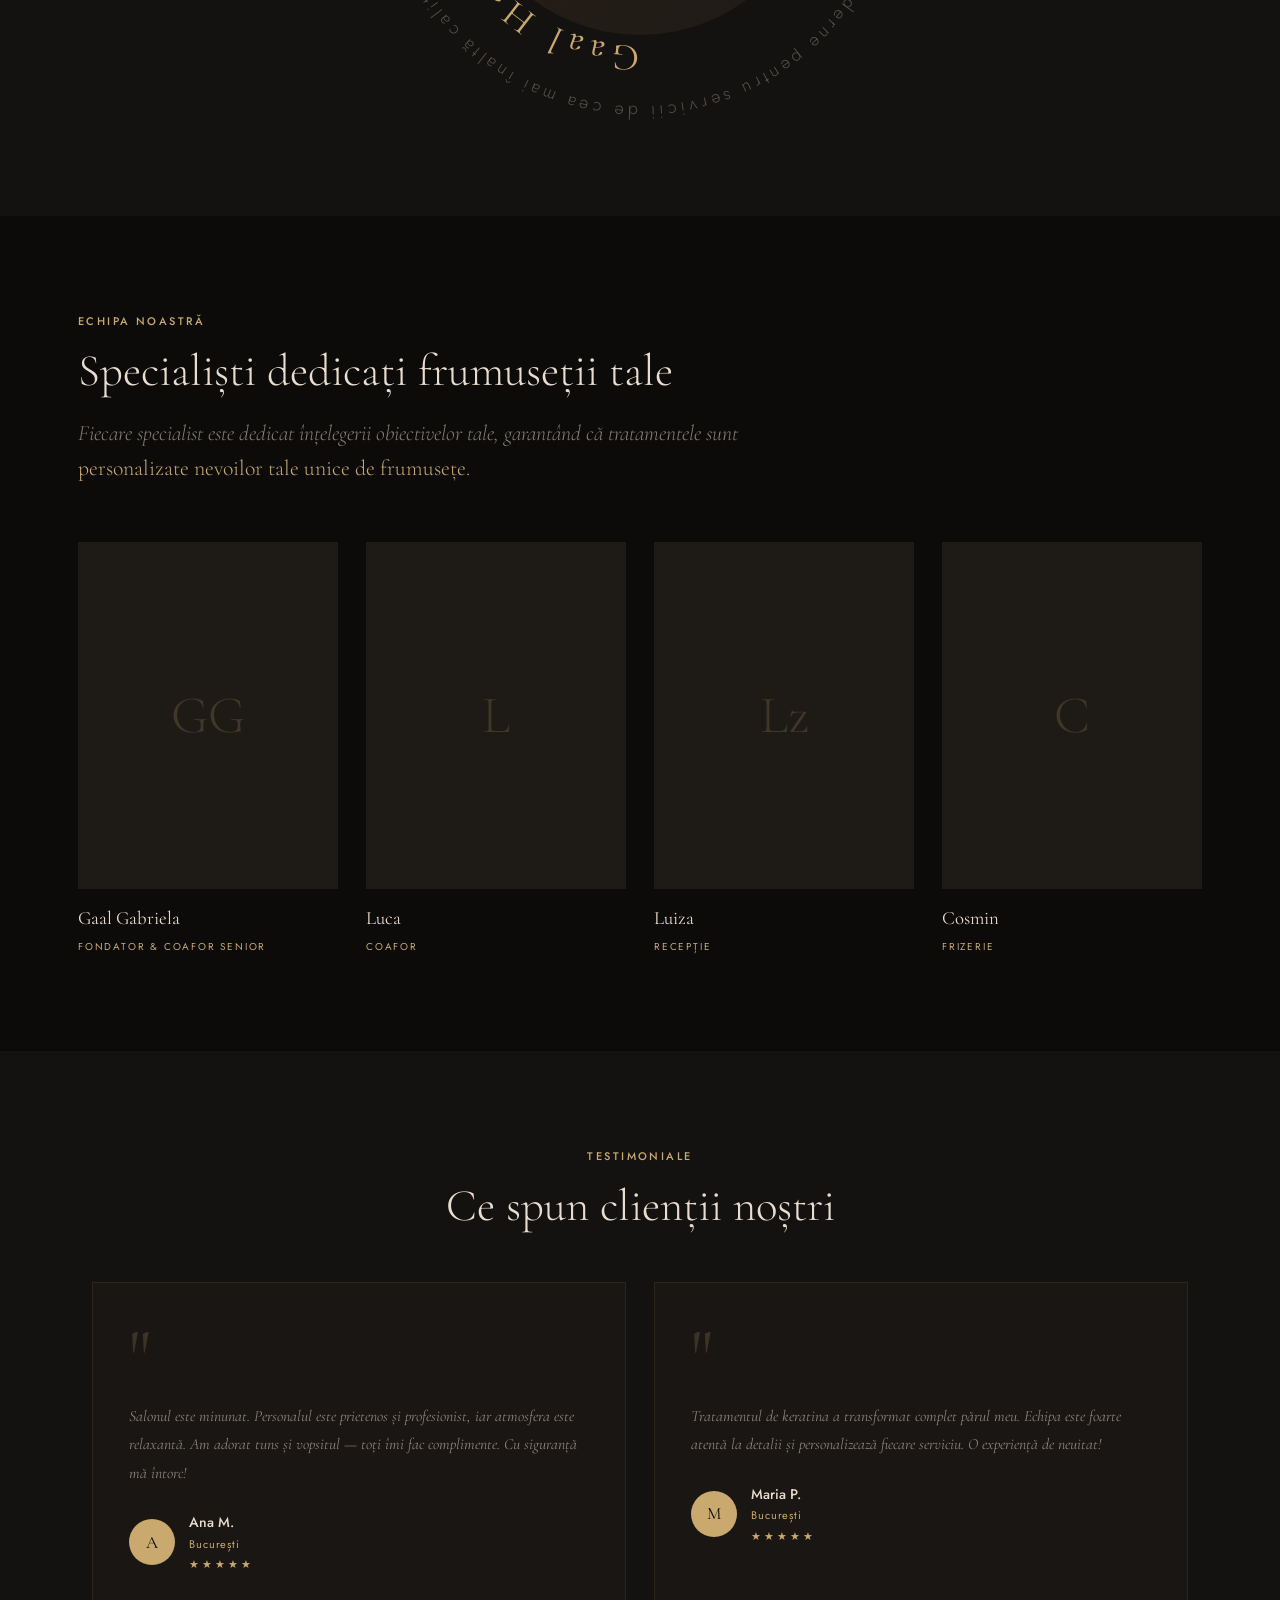
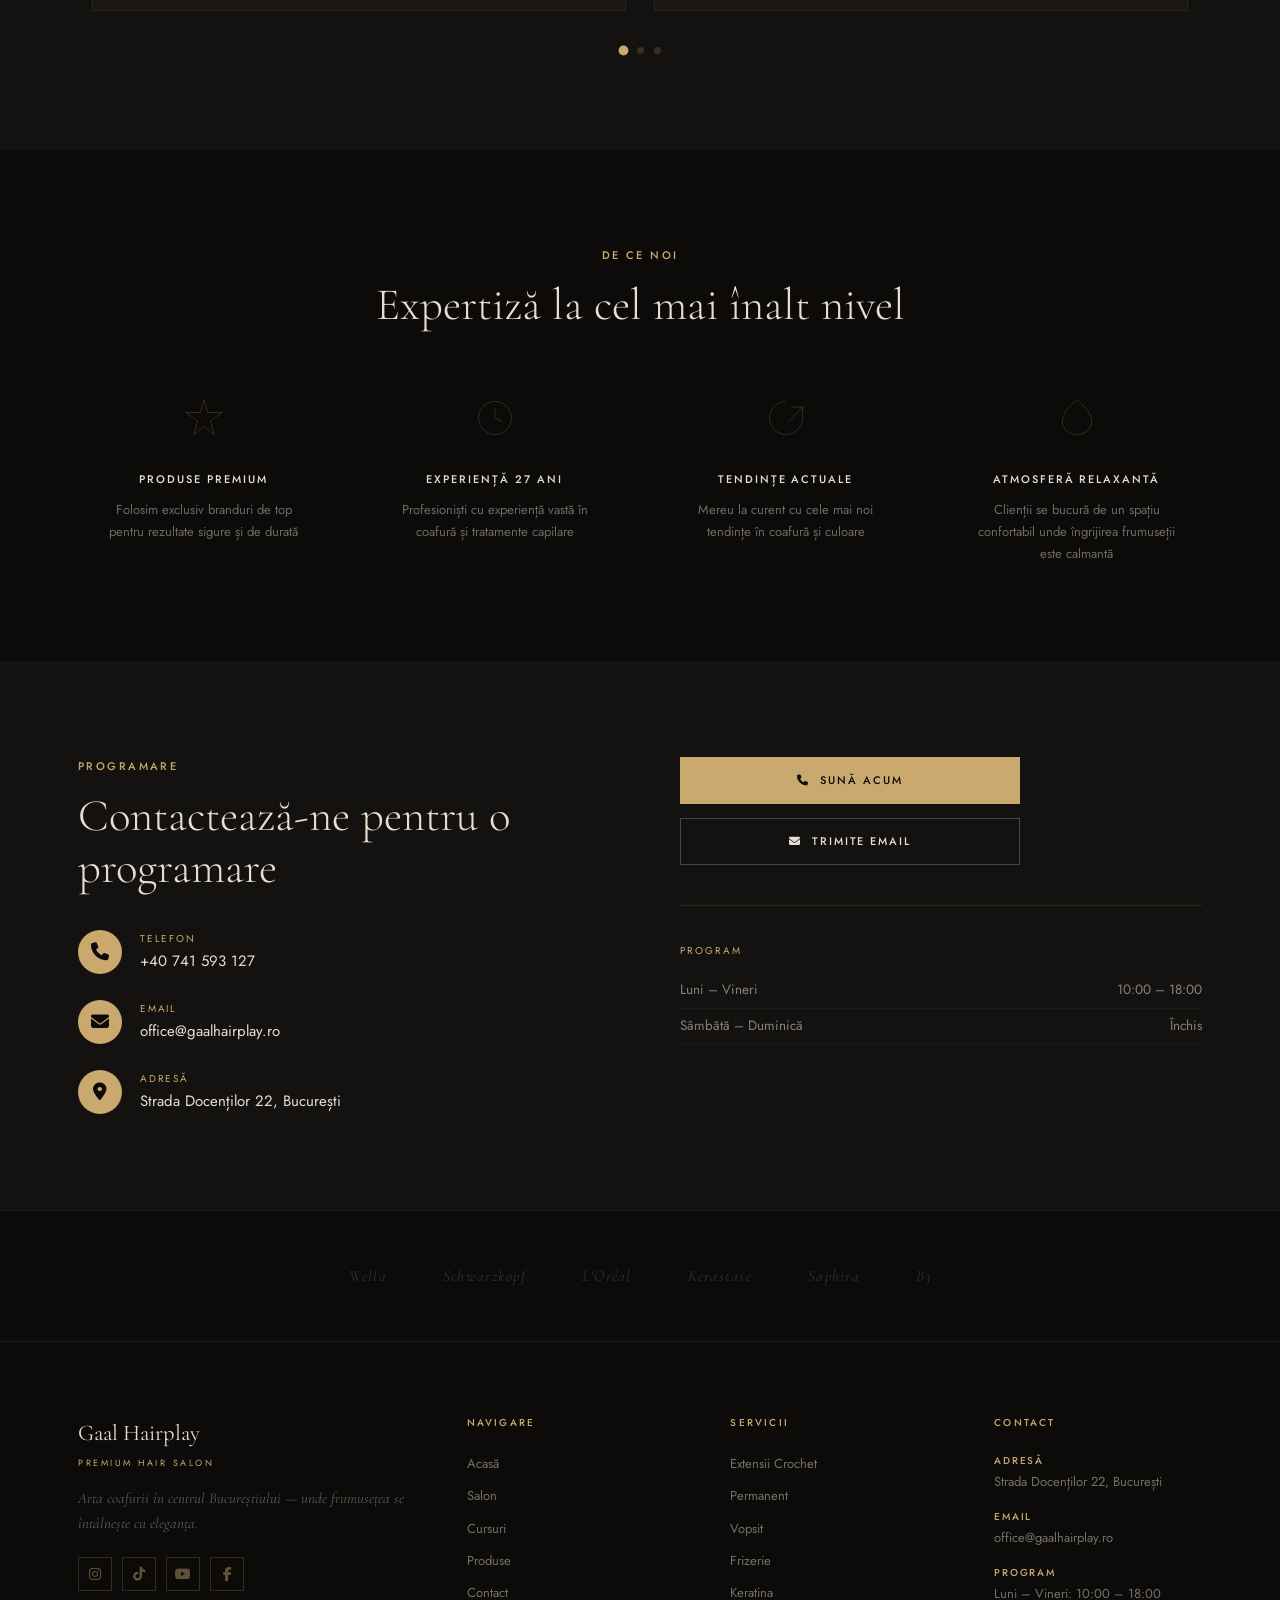
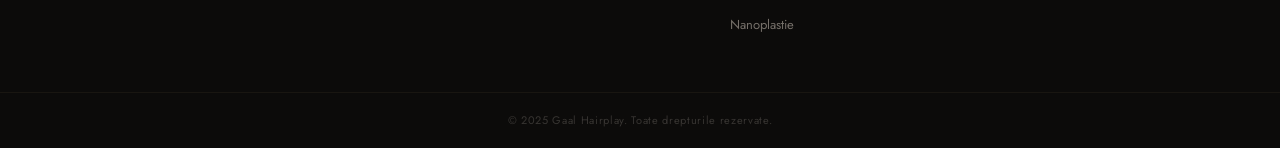
==== commit 0c48cb36: "Add files via upload" ====
--- a/index.html
+++ b/index.html
@@ -160,9 +160,9 @@
   <div class="container">
     <div class="about-grid">
       <div class="about-images fade-up">
-        <div class="about-img-main"></div>
+        <div class="about-img-main"><img src="images/balayage.jpeg" alt="Balayage"></div>
         <div class="about-img-secondary"></div>
-        <div class="about-stamp" data-ro="Peste 10 ani de experiență în coafură de lux" data-en="Over 10 years of experience in luxury hairdressing">Peste 10 ani de experiență în coafură de lux</div>
+        <div class="about-stamp" data-ro="Peste 27 de ani de experiență în coafură de lux" data-en="Over 27 years of experience in luxury hairdressing">Peste 27 de ani de experiență în coafură de lux</div>
       </div>
       <div class="about-content fade-up delay-2">
         <span class="section-label" data-ro="Despre noi" data-en="About us">Despre noi</span>
@@ -182,7 +182,7 @@
         <a href="salon.html" class="btn btn-outline" data-ro="Află mai multe" data-en="Learn more">Află mai multe</a>
         <div class="about-stats">
           <div class="stat">
-            <div class="stat-num">10+</div>
+            <div class="stat-num">27</div>
             <div class="stat-lbl" data-ro="Ani Experiență" data-en="Years Experience">Ani Experiență</div>
           </div>
           <div class="stat">
@@ -217,7 +217,7 @@
           <div class="price-row">
             <span class="price-name" data-ro="Tuns" data-en="Haircut">Tuns</span>
             <span class="price-dots"></span>
-            <span class="price-val">— lei</span>
+            <span class="price-val">250 lei</span>
           </div>
           <div class="price-desc" data-ro="Tuns clasic sau modern, adaptat stilului tău" data-en="Classic or modern cut tailored to your style">Tuns clasic sau modern, adaptat stilului tău</div>
         </div>
@@ -225,7 +225,7 @@
           <div class="price-row">
             <span class="price-name" data-ro="Vopsit" data-en="Colouring">Vopsit</span>
             <span class="price-dots"></span>
-            <span class="price-val">— lei</span>
+            <span class="price-val">3,5 lei/gram</span>
           </div>
           <div class="price-desc" data-ro="Culori intense cu rezultate naturale de lungă durată" data-en="Rich shades with long-lasting natural results">Culori intense cu rezultate naturale de lungă durată</div>
         </div>
@@ -233,7 +233,7 @@
           <div class="price-row">
             <span class="price-name" data-ro="Frizerie" data-en="Barbering">Frizerie</span>
             <span class="price-dots"></span>
-            <span class="price-val">— lei</span>
+            <span class="price-val">250 lei</span>
           </div>
           <div class="price-desc" data-ro="Servicii complete de frizerie masculină" data-en="Complete men's barbering services">Servicii complete de frizerie masculină</div>
         </div>
@@ -241,9 +241,9 @@
           <div class="price-row">
             <span class="price-name" data-ro="Permanent" data-en="Perm">Permanent</span>
             <span class="price-dots"></span>
-            <span class="price-val">— lei</span>
-          </div>
-          <div class="price-desc" data-ro="Tehnica permanentă pentru bucle definite și volum" data-en="Permanent technique for defined curls and volume">Tehnica permanentă pentru bucle definite și volum</div>
+            <span class="price-val">520 – 2.500 lei</span>
+          </div>
+          <div class="price-desc" data-ro="Bucle definite și volum de lungă durată — estimarea prețului după evaluarea părului" data-en="Defined curls and long-lasting volume — price estimated after hair evaluation">Bucle definite și volum de lungă durată — estimarea prețului după evaluarea părului</div>
         </div>
       </div>
       <div class="price-list fade-up delay-2">
@@ -251,34 +251,37 @@
           <div class="price-row">
             <span class="price-name" data-ro="Coafat & Styling" data-en="Styling">Coafat & Styling</span>
             <span class="price-dots"></span>
-            <span class="price-val">— lei</span>
-          </div>
-          <div class="price-desc" data-ro="Coafat zilnic sau pentru evenimente speciale" data-en="Daily or event styling with professional finish">Coafat zilnic sau pentru evenimente speciale</div>
+            <span class="price-val">170 lei</span>
+          </div>
+          <div class="price-desc" data-ro="Coafat zilnic sau pentru evenimente speciale (include spălat)" data-en="Daily or event styling (includes wash)">Coafat zilnic sau pentru evenimente speciale (include spălat)</div>
         </div>
         <div class="price-item">
           <div class="price-row">
             <span class="price-name" data-ro="Balayage" data-en="Balayage">Balayage</span>
             <span class="price-dots"></span>
-            <span class="price-val">— lei</span>
-          </div>
-          <div class="price-desc" data-ro="Tehnică pictată manual pentru tonuri blânde și naturale" data-en="Hand-painted technique for soft blended tones">Tehnică pictată manual pentru tonuri blânde și naturale</div>
-        </div>
-        <div class="price-item">
-          <div class="price-row">
-            <span class="price-name" data-ro="Highlights" data-en="Highlights">Highlights</span>
-            <span class="price-dots"></span>
-            <span class="price-val">— lei</span>
-          </div>
-          <div class="price-desc" data-ro="Reflexe de lumină care adaugă adâncime și dimensiune" data-en="Light reflections adding depth and dimension">Reflexe de lumină care adaugă adâncime și dimensiune</div>
-        </div>
-        <div class="price-item">
-          <div class="price-row">
-            <span class="price-name" data-ro="Toniere" data-en="Toning">Toniere</span>
-            <span class="price-dots"></span>
-            <span class="price-val">— lei</span>
+            <span class="price-val">de la 1.500 lei</span>
+          </div>
+          <div class="price-desc" data-ro="Tehnică pictată manual pentru tonuri blânde — estimarea după evaluarea părului" data-en="Hand-painted technique for soft blended tones — price estimated after evaluation">Tehnică pictată manual pentru tonuri blânde — estimarea după evaluarea părului</div>
+        </div>
+        <div class="price-item">
+          <div class="price-row">
+            <span class="price-name" data-ro="Toner" data-en="Toner">Toner</span>
+            <span class="price-dots"></span>
+            <span class="price-val">3,5 lei/gram</span>
           </div>
           <div class="price-desc" data-ro="Neutralizează nuanțele nedorite, lasă părul strălucitor" data-en="Neutralises unwanted shades, leaves hair shining">Neutralizează nuanțele nedorite, lasă părul strălucitor</div>
         </div>
+        <div class="price-item">
+          <div class="price-row">
+            <span class="price-name" data-ro="Spălat" data-en="Wash">Spălat</span>
+            <span class="price-dots"></span>
+            <span class="price-val">de la 80 lei</span>
+          </div>
+          <div class="price-desc" data-ro="Spălat și îngrijire de bază" data-en="Basic wash and care">Spălat și îngrijire de bază</div>
+        </div>
+        <p style="font-size:12px;color:var(--cream-dim);margin-top:24px;font-style:italic" data-ro="* Prețurile exacte se stabilesc la consultație, în funcție de lungimea și starea părului." data-en="* Exact prices are set at consultation, depending on hair length and condition.">
+          * Prețurile exacte se stabilesc la consultație, în funcție de lungimea și starea părului.
+        </p>
       </div>
     </div>
     <!-- Tab 2 -->
@@ -288,43 +291,53 @@
           <div class="price-row">
             <span class="price-name" data-ro="Extensii Crochet" data-en="Crochet Extensions">Extensii Crochet</span>
             <span class="price-dots"></span>
-            <span class="price-val">— lei</span>
+            <span class="price-val">1.350 lei</span>
           </div>
           <div class="price-desc" data-ro="Volum și lungime cu fire naturale premium" data-en="Volume and length with premium natural strands">Volum și lungime cu fire naturale premium</div>
+          <div style="margin-top:10px;padding-left:14px;border-left:2px solid rgba(201,169,110,0.15)">
+            <div class="price-row" style="padding:4px 0">
+              <span class="price-name" style="font-size:0.95rem;color:var(--cream-dim)" data-ro="Întreținere" data-en="Maintenance">Întreținere</span>
+              <span class="price-dots"></span>
+              <span class="price-val" style="font-size:0.95rem">de la 150 lei</span>
+            </div>
+            <div class="price-desc" style="margin-bottom:4px" data-ro="în funcție de numărul de extensii schimbate" data-en="depending on number of extensions replaced">în funcție de numărul de extensii schimbate</div>
+            <div class="price-row" style="padding:4px 0">
+              <span class="price-name" style="font-size:0.95rem;color:var(--cream-dim)" data-ro="Spălat extensii" data-en="Extensions wash">Spălat extensii</span>
+              <span class="price-dots"></span>
+              <span class="price-val" style="font-size:0.95rem">150 lei</span>
+            </div>
+            <div class="price-row" style="padding:4px 0">
+              <span class="price-name" style="font-size:0.95rem;color:var(--cream-dim)" data-ro="Scos extensii" data-en="Extensions removal">Scos extensii</span>
+              <span class="price-dots"></span>
+              <span class="price-val" style="font-size:0.95rem">250 lei</span>
+            </div>
+          </div>
         </div>
         <div class="price-item">
           <div class="price-row">
             <span class="price-name" data-ro="Keratina" data-en="Keratin">Keratina</span>
             <span class="price-dots"></span>
-            <span class="price-val">— lei</span>
-          </div>
-          <div class="price-desc" data-ro="Tratament de netezire cu keratina, efect până la 6 luni" data-en="Keratin smoothing treatment, effect up to 6 months">Tratament de netezire cu keratina, efect până la 6 luni</div>
+            <span class="price-val">de la 800 lei</span>
+          </div>
+          <div class="price-desc" data-ro="Netezire profesională cu efect până la 6 luni — estimarea prețului după evaluarea părului" data-en="Professional smoothing up to 6 months — price estimated after hair evaluation">Netezire profesională cu efect până la 6 luni — estimarea prețului după evaluarea părului</div>
         </div>
         <div class="price-item">
           <div class="price-row">
             <span class="price-name" data-ro="Nanoplastie" data-en="Nanoplasty">Nanoplastie</span>
             <span class="price-dots"></span>
-            <span class="price-val">— lei</span>
-          </div>
-          <div class="price-desc" data-ro="Tratament de reconstituire și netezire cu nanoparticule" data-en="Reconstruction and smoothing treatment with nanoparticles">Tratament de reconstituire și netezire cu nanoparticule</div>
+            <span class="price-val">de la 1.000 lei</span>
+          </div>
+          <div class="price-desc" data-ro="Reconstituire și netezire cu nanoparticule — estimarea prețului după evaluarea părului" data-en="Reconstruction and smoothing with nanoparticles — price estimated after hair evaluation">Reconstituire și netezire cu nanoparticule — estimarea prețului după evaluarea părului</div>
         </div>
       </div>
       <div class="price-list fade-up delay-2">
         <div class="price-item">
           <div class="price-row">
-            <span class="price-name" data-ro="Mască & Îngrijire" data-en="Mask & Care">Mască & Îngrijire</span>
-            <span class="price-dots"></span>
-            <span class="price-val">— lei</span>
-          </div>
-          <div class="price-desc" data-ro="Tratamente profunde de hidratare și nutriție" data-en="Deep hydration and nourishment treatments">Tratamente profunde de hidratare și nutriție</div>
-        </div>
-        <div class="price-item">
-          <div class="price-row">
-            <span class="price-name" data-ro="Glossing" data-en="Glossing">Glossing</span>
-            <span class="price-dots"></span>
-            <span class="price-val">— lei</span>
-          </div>
-          <div class="price-desc" data-ro="Adaugă strălucire și reîmprospătează culoarea existentă" data-en="Adds shine while refreshing existing hair colour">Adaugă strălucire și reîmprospătează culoarea existentă</div>
+            <span class="price-name" data-ro="Tratament Reconstrucție" data-en="Reconstruction Treatment">Tratament Reconstrucție</span>
+            <span class="price-dots"></span>
+            <span class="price-val">8 lei/gram</span>
+          </div>
+          <div class="price-desc" data-ro="Tratament intensiv de restructurare a firului de păr" data-en="Intensive hair fibre restructuring treatment">Tratament intensiv de restructurare a firului de păr</div>
         </div>
         <p style="font-size:12px;color:var(--cream-dim);margin-top:24px;font-style:italic" data-ro="* Prețurile exacte se stabilesc la consultație, în funcție de lungimea și starea părului." data-en="* Exact prices are set at consultation, depending on hair length and condition.">
           * Prețurile exacte se stabilesc la consultație, în funcție de lungimea și starea părului.
@@ -346,6 +359,7 @@
   </div>
   <div class="services-grid">
     <div class="service-card fade-up">
+      <img src="images/extensii_crochet.jpeg" alt="Extensii Crochet">
       <div class="service-card-overlay"></div>
       <div class="service-info">
         <div class="service-name" data-ro="Extensii Crochet" data-en="Crochet Extensions">Extensii Crochet</div>
@@ -353,6 +367,7 @@
       </div>
     </div>
     <div class="service-card fade-up delay-1">
+      <img src="images/vopsit.jpeg" alt="Vopsit">
       <div class="service-card-overlay"></div>
       <div class="service-info">
         <div class="service-name" data-ro="Vopsit" data-en="Colouring">Vopsit</div>
@@ -360,6 +375,7 @@
       </div>
     </div>
     <div class="service-card fade-up delay-2">
+      <img src="images/tuns.jpeg" alt="Tuns">
       <div class="service-card-overlay"></div>
       <div class="service-info">
         <div class="service-name" data-ro="Tuns" data-en="Haircut">Tuns</div>
@@ -466,7 +482,7 @@
         </div>
         <div class="team-info">
           <div class="team-name">Luiza</div>
-          <div class="team-role" data-ro="Colorist" data-en="Colourist">Colorist</div>
+          <div class="team-role" data-ro="Recepție" data-en="Receptionist">Recepție</div>
         </div>
       </div>
       <!-- Cosmin -->
@@ -588,7 +604,7 @@
         <div class="feature-icon">
           <svg viewBox="0 0 48 48"><circle cx="24" cy="24" r="18"/><path d="M24 14 L24 24 L32 28"/></svg>
         </div>
-        <div class="feature-name" data-ro="Experiență 10+ Ani" data-en="10+ Years Experience">Experiență 10+ Ani</div>
+        <div class="feature-name" data-ro="Experiență 27 Ani" data-en="27 Years Experience">Experiență 27 Ani</div>
         <div class="feature-desc" data-ro="Profesioniști cu experiență vastă în coafură și tratamente capilare" data-en="Professionals with vast experience in hairdressing and hair treatments">Profesioniști cu experiență vastă în coafură și tratamente capilare</div>
       </div>
       <div class="feature-item fade-up delay-2">
@@ -642,13 +658,9 @@
       </div>
       <div class="fade-up delay-2">
         <div class="contact-actions">
-          <a href="tel:+40000000000" class="btn btn-gold">
+          <a href="tel:+40741593127" class="btn btn-gold">
             <i class="fas fa-phone"></i>
             <span data-ro="Sună acum" data-en="Call now">Sună acum</span>
-          </a>
-          <a href="https://wa.me/40000000000" target="_blank" class="btn btn-whatsapp">
-            <i class="fab fa-whatsapp"></i>
-            <span data-ro="Scrie pe WhatsApp" data-en="Message on WhatsApp">Scrie pe WhatsApp</span>
           </a>
           <a href="mailto:office@gaalhairplay.ro" class="btn btn-outline">
             <i class="fas fa-envelope"></i>
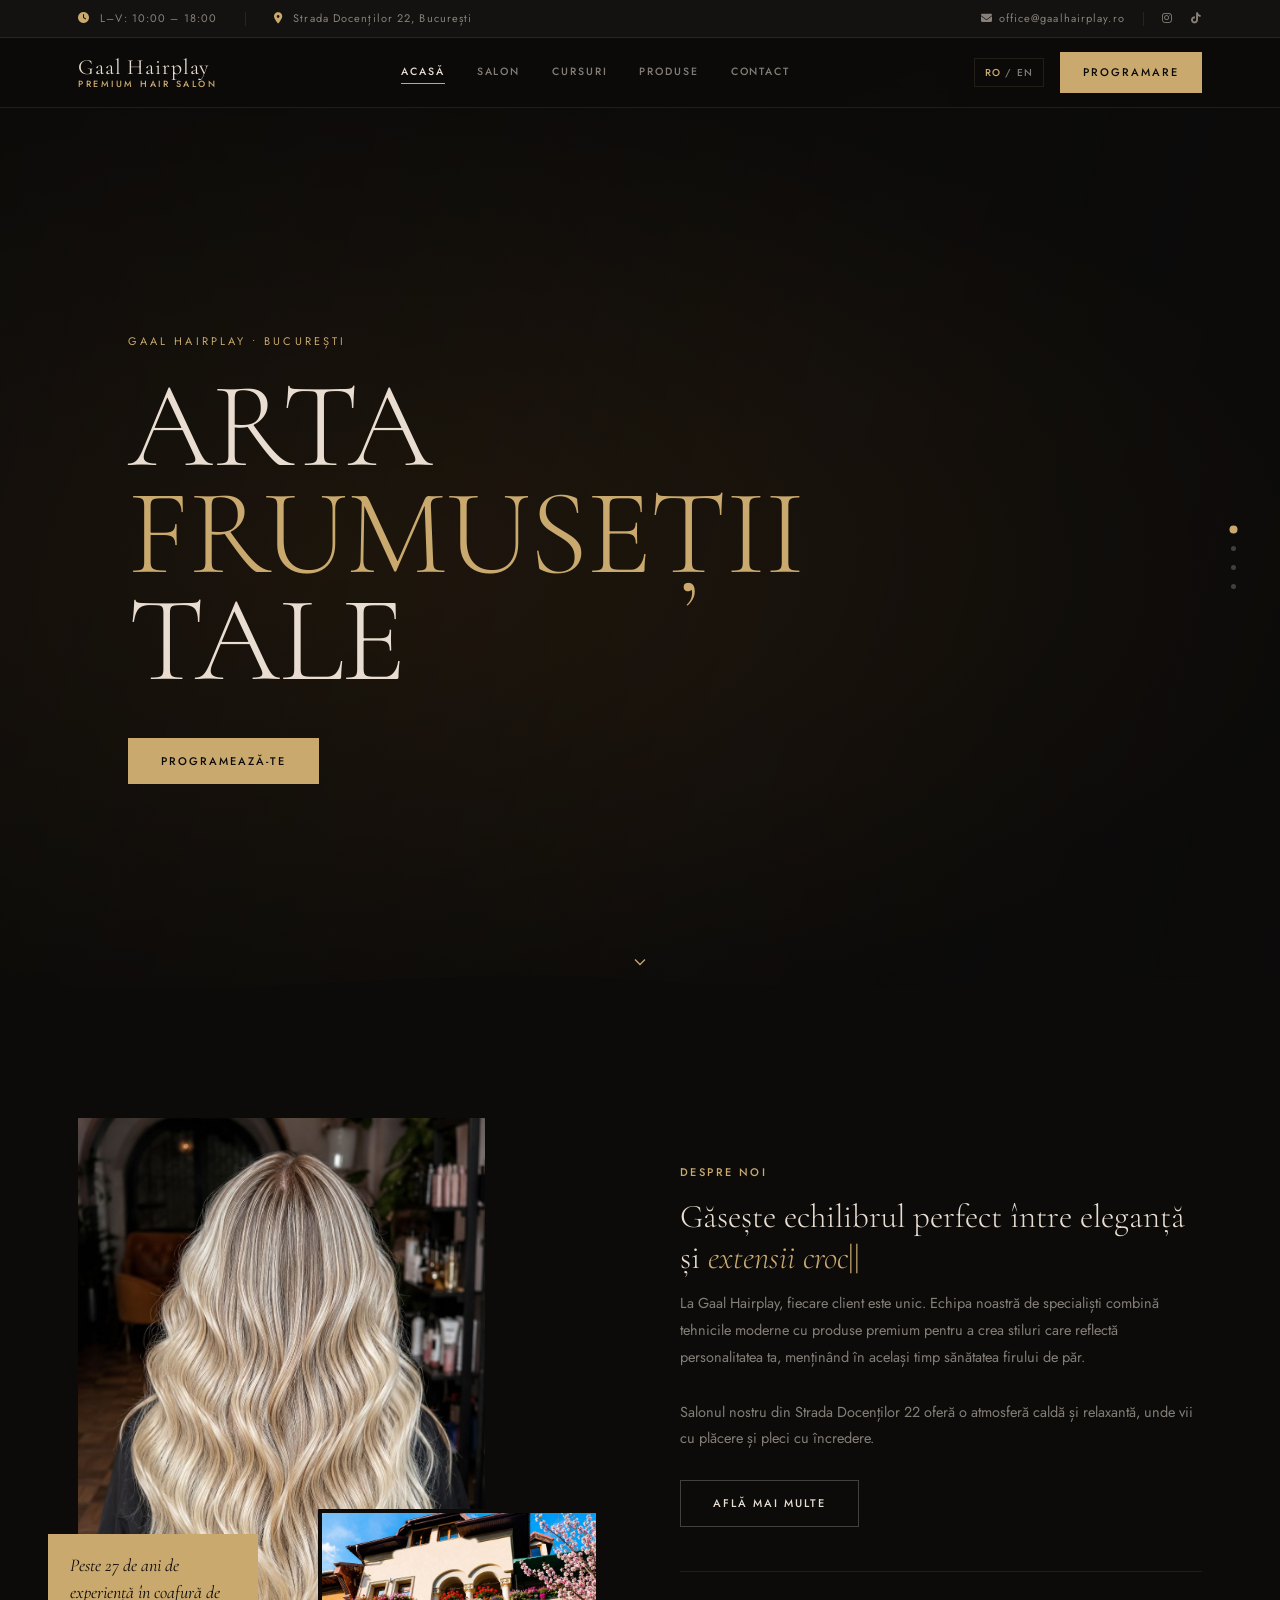
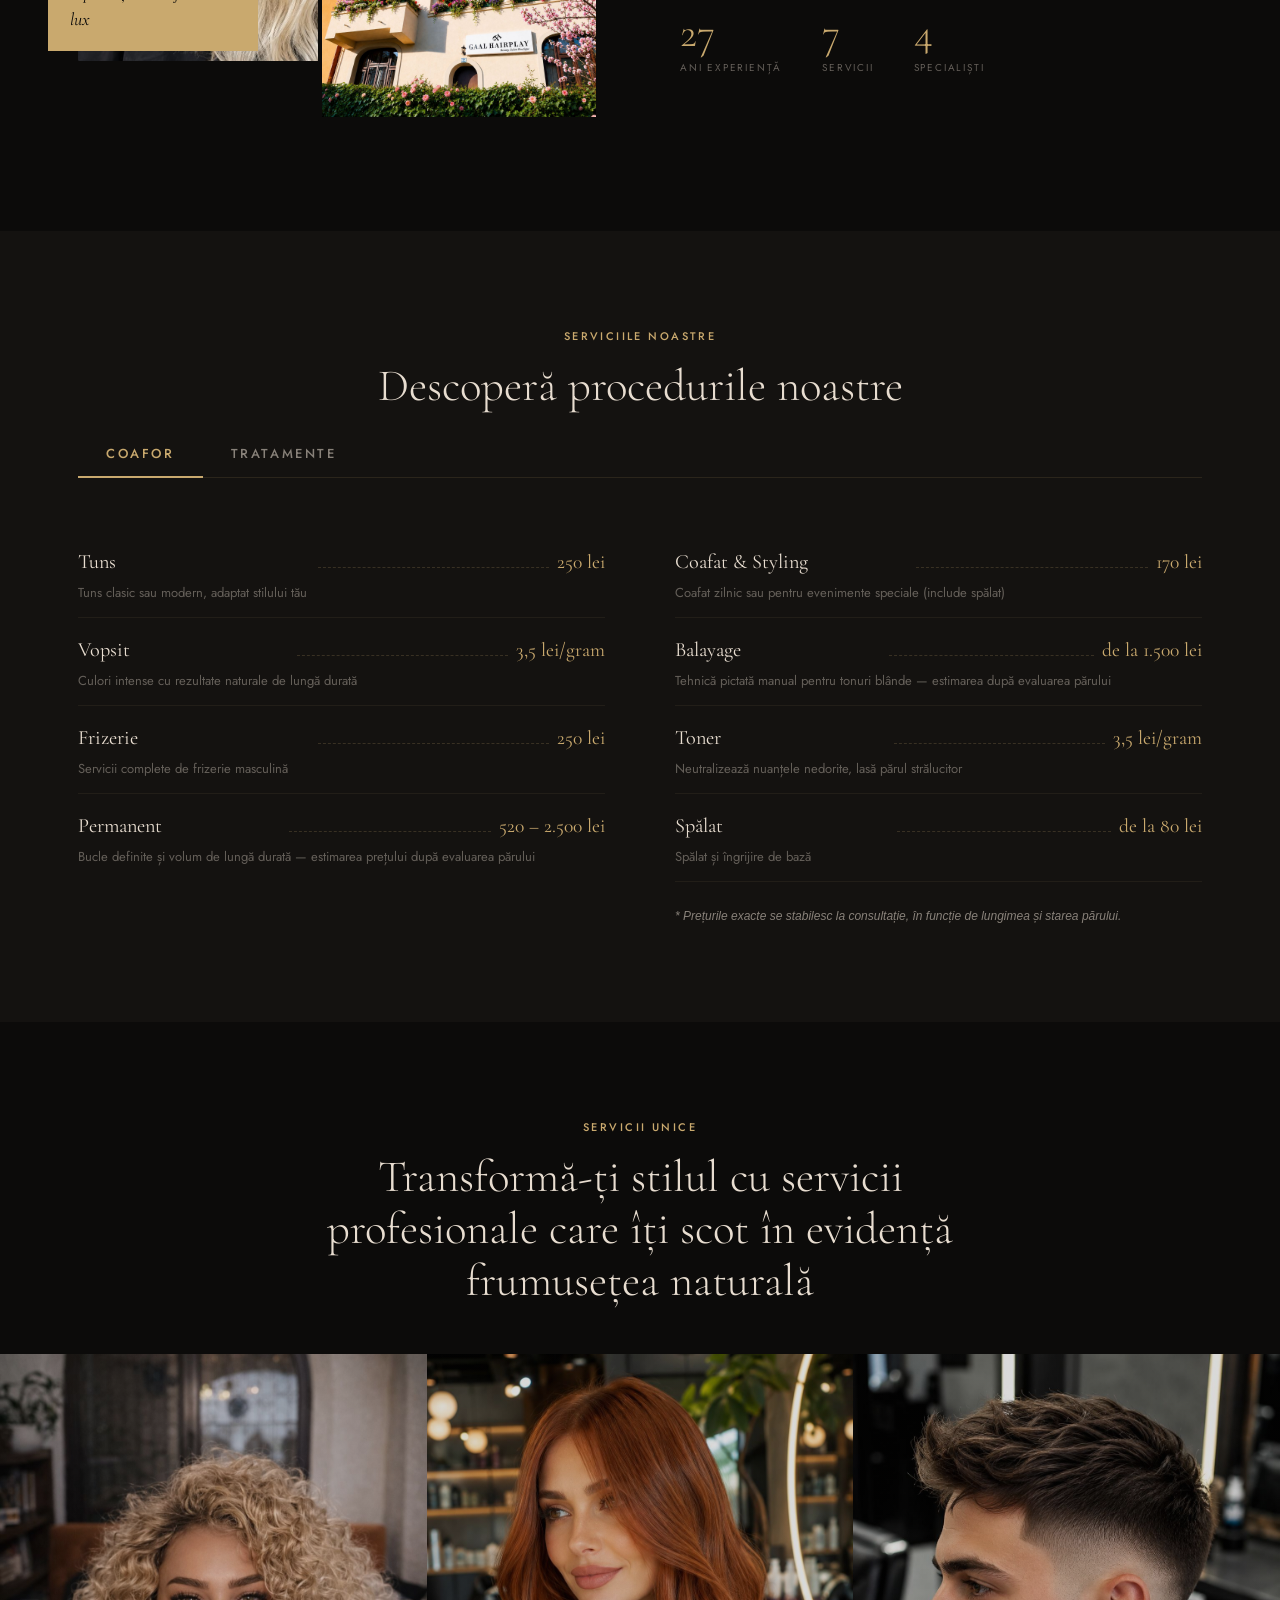
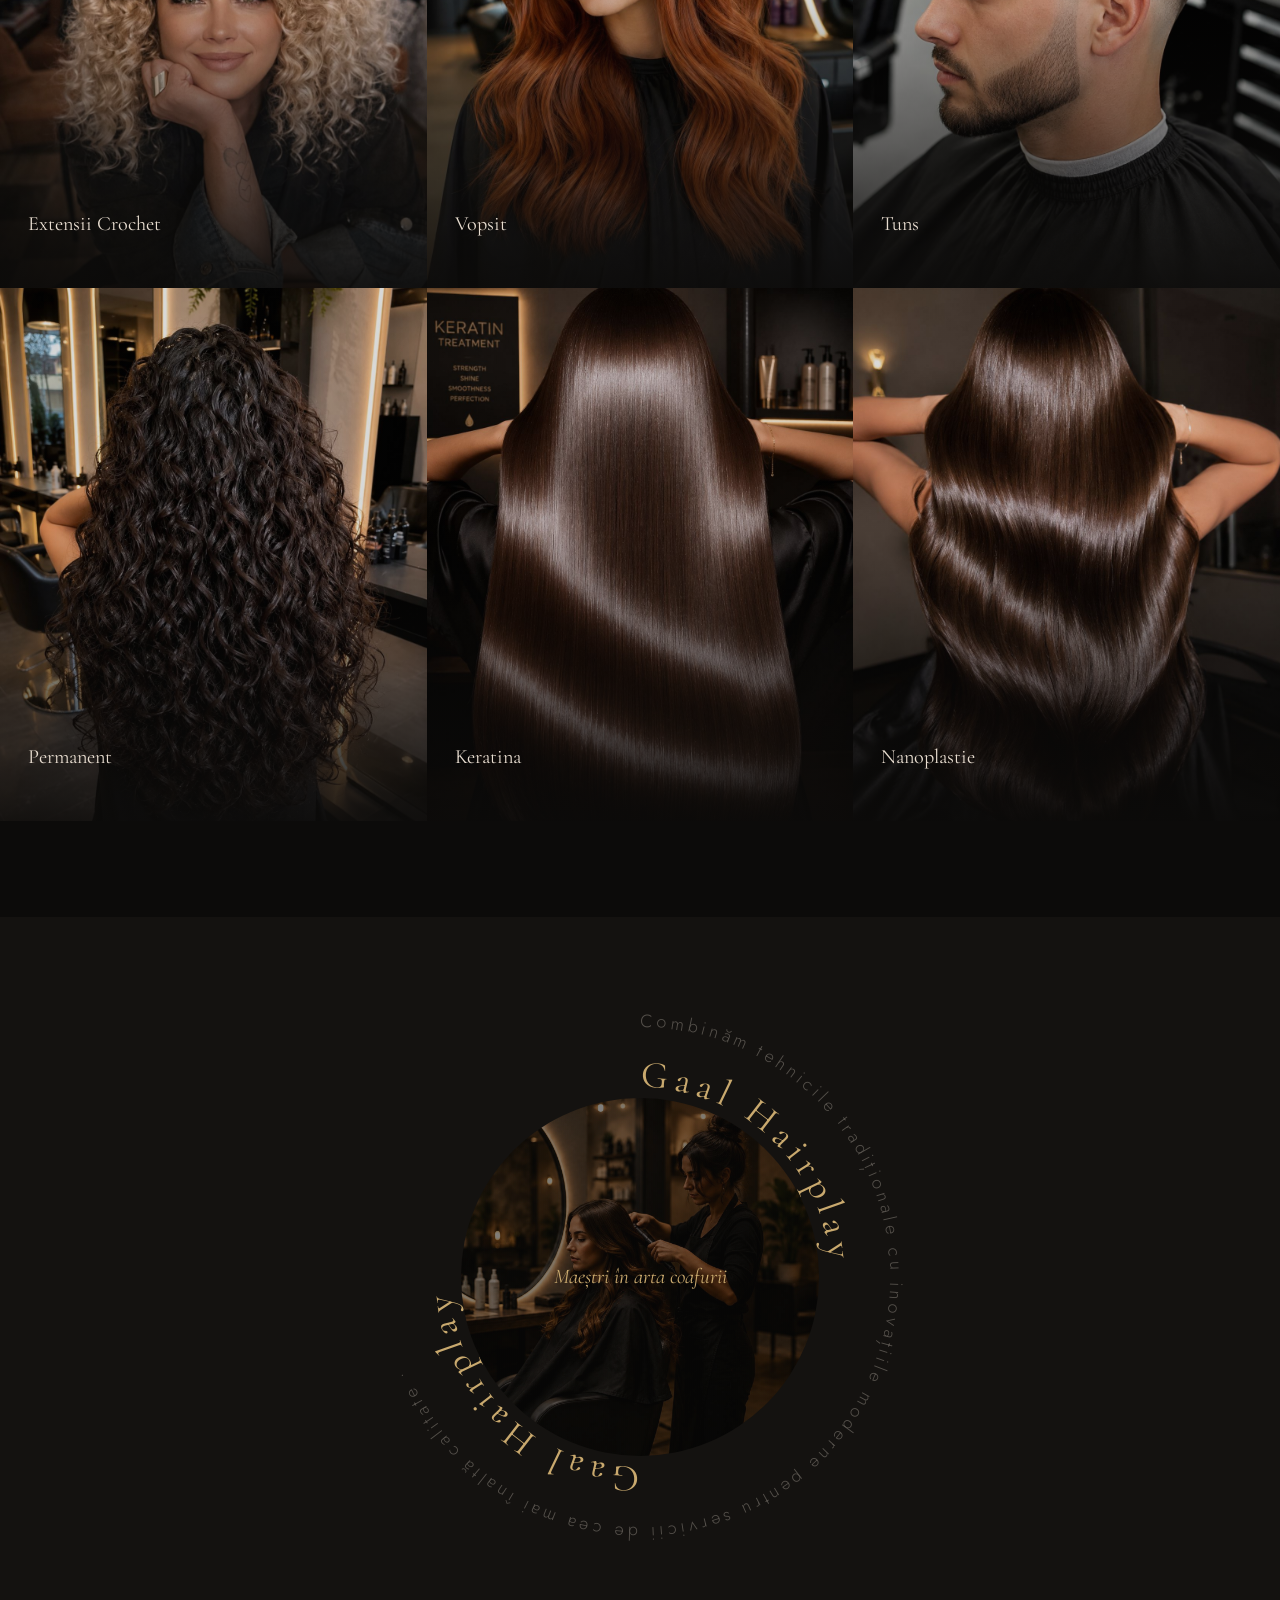
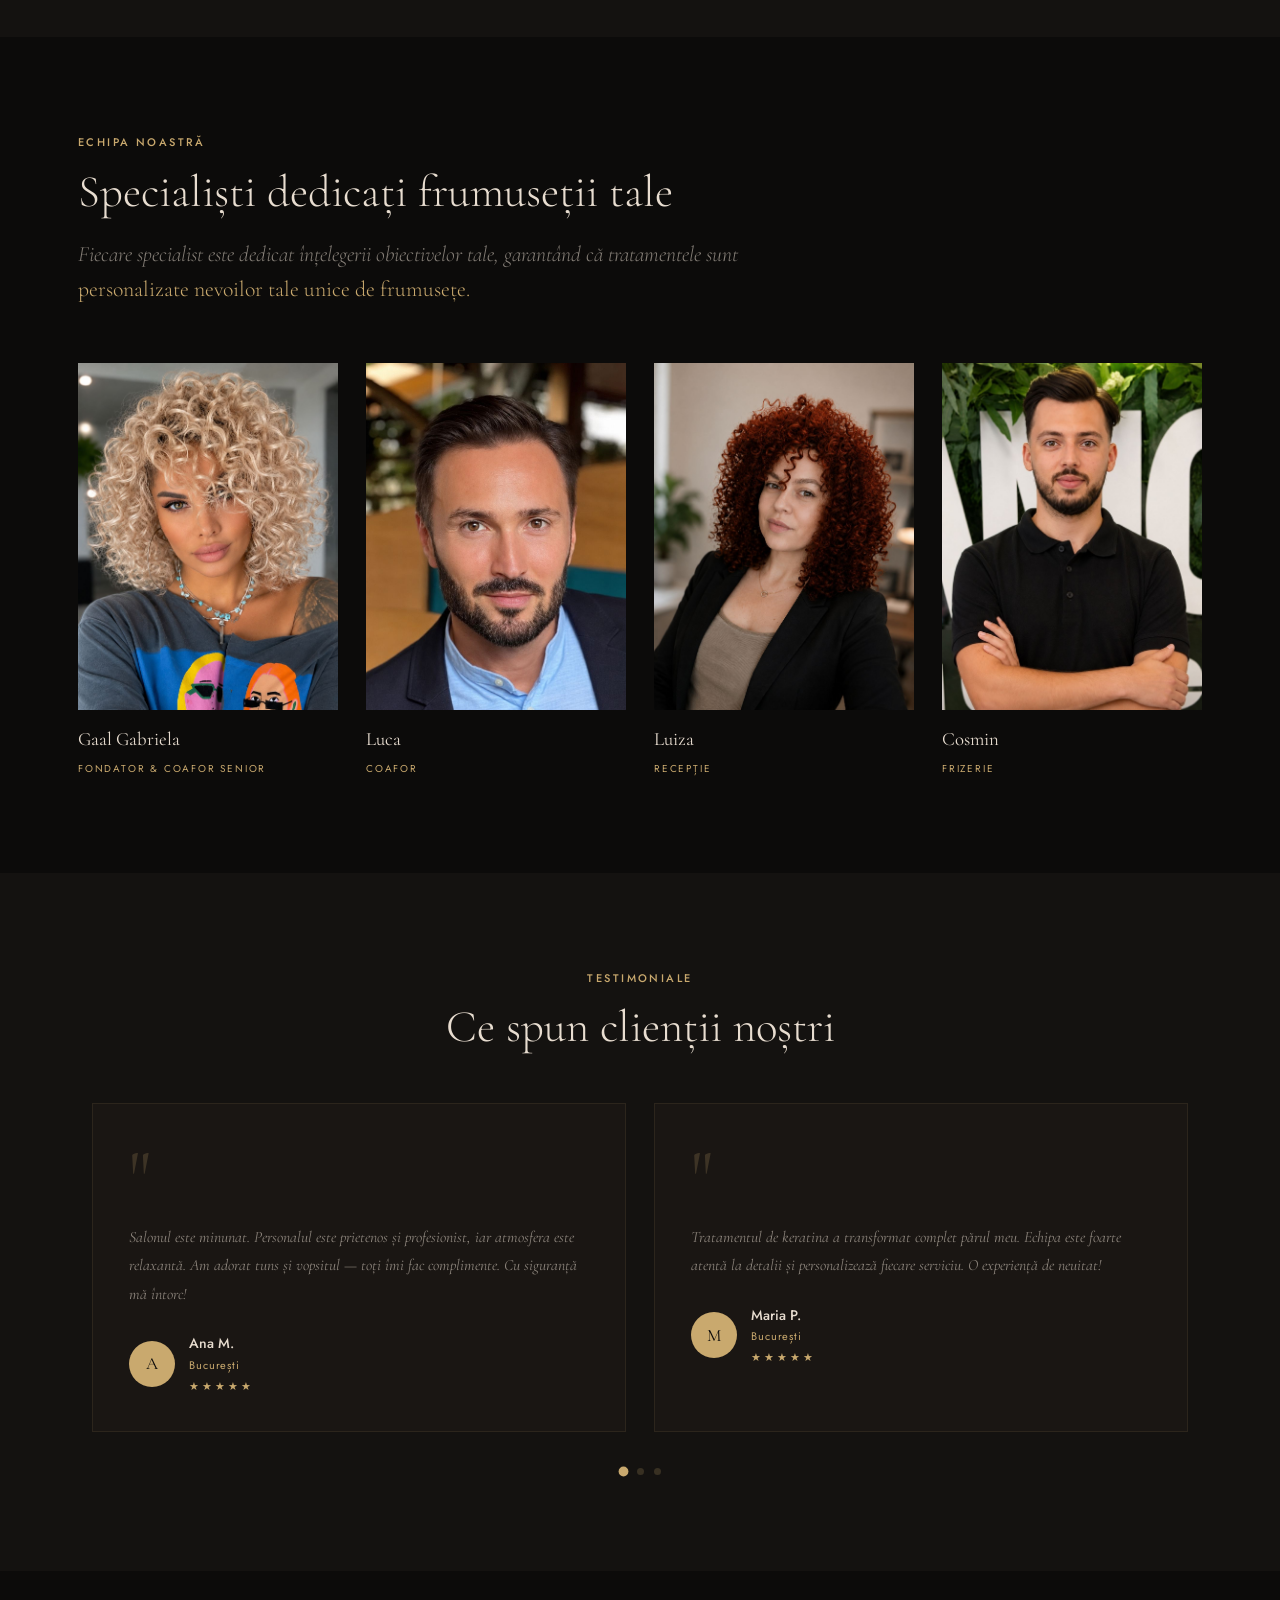
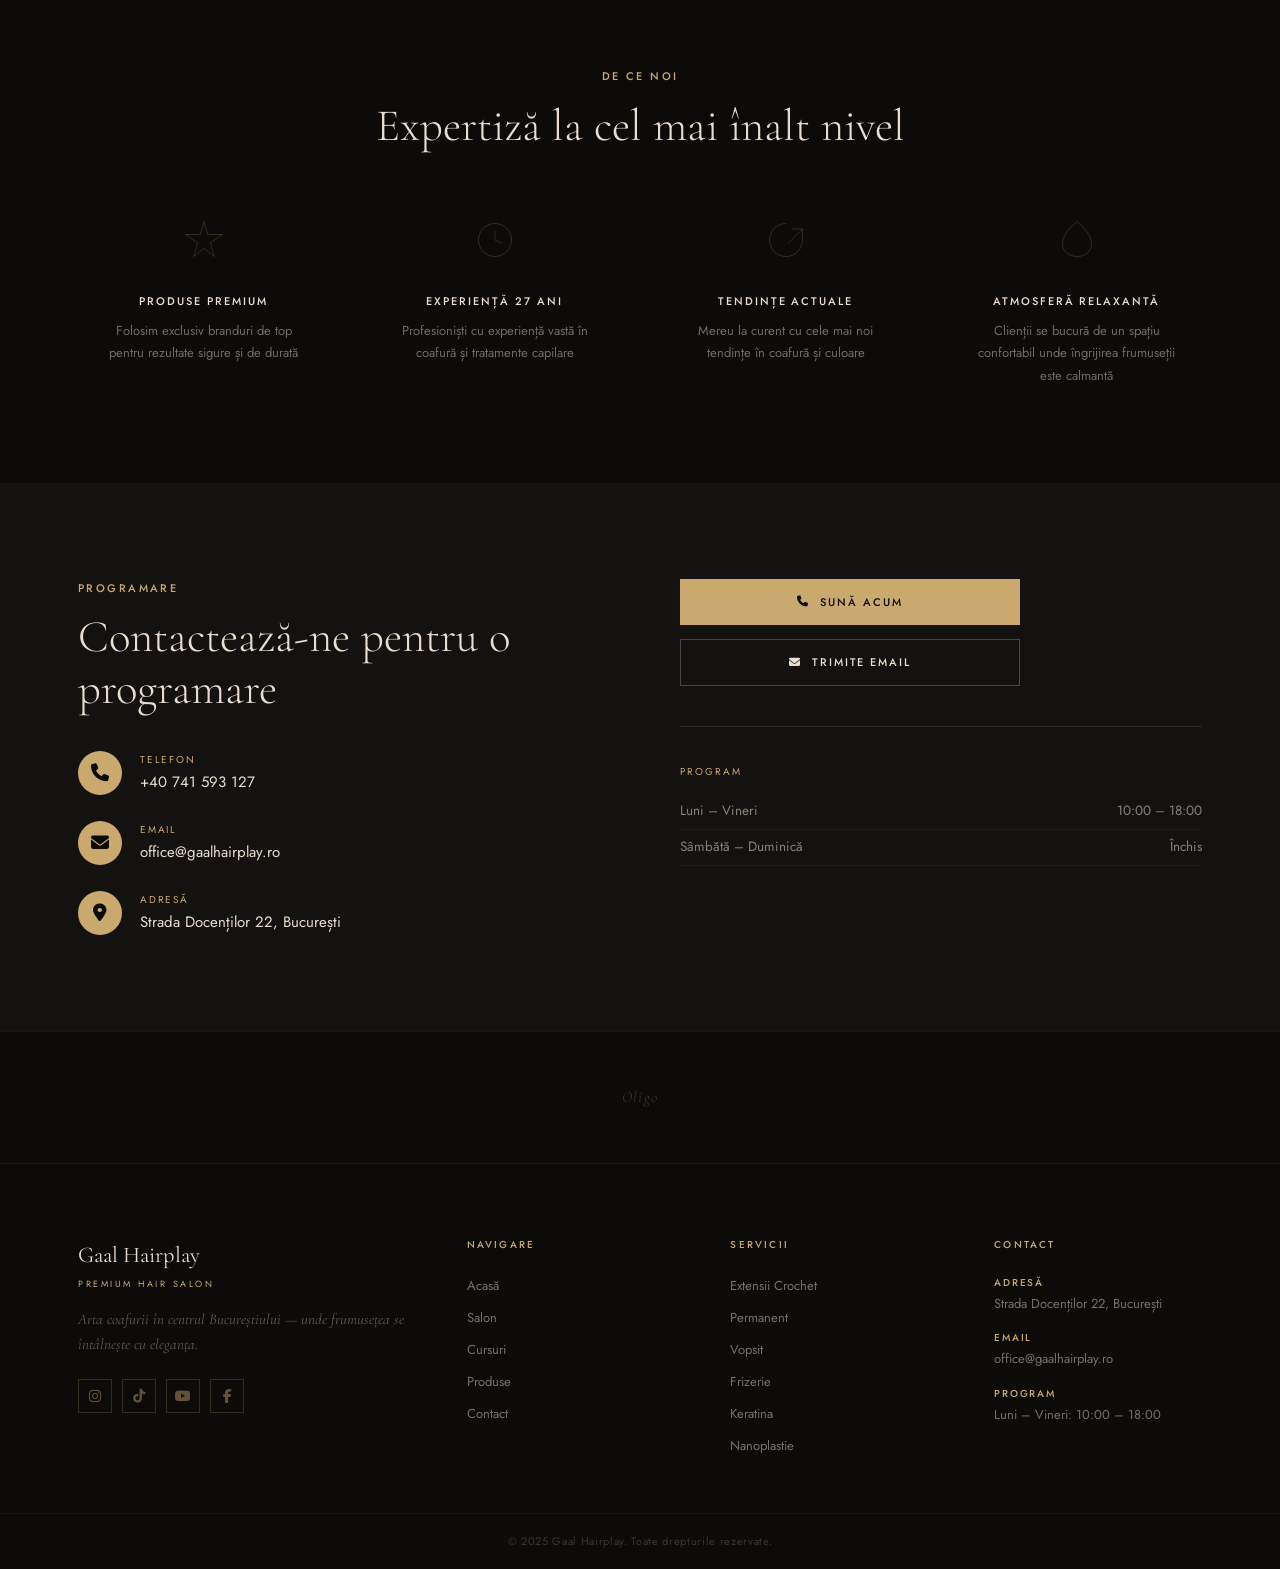
==== commit eff88a7d: "Add files via upload" ====
--- a/index.html
+++ b/index.html
@@ -5,6 +5,7 @@
   <meta name="viewport" content="width=device-width, initial-scale=1.0">
   <title>Gaal Hairplay — Salon Premium București</title>
   <meta name="description" content="Salon de coafură premium în București. Extensii crochet, permanent, vopsit, frizerie, keratina, nanoplastie.">
+  <link rel="icon" type="image/png" href="images/logo.png">
   <link rel="stylesheet" href="css/main.css">
   <link rel="stylesheet" href="https://cdnjs.cloudflare.com/ajax/libs/font-awesome/6.5.0/css/all.min.css">
 </head>
@@ -161,7 +162,7 @@
     <div class="about-grid">
       <div class="about-images fade-up">
         <div class="about-img-main"><img src="images/balayage.jpeg" alt="Balayage"></div>
-        <div class="about-img-secondary"></div>
+        <div class="about-img-secondary" data-lightbox="images/salon_outside.jpeg"><img src="images/salon_outside.jpeg" alt="Salon exterior"></div>
         <div class="about-stamp" data-ro="Peste 27 de ani de experiență în coafură de lux" data-en="Over 27 years of experience in luxury hairdressing">Peste 27 de ani de experiență în coafură de lux</div>
       </div>
       <div class="about-content fade-up delay-2">
@@ -296,20 +297,20 @@
           <div class="price-desc" data-ro="Volum și lungime cu fire naturale premium" data-en="Volume and length with premium natural strands">Volum și lungime cu fire naturale premium</div>
           <div style="margin-top:10px;padding-left:14px;border-left:2px solid rgba(201,169,110,0.15)">
             <div class="price-row" style="padding:4px 0">
-              <span class="price-name" style="font-size:0.95rem;color:var(--cream-dim)" data-ro="Întreținere" data-en="Maintenance">Întreținere</span>
+              <span class="price-name" style="font-size:1.15rem;color:var(--cream-dim)" data-ro="Întreținere" data-en="Maintenance">Întreținere</span>
               <span class="price-dots"></span>
-              <span class="price-val" style="font-size:0.95rem">de la 150 lei</span>
+              <span class="price-val" style="font-size:1.15rem">de la 150 lei</span>
             </div>
             <div class="price-desc" style="margin-bottom:4px" data-ro="în funcție de numărul de extensii schimbate" data-en="depending on number of extensions replaced">în funcție de numărul de extensii schimbate</div>
             <div class="price-row" style="padding:4px 0">
-              <span class="price-name" style="font-size:0.95rem;color:var(--cream-dim)" data-ro="Spălat extensii" data-en="Extensions wash">Spălat extensii</span>
+              <span class="price-name" style="font-size:1.15rem;color:var(--cream-dim)" data-ro="Spălat extensii" data-en="Extensions wash">Spălat extensii</span>
               <span class="price-dots"></span>
-              <span class="price-val" style="font-size:0.95rem">150 lei</span>
+              <span class="price-val" style="font-size:1.15rem">150 lei</span>
             </div>
             <div class="price-row" style="padding:4px 0">
-              <span class="price-name" style="font-size:0.95rem;color:var(--cream-dim)" data-ro="Scos extensii" data-en="Extensions removal">Scos extensii</span>
+              <span class="price-name" style="font-size:1.15rem;color:var(--cream-dim)" data-ro="Scos extensii" data-en="Extensions removal">Scos extensii</span>
               <span class="price-dots"></span>
-              <span class="price-val" style="font-size:0.95rem">250 lei</span>
+              <span class="price-val" style="font-size:1.15rem">250 lei</span>
             </div>
           </div>
         </div>
@@ -383,6 +384,7 @@
       </div>
     </div>
     <div class="service-card fade-up delay-1">
+      <img src="images/permanent.jpeg" alt="Permanent">
       <div class="service-card-overlay"></div>
       <div class="service-info">
         <div class="service-name" data-ro="Permanent" data-en="Perm">Permanent</div>
@@ -390,6 +392,7 @@
       </div>
     </div>
     <div class="service-card fade-up delay-2">
+      <img src="images/keratina.jpeg" alt="Keratina">
       <div class="service-card-overlay"></div>
       <div class="service-info">
         <div class="service-name" data-ro="Keratina" data-en="Keratin">Keratina</div>
@@ -397,6 +400,7 @@
       </div>
     </div>
     <div class="service-card fade-up delay-3">
+      <img src="images/nanoplastie.jpeg" alt="Nanoplastie">
       <div class="service-card-overlay"></div>
       <div class="service-info">
         <div class="service-name" data-ro="Nanoplastie" data-en="Nanoplasty">Nanoplastie</div>
@@ -409,7 +413,7 @@
 <!-- CIRCLE TEXT -->
 <section id="circle-section">
   <div class="circle-outer">
-    <div class="circle-center">
+    <div class="circle-center" style="background:linear-gradient(rgba(12,11,10,0.52),rgba(12,11,10,0.52)),url('images/circle_center.jpeg') center/cover">
       <div class="circle-center-text" data-ro="Maeștri în arta coafurii" data-en="Masters of the art of hairdressing">Maeștri în arta coafurii</div>
     </div>
     <svg class="circle-svg" viewBox="0 0 560 560">
@@ -448,11 +452,7 @@
       <!-- Gaal Gabriela -->
       <div class="team-card fade-up">
         <div class="team-photo">
-          <div class="team-photo-placeholder">GG</div>
-          <div class="team-socials">
-            <a href="https://www.instagram.com/beauty_designers_gaalhairplay" target="_blank" class="team-soc"><i class="fab fa-instagram"></i></a>
-            <a href="https://www.tiktok.com/@gaalhairplaysalonsalon" target="_blank" class="team-soc"><i class="fab fa-tiktok"></i></a>
-          </div>
+          <img src="images/gabriela.jpeg" alt="Gaal Gabriela">
         </div>
         <div class="team-info">
           <div class="team-name">Gaal Gabriela</div>
@@ -462,10 +462,7 @@
       <!-- Luca -->
       <div class="team-card fade-up delay-1">
         <div class="team-photo">
-          <div class="team-photo-placeholder">L</div>
-          <div class="team-socials">
-            <a href="#" class="team-soc"><i class="fab fa-instagram"></i></a>
-          </div>
+          <img src="images/luca.jpeg" alt="Luca">
         </div>
         <div class="team-info">
           <div class="team-name">Luca</div>
@@ -475,10 +472,7 @@
       <!-- Luiza -->
       <div class="team-card fade-up delay-2">
         <div class="team-photo">
-          <div class="team-photo-placeholder">Lz</div>
-          <div class="team-socials">
-            <a href="#" class="team-soc"><i class="fab fa-instagram"></i></a>
-          </div>
+          <img src="images/luiza.jpeg" alt="Luiza">
         </div>
         <div class="team-info">
           <div class="team-name">Luiza</div>
@@ -488,10 +482,7 @@
       <!-- Cosmin -->
       <div class="team-card fade-up delay-3">
         <div class="team-photo">
-          <div class="team-photo-placeholder">C</div>
-          <div class="team-socials">
-            <a href="#" class="team-soc"><i class="fab fa-instagram"></i></a>
-          </div>
+          <img src="images/cosmin.jpeg" alt="Cosmin">
         </div>
         <div class="team-info">
           <div class="team-name">Cosmin</div>
@@ -687,12 +678,7 @@
 <section id="partners">
   <div class="container">
     <div class="partners-row">
-      <span class="partner-name">Wella</span>
-      <span class="partner-name">Schwarzkopf</span>
-      <span class="partner-name">L'Oréal</span>
-      <span class="partner-name">Kerastase</span>
-      <span class="partner-name">Saphira</span>
-      <span class="partner-name">B3</span>
+      <span class="partner-name">Oligo</span>
     </div>
   </div>
 </section>
@@ -766,6 +752,10 @@
   <i class="fas fa-chevron-up"></i>
 </a>
 
+<div id="lightbox" class="lightbox-overlay">
+  <button class="lightbox-close" aria-label="Închide">✕</button>
+  <img src="" alt="">
+</div>
 <script src="js/bg.js"></script>
 <script src="js/main.js"></script>
 </body>
--- a/css/main.css
+++ b/css/main.css
@@ -450,7 +450,6 @@
   padding-top: 40px;
   border-top: 1px solid var(--gold-dim);
 }
-.stat { }
 .stat-num {
   font-family: var(--font-serif);
   font-size: 2.8rem;
@@ -477,7 +476,7 @@
   gap: 0;
 }
 .tab-btn {
-  font-size: 11px;
+  font-size: 13px;
   font-weight: 500;
   letter-spacing: 0.2em;
   text-transform: uppercase;
@@ -492,7 +491,6 @@
 .tab-btn.active { color: var(--gold); border-bottom-color: var(--gold); }
 .tab-panel { display: none; }
 .tab-panel.active { display: grid; grid-template-columns: 1fr 1fr; gap: 50px 70px; }
-.price-list {}
 .price-item {
   padding: 15px 0;
   border-bottom: 1px solid rgba(201,169,110,0.08);
@@ -501,7 +499,7 @@
 .price-row { display: flex; align-items: baseline; gap: 8px; }
 .price-name {
   font-family: var(--font-serif);
-  font-size: 1.1rem;
+  font-size: 1.35rem;
   color: var(--cream);
   flex: 1;
 }
@@ -512,12 +510,12 @@
 }
 .price-val {
   font-family: var(--font-serif);
-  font-size: 1.05rem;
+  font-size: 1.3rem;
   color: var(--gold);
   white-space: nowrap;
 }
 .price-desc {
-  font-size: 12px;
+  font-size: 13px;
   color: rgba(232,221,208,0.38);
   margin-top: 3px;
   line-height: 1.5;
@@ -530,7 +528,6 @@
 .services-grid {
   display: grid;
   grid-template-columns: repeat(3, 1fr);
-  grid-template-rows: auto;
   gap: 0;
 }
 .service-card {
@@ -538,10 +535,8 @@
   overflow: hidden;
   cursor: pointer;
   background: var(--black-mid);
-}
-/* Alternating heights: standard / tall / standard / tall / standard / tall */
-.service-card { aspect-ratio: 4/5; }
-.service-card:nth-child(even) { aspect-ratio: 3/4.5; }
+  aspect-ratio: 4/5;
+}
 /* placeholder bg per card */
 .service-card:nth-child(1) { background: linear-gradient(155deg, #182030 0%, #0c1525 100%); }
 .service-card:nth-child(2) { background: linear-gradient(155deg, #2a1520 0%, #180a12 100%); }
@@ -670,29 +665,6 @@
   color: rgba(201,169,110,0.2);
 }
 .team-photo img { position: absolute; inset: 0; width: 100%; height: 100%; object-fit: cover; }
-.team-socials {
-  position: absolute;
-  inset: 0;
-  background: rgba(12,11,10,0.72);
-  display: flex;
-  align-items: center;
-  justify-content: center;
-  gap: 12px;
-  opacity: 0;
-  transition: opacity 0.35s var(--ease);
-}
-.team-card:hover .team-socials { opacity: 1; }
-.team-soc {
-  width: 38px; height: 38px;
-  border: 1px solid var(--gold);
-  color: var(--gold);
-  display: flex; align-items: center; justify-content: center;
-  font-size: 14px;
-  transform: translateY(10px);
-  transition: all 0.3s var(--ease);
-}
-.team-card:hover .team-soc { transform: none; }
-.team-soc:hover { background: var(--gold); color: var(--black); }
 .team-info { padding: 14px 0 0; }
 .team-name {
   font-family: var(--font-serif);
@@ -1057,8 +1029,23 @@
   background: linear-gradient(150deg, #1a1f30 0%, #0c0b0a 100%);
   border-radius: 1px;
   overflow: hidden;
+  position: relative;
 }
 .cursuri-img img { width: 100%; height: 100%; object-fit: cover; }
+/* YouTube player — portrait (9:16) video inside a 16:9 iframe inside a 2:3 container.
+   Content strip width = player_w × 9/16. To cover container width: scale = (16/9)² ≈ 316%.
+   Maintains 16:9 ratio → height ≈ 118.5% of container height. overflow:hidden clips bars. */
+.cursuri-img iframe {
+  position: absolute;
+  top: 50%;
+  left: 50%;
+  width: 316%;
+  aspect-ratio: 16 / 9;
+  height: auto;
+  transform: translate(-50%, -50%);
+  pointer-events: none;
+  border: none;
+}
 .cursuri-features { display: flex; flex-direction: column; gap: 14px; margin-top: 32px; }
 .cursuri-feature {
   display: flex;
@@ -1164,15 +1151,52 @@
 .salon-value-desc { font-size: 13px; color: var(--cream-dim); line-height: 1.7; }
 
 /* ──────────────────────────────────────────────
-   25. RESPONSIVE
+   25. LIGHTBOX
+────────────────────────────────────────────── */
+.lightbox-overlay {
+  position: fixed;
+  inset: 0;
+  background: rgba(12,11,10,0.93);
+  z-index: 9999;
+  display: flex;
+  align-items: center;
+  justify-content: center;
+  opacity: 0;
+  pointer-events: none;
+  transition: opacity 0.3s var(--ease);
+  cursor: zoom-out;
+}
+.lightbox-overlay.open { opacity: 1; pointer-events: all; }
+.lightbox-overlay img {
+  max-width: 90vw;
+  max-height: 90vh;
+  object-fit: contain;
+  box-shadow: 0 20px 80px rgba(0,0,0,0.8);
+  cursor: zoom-out;
+}
+.lightbox-close {
+  position: absolute;
+  top: 24px; right: 30px;
+  background: none; border: none;
+  color: var(--cream);
+  font-size: 28px;
+  cursor: pointer;
+  line-height: 1;
+  padding: 4px;
+  opacity: 0.6;
+  transition: opacity 0.2s;
+}
+.lightbox-close:hover { opacity: 1; }
+[data-lightbox] { cursor: zoom-in; }
+
+/* ──────────────────────────────────────────────
+   26. RESPONSIVE
 ────────────────────────────────────────────── */
 @media (max-width: 1200px) {
   .footer-grid { grid-template-columns: 1fr 1fr; gap: 40px; }
   .team-grid { grid-template-columns: repeat(2, 1fr); }
   .features-grid { grid-template-columns: repeat(2, 1fr); gap: 30px; }
   .services-grid { grid-template-columns: repeat(2, 1fr); }
-  .services-grid .service-card,
-  .services-grid .service-card:nth-child(even) { aspect-ratio: 4/5; }
   .salon-values-grid { grid-template-columns: repeat(2, 1fr); }
 }
 @media (max-width: 991px) {
